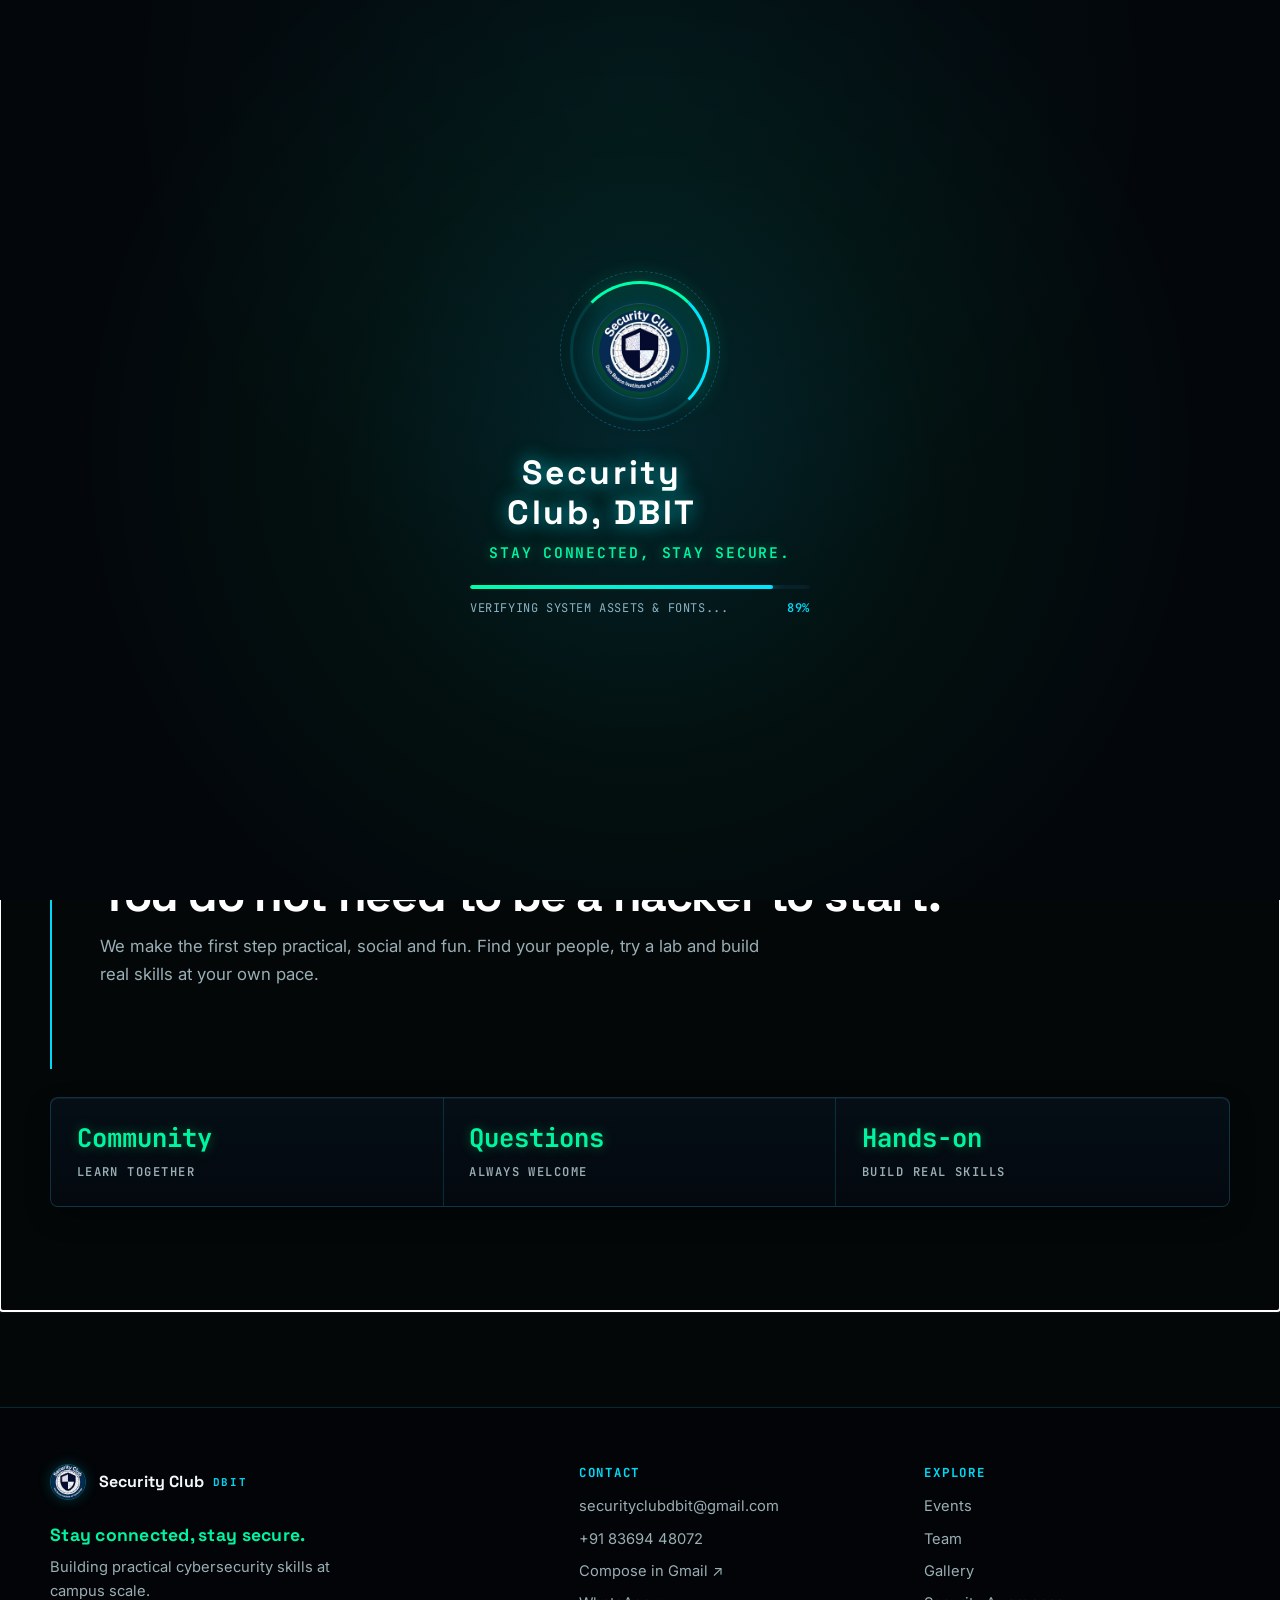
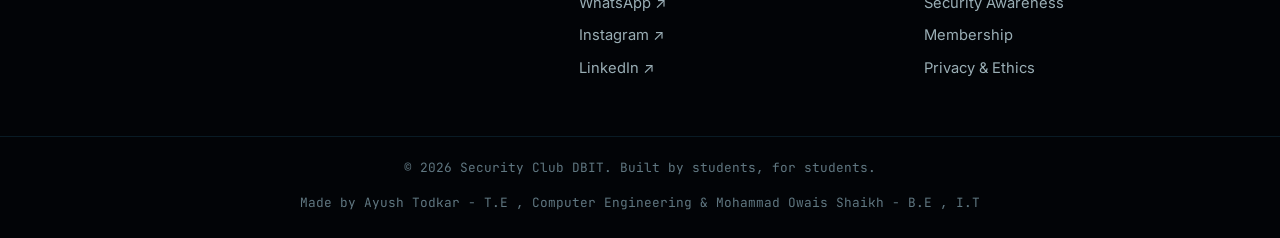
==== index.html @ 70646422 "refactor: humanize form placeholders with Indian names, remove redundant direct mailto, strip double" ====
<!doctype html>
<html lang="en">

<head>
  <meta charset="UTF-8">
  <meta name="viewport" content="width=device-width, initial-scale=1">
  <meta name="theme-color" content="#05080c">
  <meta http-equiv="X-Content-Type-Options" content="nosniff">
  <meta name="description"
    content="Security Club DBIT - explore, learn and build practical cybersecurity skills at Don Bosco Institute of Technology.">
  <meta property="og:title" content="Security Club | DBIT">
  <meta property="og:description"
    content="Explore, learn and build practical cybersecurity skills. Workshops, CTFs, and hands-on defence labs.">
  <meta property="og:type" content="website">
  <meta property="og:image" content="assets/security-club-logo.png">
  <meta property="og:site_name" content="Security Club DBIT">
  <meta name="twitter:card" content="summary">
  <meta name="twitter:title" content="Security Club | DBIT">
  <meta name="twitter:description"
    content="Explore, learn and build practical cybersecurity skills. Workshops, CTFs, and hands-on defence labs.">
  <meta name="twitter:image" content="assets/security-club-logo.png">
  <title>Security Club | DBIT</title>
  <link rel="icon" href="assets/security-club-logo-small.png" type="image/png">
  <link rel="preload" as="image" href="assets/security-club-logo-small.png" type="image/png" fetchpriority="high">
  <link rel="preconnect" href="https://fonts.googleapis.com">
  <link rel="preconnect" href="https://fonts.gstatic.com" crossorigin>
  <link
    href="https://fonts.googleapis.com/css2?family=Inter:wght@400;500;600;700;800&family=JetBrains+Mono:wght@400;500;600;700&family=Space+Grotesk:wght@600;700;800&display=swap"
    rel="stylesheet">
  <link rel="stylesheet" href="styles.css?v=9">
  <link rel="stylesheet" href="SecurityLogoTrace.css">
</head>

<body class="splash-active">
  <div id="splash-loader" class="splash-loader" role="progressbar" aria-label="Loading Security Club DBIT" aria-valuemin="0" aria-valuemax="100" aria-valuenow="0">
    <div class="splash-backdrop" aria-hidden="true"></div>
    <div class="splash-content">
      <div class="splash-logo-container">
        <div class="splash-orbit-ring" aria-hidden="true"></div>
        <div class="splash-orbit-ring-outer" aria-hidden="true"></div>
        <div class="splash-logo-wrap">
          <img class="splash-logo-img" src="assets/security-club-logo-small.png" alt="Security Club DBIT Logo" width="82" height="82" fetchpriority="high">
        </div>
      </div>
      <div class="splash-text-container">
        <h1 class="splash-title">Security Club, DBIT</h1>
        <p class="splash-tagline">Stay connected, stay secure.</p>
        <div class="splash-progress-track" aria-hidden="true">
          <div class="splash-progress-bar"></div>
        </div>
        <div class="splash-status-meta">
          <span class="splash-status">INITIALIZING SYSTEM...</span>
          <span class="splash-percent">0%</span>
        </div>
      </div>
    </div>
  </div>
  <canvas id="matrix-background" aria-hidden="true"></canvas>
  <div class="ambient-grid" aria-hidden="true"></div>
  <!-- [SECURITY CLUB CTF CHALLENGE #1] Flag captured by source reconnaissance: SC{welcome_to_security_club} -->
  <header class="site-header">
    <a class="brand" href="#/" aria-label="Security Club home"><img src="assets/security-club-logo-small.png"
        alt="Security Club DBIT logo" width="42" height="42" fetchpriority="high" decoding="async"><span>Security Club <small>DBIT</small><span
          class="brand-tagline"><span class="status-beacon" aria-hidden="true"></span>Stay connected, stay
          secure.</span></span></a>
    <button class="menu-toggle" type="button" aria-expanded="false"
      aria-controls="site-navigation"><span></span><span></span><span></span><span class="sr-only">Toggle
        navigation</span></button>
    <nav id="site-navigation" class="site-nav" aria-label="Main navigation"></nav>
    <div class="header-actions">
      <button id="matrix-toggle" class="hud-toggle-btn" type="button" aria-pressed="true"
        title="Toggle flowing matrix background">
        <span class="hud-toggle-led" aria-hidden="true"></span>
        <span class="hud-toggle-text">STREAM: ON</span>
      </button>
      <div class="social-links" aria-label="Social media links">
        <a href="https://www.linkedin.com/in/security-club-dbit-801708404/" target="_blank" rel="noopener noreferrer"
          aria-label="LinkedIn" title="LinkedIn"><svg viewBox="0 0 24 24" aria-hidden="true">
            <path
              d="M5.2 3.5a2.2 2.2 0 1 1-.1 4.4 2.2 2.2 0 0 1 .1-4.4ZM3.3 9.5h3.8v11.2H3.3zM9.2 9.5h3.6V11h.1a4 4 0 0 1 3.6-2c3.9 0 4.6 2.5 4.6 5.7v6h-3.8v-5.3c0-1.3 0-3-1.9-3s-2.2 1.4-2.2 2.9v5.4H9.2z" />
          </svg></a>
        <a href="https://wa.me/918369448072" target="_blank" rel="noopener noreferrer" aria-label="WhatsApp"
          title="WhatsApp"><svg viewBox="0 0 24 24" aria-hidden="true">
            <path
              d="M20.5 3.5A11.8 11.8 0 0 0 2 17.7L.5 23.2l5.7-1.5a11.8 11.8 0 0 0 14.3-18.2ZM12 21a9.7 9.7 0 0 1-5-1.4l-.4-.2-3.4.9.9-3.3-.2-.4A9.8 9.8 0 1 1 12 21Zm5.4-7.3c-.3-.2-1.8-.9-2.1-1s-.5-.2-.7.2-.8 1-1 1.2-.4.2-.7.1a8 8 0 0 1-2.4-1.5 9 9 0 0 1-1.7-2.1c-.2-.3 0-.5.1-.7l.5-.6c.2-.2.2-.4.3-.6s0-.4 0-.5c-.1-.2-.7-1.7-1-2.3-.2-.6-.5-.5-.7-.5h-.6c-.2 0-.5.1-.8.4s-1.1 1.1-1.1 2.6 1.2 3 1.3 3.2c.2.2 2.3 3.5 5.6 4.9.8.3 1.4.5 1.8.6.8.3 1.5.2 2 .1.6-.1 1.8-.7 2.1-1.4.2-.7.2-1.3.2-1.4s-.2-.2-.5-.4Z" />
          </svg></a>
        <a href="https://www.instagram.com/securityclubdbit" target="_blank" rel="noopener noreferrer"
          aria-label="Instagram" title="Instagram"><svg viewBox="0 0 24 24" aria-hidden="true">
            <path
              d="M7 2h10a5 5 0 0 1 5 5v10a5 5 0 0 1-5 5H7a5 5 0 0 1-5-5V7a5 5 0 0 1 5-5Zm0 2a3 3 0 0 0-3 3v10a3 3 0 0 0 3 3h10a3 3 0 0 0 3-3V7a3 3 0 0 0-3-3Zm5 3a5 5 0 1 1 0 10 5 5 0 0 1 0-10Zm0 2a3 3 0 1 0 0 6 3 3 0 0 0 0-6Zm5.3-3.2a1.2 1.2 0 1 1 0 2.4 1.2 1.2 0 0 1 0-2.4Z" />
          </svg></a>
        <a href="https://github.com/AyushTodkar404/STATIC-VERSION-SECURITY-CLUB-WEBSITE" target="_blank"
          rel="noopener noreferrer" aria-label="GitHub" title="GitHub"><svg viewBox="0 0 24 24" aria-hidden="true">
            <path
              d="M12 .8a11.2 11.2 0 0 0-3.5 21.8c.6.1.8-.3.8-.6v-2.1c-3.2.7-3.9-1.4-3.9-1.4-.5-1.3-1.3-1.7-1.3-1.7-1-.7.1-.7.1-.7 1.1.1 1.7 1.2 1.7 1.2 1 1.7 2.6 1.2 3.3.9.1-.7.4-1.2.7-1.5-2.5-.3-5.2-1.3-5.2-5.6 0-1.2.4-2.2 1.2-3-.1-.3-.5-1.5.1-3 0 0 1-.3 3.1 1.2a10.8 10.8 0 0 1 5.6 0c2.1-1.5 3.1-1.2 3.1-1.2.6 1.5.2 2.7.1 3 .8.8 1.2 1.8 1.2 3 0 4.3-2.6 5.3-5.2 5.6.4.3.8 1 .8 2v3c0 .3.2.7.8.6A11.2 11.2 0 0 0 12 .8Z" />
          </svg></a>
      </div>
    </div>
  </header>
  <main id="app" tabindex="-1"></main>
  <footer class="site-footer">
    <div class="footer-inner section-shell">
      <div><a class="brand" href="#/"><img src="assets/security-club-logo-small.png" alt="Security Club DBIT logo"
            width="36" height="36" loading="lazy" decoding="async"><span>Security Club <small>DBIT</small></span></a>
        <p><strong class="footer-tagline">Stay connected, stay secure.</strong> Building practical cybersecurity skills
          at campus scale.</p>
      </div>
      <div>
        <h3>Contact</h3>
        <a href="mailto:securityclubdbit@gmail.com" title="Direct mailto link">securityclubdbit@gmail.com</a>
        <a href="tel:+918369448072" title="Direct phone link">+91 83694 48072</a>
        <a href="https://mail.google.com/mail/?view=cm&amp;fs=1&amp;to=securityclubdbit%40gmail.com" target="_blank"
          rel="noopener noreferrer">Compose in Gmail ↗</a>
        <a href="https://wa.me/918369448072" target="_blank" rel="noopener noreferrer">WhatsApp ↗</a>
        <a href="https://www.instagram.com/securityclubdbit" target="_blank" rel="noopener noreferrer">Instagram ↗</a>
        <a href="https://www.linkedin.com/in/security-club-dbit-801708404/" target="_blank"
          rel="noopener noreferrer">LinkedIn ↗</a>
      </div>
      <div>
        <h3>Explore</h3>
        <a href="#/events">Events</a>
        <a href="#/team">Team</a>
        <a href="#/gallery">Gallery</a>
        <a href="#/awareness">Security Awareness</a>
        <a href="#/membership">Membership</a>
        <a href="#/privacy">Privacy &amp; Ethics</a>
      </div>
    </div>
    <p class="copyright">© <span id="current-year"></span> Security Club DBIT. Built by students, for students.</p>
    <p class="credits">Made by Ayush Todkar - T.E , Computer Engineering &amp; Mohammad Owais Shaikh - B.E , I.T</p>
  </footer>
  <script defer src="events/events.js"></script>
  <script defer src="flagships/flagships.js"></script>
  <script defer src="ctf/challenges.js"></script>
  <script defer src="team/team.js"></script>
  <script defer src="awareness/awareness.js"></script>
  <script defer src="gallery/gallery.js?v=3"></script>
  <script type="module" src="script.js?v=5"></script>
  <script defer src="cursor.js"></script>
</body>

</html>
---- styles.css ----
:root {
  color-scheme: dark;
  --font-sans: 'Inter', ui-sans-serif, system-ui, -apple-system, BlinkMacSystemFont, "Segoe UI", Roboto, sans-serif;
  --font-heading: 'Space Grotesk', 'Inter', sans-serif;
  --font-mono: 'JetBrains Mono', ui-monospace, SFMono-Regular, Menlo, Monaco, Consolas, monospace;

  /* Watermelon UI Human-Crafted Cyber Palette */
  --bg: #030708;
  --bg-secondary: #071013;
  --surface: #091417;
  --surface-card: rgba(9, 20, 23, 0.85);
  --surface-elevated: rgba(14, 28, 33, 0.94);
  --surface-bright: #0d2229;

  --line: rgba(0, 217, 245, 0.18);
  --line-strong: rgba(0, 217, 245, 0.38);

  --text: #F2F7F8;
  --muted: #9AAEB5;
  --muted-dark: #627A84;

  --cyan: #00D9F5;
  --accent: var(--cyan);
  --green: #00F5A0;
  --green-secondary: #00C982;
  --green-glow: rgba(0, 245, 160, 0.28);
  --cyan-glow: rgba(0, 217, 245, 0.22);

  --border-subtle: rgba(0, 217, 245, 0.18);
  --border-highlight: rgba(0, 245, 160, 0.35);

  --radius-sm: 4px;
  --radius-md: 8px;
  --radius-lg: 12px;

  --max-width: 1180px;
}

* {
  box-sizing: border-box;
}

html {
  scroll-behavior: smooth;
  overflow-x: hidden;
  scrollbar-width: none;
  -ms-overflow-style: none;
}

body {
  margin: 0;
  min-width: 320px;
  background-color: var(--bg);
  background-image:
    radial-gradient(ellipse 80% 50% at 50% -10%, rgba(0, 229, 255, 0.08), transparent 70%),
    radial-gradient(ellipse 60% 30% at 50% 100%, rgba(0, 255, 136, 0.04), transparent 70%);
  color: var(--text);
  font: 400 16px/1.65 var(--font-sans);
  width: 100%;
  overflow-x: hidden;
  scrollbar-width: none;
  -ms-overflow-style: none;
  text-rendering: optimizeLegibility;
  -webkit-font-smoothing: antialiased;
}

/* Remove chunky default browser scrollbar across all engines */
html,
body,
* {
  scrollbar-width: none !important;
  -ms-overflow-style: none !important;
}

html::-webkit-scrollbar,
body::-webkit-scrollbar,
*::-webkit-scrollbar {
  display: none !important;
  width: 0 !important;
  height: 0 !important;
  background: transparent !important;
}

#matrix-background {
  position: fixed;
  inset: 0;
  z-index: -3;
  display: block;
  width: 100%;
  height: 100%;
  opacity: 0.18;
  pointer-events: none;
  contain: strict;
  transform: translateZ(0);
}

.ambient-grid {
  position: fixed;
  inset: 0;
  z-index: -2;
  opacity: 0.22;
  pointer-events: none;
  background-image:
    linear-gradient(rgba(0, 229, 255, 0.045) 1px, transparent 1px),
    linear-gradient(90deg, rgba(0, 229, 255, 0.045) 1px, transparent 1px);
  background-size: 38px 38px;
  mask-image: radial-gradient(ellipse 95% 85% at 50% 40%, black 30%, transparent 95%);
  contain: strict;
  transform: translateZ(0);
}

a {
  color: inherit;
  text-decoration: none;
  transition: color 0.2s ease;
}

button {
  font: inherit;
}

code {
  color: var(--green);
  font: 0.86em var(--font-mono);
}

.sr-only {
  position: absolute;
  width: 1px;
  height: 1px;
  padding: 0;
  margin: -1px;
  overflow: hidden;
  clip: rect(0, 0, 0, 0);
  white-space: nowrap;
  border: 0;
}

.section-shell {
  width: min(var(--max-width), calc(100% - 2.5rem));
  margin-inline: auto;
}

/* Sticky Header with Frosted Glass */
.site-header {
  position: sticky;
  top: 0;
  z-index: 50;
  display: flex;
  align-items: center;
  justify-content: space-between;
  gap: 1.25rem;
  width: 100%;
  padding: 0.85rem max(1rem, calc((100vw - 1280px) / 2 + 1rem));
  border-bottom: 1px solid var(--line);
  background: rgba(3, 7, 11, 0.85);
  backdrop-filter: blur(20px);
  -webkit-backdrop-filter: blur(20px);
  box-shadow: 0 4px 30px rgba(0, 0, 0, 0.6);
}

.brand {
  display: inline-flex;
  align-items: center;
  gap: 0.8rem;
  font-family: var(--font-heading);
  font-weight: 700;
  letter-spacing: 0.01em;
}

.brand img {
  flex: none;
  object-fit: contain;
  border-radius: 50%;
  border: 1px solid rgba(0, 229, 255, 0.35);
  box-shadow: 0 0 14px rgba(0, 229, 255, 0.2);
  transition: transform 0.25s ease, border-color 0.25s ease;
}

.brand:hover img {
  transform: rotate(5deg) scale(1.05);
  border-color: var(--green);
}

.brand small {
  display: inline-block;
  margin-left: 0.3rem;
  color: var(--cyan);
  font-family: var(--font-mono);
  font-size: 0.68em;
  letter-spacing: 0.15em;
  vertical-align: middle;
}

.brand-tagline {
  display: flex;
  align-items: center;
  gap: 0.4rem;
  margin-top: 0.1rem;
  color: var(--green);
  font-family: var(--font-mono);
  font-size: 0.68rem;
  font-weight: 500;
  letter-spacing: 0.04em;
  line-height: 1.35;
}

.status-beacon {
  display: inline-block;
  width: 6px;
  height: 6px;
  border-radius: 50%;
  background: var(--green);
  box-shadow: 0 0 8px var(--green);
  animation: beacon-blink 2.2s infinite ease-in-out;
}

@keyframes beacon-blink {

  0%,
  100% {
    opacity: 1;
    transform: scale(1);
  }

  50% {
    opacity: 0.4;
    transform: scale(0.8);
  }
}

.footer-tagline {
  display: block;
  margin-bottom: 0.4rem;
  color: var(--green);
  font-family: var(--font-heading);
  font-size: 1.1rem;
  font-weight: 700;
  letter-spacing: 0.015em;
  line-height: 1.45;
}

/* Primary Navigation */
.site-nav {
  display: flex;
  flex: 1 1 auto;
  align-items: center;
  justify-content: flex-end;
  flex-wrap: wrap;
  gap: 0.25rem;
  min-width: 0;
}

.site-nav a {
  padding: 0.45rem clamp(0.4rem, 0.7vw, 0.75rem);
  color: #ffffff;
  font-family: var(--font-mono);
  font-size: clamp(0.78rem, 0.88vw, 0.88rem);
  font-weight: 600;
  letter-spacing: 0.02em;
  border-radius: 6px;
  border: 1px solid transparent;
  transition: all 0.2s cubic-bezier(0.16, 1, 0.3, 1);
  text-shadow: 0 0 10px rgba(255, 255, 255, 0.2);
}

.site-nav a:hover,
.site-nav a:focus-visible {
  color: var(--cyan);
  border-color: rgba(0, 229, 255, 0.4);
  background: rgba(0, 229, 255, 0.12);
  box-shadow: 0 0 14px rgba(0, 229, 255, 0.25);
  text-shadow: 0 0 8px rgba(0, 229, 255, 0.6);
}

.site-nav a.active {
  color: var(--green);
  border-color: rgba(0, 255, 136, 0.4);
  background: rgba(0, 255, 136, 0.1);
  box-shadow: 0 0 14px rgba(0, 255, 136, 0.18), inset 0 0 8px rgba(0, 255, 136, 0.05);
}

/* Header Action Tools & Hardware Toggles */
.header-actions {
  display: flex;
  align-items: center;
  gap: 0.75rem;
  flex: none;
}

.hud-toggle-btn {
  position: relative;
  display: inline-flex;
  align-items: center;
  gap: 0.55rem;
  padding: 0.42rem 0.85rem;
  background: linear-gradient(180deg, rgba(8, 22, 33, 0.95) 0%, rgba(3, 10, 16, 0.98) 100%);
  border: 1px solid rgba(0, 255, 136, 0.42);
  border-radius: 6px;
  color: var(--text);
  font-family: var(--font-mono);
  font-size: 0.72rem;
  font-weight: 700;
  letter-spacing: 0.08em;
  cursor: pointer;
  user-select: none;
  transition: all 0.2s cubic-bezier(0.16, 1, 0.3, 1);
  box-shadow: 0 0 12px rgba(0, 255, 136, 0.15), inset 0 1px 0 rgba(255, 255, 255, 0.12), inset 0 -1px 0 rgba(0, 0, 0, 0.6);
}

.hud-toggle-btn:hover {
  border-color: var(--green);
  color: #ffffff;
  background: linear-gradient(180deg, rgba(10, 28, 42, 0.98) 0%, rgba(4, 14, 22, 1) 100%);
  box-shadow: 0 0 18px rgba(0, 255, 136, 0.35), inset 0 1px 0 rgba(255, 255, 255, 0.2);
  transform: translateY(-1px);
}

.hud-toggle-btn:active {
  transform: translateY(1px);
  box-shadow: inset 0 2px 4px rgba(0, 0, 0, 0.8);
}

.hud-toggle-btn:focus-visible {
  outline: 2px solid var(--cyan);
  outline-offset: 2px;
}

.hud-toggle-btn .hud-toggle-led {
  position: relative;
  display: inline-block;
  width: 8px;
  height: 8px;
  border-radius: 50%;
  background: var(--green);
  box-shadow: 0 0 8px var(--green), 0 0 14px rgba(0, 255, 136, 0.6);
  animation: pulse-led 2s infinite ease-in-out;
  outline: 1.5px solid rgba(0, 255, 136, 0.3);
  outline-offset: 2px;
}

.hud-toggle-btn.is-paused {
  border-color: rgba(154, 178, 189, 0.28);
  background: linear-gradient(180deg, rgba(6, 14, 20, 0.95) 0%, rgba(3, 7, 11, 0.98) 100%);
  color: var(--muted);
  box-shadow: inset 0 1px 2px rgba(0, 0, 0, 0.6);
}

.hud-toggle-btn.is-paused:hover {
  border-color: rgba(245, 158, 11, 0.5);
  color: var(--text);
  box-shadow: 0 0 14px rgba(245, 158, 11, 0.2);
}

.hud-toggle-btn.is-paused .hud-toggle-led {
  background: #f59e0b;
  box-shadow: 0 0 6px rgba(245, 158, 11, 0.7);
  outline-color: rgba(245, 158, 11, 0.25);
  animation: none;
}

@keyframes pulse-led {

  0%,
  100% {
    opacity: 1;
    transform: scale(1);
  }

  50% {
    opacity: 0.45;
    transform: scale(0.85);
  }
}

.social-links {
  display: flex;
  align-items: center;
  gap: 0.35rem;
}

.social-links a {
  display: grid;
  place-items: center;
  width: 36px;
  height: 36px;
  color: var(--muted);
  border: 1px solid rgba(56, 189, 248, 0.2);
  background: rgba(6, 16, 24, 0.7);
  border-radius: 6px;
  transition: all 0.2s cubic-bezier(0.16, 1, 0.3, 1);
}

.social-links a:hover,
.social-links a:focus-visible {
  color: var(--cyan);
  border-color: var(--cyan);
  background: rgba(0, 229, 255, 0.12);
  box-shadow: 0 0 14px rgba(0, 229, 255, 0.25);
  transform: translateY(-2px);
  outline: none;
}

.social-links svg {
  width: 17px;
  height: 17px;
  fill: currentColor;
}

/* Mobile Menu Toggle with Animated Cross */
.menu-toggle {
  display: none;
  position: relative;
  width: 42px;
  height: 42px;
  border: 1px solid rgba(0, 217, 245, 0.35);
  background: rgba(8, 20, 31, 0.95);
  border-radius: 6px;
  color: var(--cyan);
  cursor: pointer;
  transition: all 0.25s ease;
  box-shadow: 0 0 12px rgba(0, 217, 245, 0.15);
  flex-shrink: 0;
}

.menu-toggle:hover {
  border-color: var(--cyan);
  box-shadow: 0 0 14px rgba(0, 217, 245, 0.35);
}

.menu-toggle span:not(.sr-only) {
  display: block;
  position: absolute;
  left: 11px;
  width: 20px;
  height: 2px;
  background: var(--cyan);
  border-radius: 1px;
  box-shadow: 0 0 4px var(--cyan);
  transition: transform 0.28s cubic-bezier(0.16, 1, 0.3, 1), opacity 0.2s ease, background-color 0.25s ease;
}

.menu-toggle span:not(.sr-only):nth-child(1) {
  top: 14px;
}

.menu-toggle span:not(.sr-only):nth-child(2) {
  top: 21px;
}

.menu-toggle span:not(.sr-only):nth-child(3) {
  top: 28px;
}

.menu-toggle[aria-expanded="true"] {
  border-color: var(--green);
  box-shadow: 0 0 16px rgba(0, 255, 136, 0.3);
}

.menu-toggle[aria-expanded="true"] span:not(.sr-only):nth-child(1) {
  transform: translateY(7px) rotate(45deg);
  background-color: var(--green);
}

.menu-toggle[aria-expanded="true"] span:not(.sr-only):nth-child(2) {
  opacity: 0;
  transform: scaleX(0);
}

.menu-toggle[aria-expanded="true"] span:not(.sr-only):nth-child(3) {
  transform: translateY(-7px) rotate(-45deg);
  background-color: var(--green);
}

/* Hero & Section Layout */
.hero {
  display: grid;
  grid-template-columns: minmax(0, 1.1fr) minmax(280px, 0.9fr);
  align-items: center;
  gap: 2.5rem;
  min-height: 620px;
  padding-block: 5rem;
}

.hero-eyebrow-badge {
  display: inline-flex;
  align-items: center;
  gap: 0.55rem;
  padding: 0.35rem 0.85rem;
  background: rgba(9, 20, 23, 0.75);
  border: 1px solid var(--border-subtle);
  border-radius: 9999px;
  backdrop-filter: blur(12px);
  -webkit-backdrop-filter: blur(12px);
  margin-bottom: 1.1rem;
}

.eyebrow-indicator {
  display: inline-block;
  width: 6px;
  height: 6px;
  border-radius: 50%;
  background: var(--green);
  box-shadow: 0 0 8px var(--green);
  animation: beacon-blink 2.4s infinite ease-in-out;
}

.hero-eyebrow-badge .eyebrow {
  margin: 0;
}

.section-heading-meta {
  display: inline-flex;
  align-items: center;
  gap: 0.5rem;
  margin-bottom: 0.4rem;
}

.section-tag-dot {
  display: inline-block;
  width: 6px;
  height: 6px;
  border-radius: 50%;
  background: var(--cyan);
  box-shadow: 0 0 6px var(--cyan);
}

.section-heading-meta .eyebrow {
  margin: 0;
}

.eyebrow {
  margin: 0 0 0.75rem;
  color: var(--cyan);
  font: 700 0.75rem/1.4 var(--font-mono);
  letter-spacing: 0.16em;
  text-transform: uppercase;
}

h1,
h2,
h3,
p {
  margin-top: 0;
  overflow-wrap: break-word;
}

h1 {
  font-family: var(--font-heading);
  max-width: 12ch;
  margin-bottom: 1.3rem;
  font-size: clamp(3rem, 6.8vw, 6.2rem);
  font-weight: 800;
  line-height: 0.98;
  letter-spacing: -0.04em;
  color: #fff;
}

h2 {
  font-family: var(--font-heading);
  margin-bottom: 0.8rem;
  font-size: clamp(1.8rem, 3.8vw, 2.9rem);
  font-weight: 700;
  line-height: 1.08;
  letter-spacing: -0.03em;
  color: #fff;
}

h3 {
  font-family: var(--font-heading);
  font-size: 1.15rem;
  font-weight: 700;
  color: #fff;
}

.hero-lede {
  max-width: 58ch;
  color: var(--muted);
  font-size: 1.12rem;
  line-height: 1.7;
}

/* Buttons */
.button {
  display: inline-flex;
  align-items: center;
  justify-content: center;
  gap: 0.65rem;
  min-height: 46px;
  padding: 0.7rem 1.35rem;
  border-radius: 6px;
  font-family: var(--font-mono);
  font-weight: 700;
  font-size: 0.88rem;
  letter-spacing: 0.04em;
  transition: all 0.22s cubic-bezier(0.16, 1, 0.3, 1);
  cursor: pointer;
  border: 1px solid transparent;
  user-select: none;
}

.button:hover,
.button:focus-visible {
  transform: translateY(-2px);
}

.button:active {
  transform: translateY(1px);
}

.button-primary {
  color: #030708;
  background: linear-gradient(135deg, var(--green) 0%, var(--green-secondary) 100%);
  border: 1px solid var(--green);
  box-shadow: 0 0 18px var(--green-glow), inset 0 1px 0 rgba(255, 255, 255, 0.4);
  font-weight: 700;
}

.button-primary:hover,
.button-primary:focus-visible {
  box-shadow: 0 0 28px rgba(0, 245, 160, 0.5), inset 0 1px 0 rgba(255, 255, 255, 0.6);
  border-color: #ffffff;
  color: #030708;
}

.button-ghost {
  color: var(--cyan);
  background: rgba(9, 20, 23, 0.8);
  border: 1px solid var(--border-subtle);
  backdrop-filter: blur(8px);
  -webkit-backdrop-filter: blur(8px);
}

.button-ghost:hover,
.button-ghost:focus-visible {
  color: #ffffff;
  border-color: var(--cyan);
  background: rgba(0, 217, 245, 0.12);
  box-shadow: 0 0 18px var(--cyan-glow);
}

.hero-note {
  margin-top: 1.1rem;
  color: #6f8b96;
  font: 0.8rem var(--font-mono);
}

.home-hero-visual {
  display: grid;
  place-items: center;
  margin: 1rem 0 1.5rem;
}

/* Intro */
.intro {
  padding: clamp(2.5rem, 6vw, 5rem) 0;
  border-left: 2px solid var(--cyan);
  padding-left: clamp(1.2rem, 4vw, 3rem);
  max-width: var(--max-width);
}
}

.intro h2 {
  max-width: 22ch;
}

.intro>p:last-child {
  max-width: 62ch;
  color: var(--muted);
  font-size: 1.05rem;
}

/* Telemetry Stats Dock */
.opportunities {
  display: grid;
  grid-template-columns: repeat(3, 1fr);
  margin-top: 1.75rem;
  border: 1px solid rgba(56, 189, 248, 0.22);
  border-radius: 8px;
  background: linear-gradient(180deg, rgba(6, 16, 25, 0.88) 0%, rgba(3, 9, 15, 0.96) 100%);
  backdrop-filter: blur(14px);
  -webkit-backdrop-filter: blur(14px);
  overflow: hidden;
  box-shadow: 0 10px 30px -10px rgba(0, 0, 0, 0.7), inset 0 1px 0 rgba(255, 255, 255, 0.05);
}

.stat {
  padding: 1.4rem 1.6rem;
  border-right: 1px solid var(--line);
  transition: background 0.2s ease;
}

.stat:hover {
  background: rgba(0, 229, 255, 0.04);
}

.stat:last-child {
  border-right: 0;
}

.stat strong {
  display: block;
  color: var(--green);
  font: 700 1.6rem var(--font-mono);
  text-shadow: 0 0 12px rgba(0, 255, 136, 0.35);
  margin-bottom: 0.15rem;
}

.stat span {
  color: var(--muted);
  font: 600 0.76rem var(--font-mono);
  letter-spacing: 0.12em;
  text-transform: uppercase;
}

.card-placeholder {
  background: radial-gradient(circle at center, rgba(0, 229, 255, 0.2), transparent 62%), #061118;
}

.section-heading {
  display: flex;
  justify-content: space-between;
  align-items: flex-end;
  gap: 2rem;
  margin-bottom: 1.75rem;
}

.section-heading>p {
  max-width: 35ch;
  margin-bottom: 0.5rem;
  color: var(--muted);
  font-size: 0.95rem;
}

/* Dossier Cards System */
.card-grid {
  display: grid;
  grid-template-columns: repeat(3, minmax(0, 1fr));
  gap: 1.25rem;
}

.card {
  position: relative;
  border: 1px solid rgba(56, 189, 248, 0.18);
  border-radius: 8px;
  background: linear-gradient(180deg, rgba(8, 20, 31, 0.85) 0%, rgba(3, 10, 16, 0.95) 100%);
  backdrop-filter: blur(14px);
  -webkit-backdrop-filter: blur(14px);
  overflow: hidden;
  transition: all 0.28s cubic-bezier(0.16, 1, 0.3, 1);
  box-shadow: 0 6px 20px -6px rgba(0, 0, 0, 0.7);
}

.card::before {
  content: '';
  position: absolute;
  top: 0;
  left: 0;
  right: 0;
  height: 2px;
  background: linear-gradient(90deg, transparent, var(--cyan), var(--green), transparent);
  opacity: 0;
  transition: opacity 0.28s ease;
  z-index: 2;
}

.card:hover {
  border-color: rgba(0, 229, 255, 0.45);
  box-shadow: 0 14px 35px -8px rgba(0, 0, 0, 0.85), 0 0 25px rgba(0, 229, 255, 0.15);
  transform: translateY(-3px);
}

.card:hover::before {
  opacity: 1;
}

@keyframes cyber-shimmer {
  0% {
    background-position: -200% 0;
  }

  100% {
    background-position: 200% 0;
  }
}

.card-image {
  display: grid;
  place-items: center;
  width: 100%;
  height: 200px;
  aspect-ratio: 16 / 9;
  object-fit: cover;
  background: linear-gradient(90deg, rgba(6, 17, 26, 0.95) 0%, rgba(14, 38, 54, 0.95) 50%, rgba(6, 17, 26, 0.95) 100%);
  background-size: 200% 100%;
  animation: cyber-shimmer 2.2s ease-in-out infinite;
  color: var(--cyan);
  font: 3rem var(--font-mono);
  transition: transform 0.35s ease, opacity 0.3s ease;
}

.card:hover .card-image {
  transform: scale(1.03);
}

.image-fallback-box {
  display: flex;
  align-items: center;
  justify-content: center;
  background: radial-gradient(circle at center, rgba(0, 217, 245, 0.12), transparent 70%), #061115;
  border-bottom: 1px solid var(--border-subtle);
}

.image-fallback-symbol {
  font-family: var(--font-mono);
  font-size: 1.4rem;
  color: var(--cyan);
  opacity: 0.6;
}

img.card-image:not(.is-loaded),
.gallery-item img:not(.is-loaded) {
  opacity: 0;
}

img.card-image.is-loaded,
.gallery-item img.is-loaded {
  opacity: 1;
}

.card-body {
  padding: 1.25rem;
}

.card-body p {
  color: var(--muted);
  font-size: 0.92rem;
  line-height: 1.6;
}

.card-meta {
  display: inline-block;
  padding: 0.2rem 0.55rem;
  border-radius: 4px;
  background: rgba(0, 255, 136, 0.08);
  border: 1px solid rgba(0, 255, 136, 0.25);
  color: var(--green);
  font: 600 0.72rem var(--font-mono);
  letter-spacing: 0.08em;
  text-transform: uppercase;
  margin-bottom: 0.6rem;
}

.event-card {
  cursor: pointer;
}

.event-card:focus-visible {
  outline: 2px solid var(--cyan);
  outline-offset: 4px;
}

.card-action-hint {
  margin-top: 1rem;
  color: var(--cyan) !important;
  font: 600 0.74rem var(--font-mono);
  text-transform: uppercase;
  letter-spacing: 0.08em;
  transition: transform 0.2s ease;
}

.event-card:hover .card-action-hint {
  transform: translateX(3px);
}

/* Event Details Modal */
.event-detail-overlay {
  position: fixed;
  z-index: 100;
  inset: 0;
  display: grid;
  place-items: center;
  padding: 1rem;
  background: rgba(2, 6, 10, 0.85);
  backdrop-filter: blur(14px);
  -webkit-backdrop-filter: blur(14px);
  animation: modal-fade-in 0.2s ease;
}

@keyframes modal-fade-in {
  from {
    opacity: 0;
  }

  to {
    opacity: 1;
  }
}

.event-detail {
  position: relative;
  width: min(700px, 100%);
  max-height: min(90vh, 900px);
  overflow: auto;
  padding: clamp(1.5rem, 5vw, 2.5rem);
  border: 1px solid rgba(0, 229, 255, 0.45);
  border-radius: 8px;
  background: linear-gradient(180deg, rgba(8, 22, 33, 0.96) 0%, rgba(4, 11, 18, 0.98) 100%);
  box-shadow: 0 0 50px rgba(0, 229, 255, 0.22), 0 20px 40px rgba(0, 0, 0, 0.8);
}

.event-detail h2 {
  max-width: 20ch;
  margin-bottom: 0.75rem;
  padding-right: 2.5rem;
}

.event-detail-meta {
  color: var(--green) !important;
  font: 600 0.82rem var(--font-mono) !important;
  margin-bottom: 1.25rem;
}

.event-detail h3 {
  margin-top: 1.75rem;
  color: var(--cyan);
  font-size: 1.1rem;
}

.event-detail-close {
  position: absolute;
  top: 1rem;
  right: 1rem;
  width: 2.5rem;
  height: 2.5rem;
  border: 1px solid rgba(56, 189, 248, 0.25);
  background: rgba(6, 16, 24, 0.85);
  border-radius: 6px;
  color: var(--text);
  cursor: pointer;
  font-size: 1.6rem;
  display: grid;
  place-items: center;
  line-height: 1;
  transition: all 0.2s ease;
}

.event-detail-close:hover {
  border-color: var(--green);
  color: var(--green);
  box-shadow: 0 0 14px rgba(0, 255, 136, 0.35);
  transform: translateY(-1px);
}

.event-objectives {
  display: grid;
  gap: 0.65rem;
  margin: 0.85rem 0 1.25rem;
  padding-left: 1.35rem;
  color: var(--text);
  font-size: 0.92rem;
  line-height: 1.6;
}

.event-objectives li::marker {
  color: var(--green);
  font-weight: 700;
  font-family: var(--font-mono);
}

.event-outcomes {
  display: grid;
  gap: 0.65rem;
  margin: 0.85rem 0 1.25rem;
}

.event-outcome-item {
  display: flex;
  align-items: baseline;
  gap: 0.85rem;
  padding: 0.65rem 0.85rem;
  border: 1px solid rgba(56, 189, 248, 0.18);
  border-radius: 6px;
  background: rgba(4, 12, 18, 0.7);
}

.event-outcome-code {
  flex: none;
  display: inline-block;
  padding: 0.2rem 0.5rem;
  border-radius: 4px;
  background: rgba(0, 255, 136, 0.1);
  border: 1px solid rgba(0, 255, 136, 0.3);
  color: var(--green);
  font: 700 0.75rem var(--font-mono);
  letter-spacing: 0.05em;
}

.event-outcome-item p {
  margin: 0;
  color: var(--text);
  font-size: 0.9rem;
  line-height: 1.55;
}

.attachment-list {
  display: grid;
  gap: 0.75rem;
  padding: 0;
  list-style: none;
  margin-top: 0.75rem;
}

.attachment-list li {
  display: flex;
  align-items: center;
  justify-content: space-between;
  gap: 1rem;
  padding: 0.6rem 0.85rem;
  border: 1px solid var(--line);
  border-radius: 6px;
  background: rgba(5, 12, 18, 0.5);
}

.attachment-list li>span {
  color: var(--muted);
  font: 0.78rem var(--font-mono);
}

.attachment-link {
  width: fit-content;
  max-width: 100%;
  overflow-wrap: anywhere;
}

.muted {
  color: var(--muted);
}

.event-is-open {
  overflow: hidden;
}

/* ==============================================================
   TOGGLE BUTTONS - Segmented Hardware Cyber Controls
   ============================================================== */
.event-years,
.gallery-years,
.gallery-level,
.team-years {
  display: inline-flex;
  flex-wrap: wrap;
  align-items: center;
  gap: 0.35rem;
  padding: 0.35rem 0.45rem;
  border: 1px solid rgba(56, 189, 248, 0.24);
  border-radius: 8px;
  background: linear-gradient(180deg, rgba(5, 14, 22, 0.95) 0%, rgba(2, 7, 12, 0.98) 100%);
  backdrop-filter: blur(14px);
  -webkit-backdrop-filter: blur(14px);
  box-shadow: inset 0 2px 8px rgba(0, 0, 0, 0.8), 0 0 16px rgba(0, 229, 255, 0.06);
  margin-bottom: 1.5rem;
}

.event-year-group[hidden] {
  display: none;
}

.event-year-button,
.gallery-year-button,
.gallery-all-button,
.gallery-folder-button,
.team-year-button {
  display: inline-flex;
  align-items: center;
  gap: 0.55rem;
  padding: 0.45rem 0.95rem;
  border: 1px solid transparent;
  border-radius: 6px;
  background: rgba(8, 20, 31, 0.5);
  color: var(--muted);
  cursor: pointer;
  font-family: var(--font-mono);
  font-size: 0.78rem;
  font-weight: 600;
  letter-spacing: 0.06em;
  transition: all 0.2s cubic-bezier(0.16, 1, 0.3, 1);
  position: relative;
  user-select: none;
}

/* Tactile LED status indicator dot */
.event-year-button::before,
.gallery-year-button::before,
.gallery-all-button::before,
.gallery-folder-button::before,
.team-year-button::before {
  content: '';
  display: inline-block;
  width: 6px;
  height: 6px;
  border-radius: 50%;
  background: rgba(154, 178, 189, 0.35);
  outline: 1.5px solid rgba(154, 178, 189, 0.15);
  outline-offset: 1px;
  transition: all 0.2s ease;
}

.event-year-button:hover,
.gallery-year-button:hover,
.gallery-all-button:hover,
.gallery-folder-button:hover,
.team-year-button:hover {
  border-color: rgba(0, 229, 255, 0.4);
  color: #ffffff;
  background: rgba(0, 229, 255, 0.08);
  box-shadow: 0 0 14px rgba(0, 229, 255, 0.18);
  transform: translateY(-1px);
}

.event-year-button:hover::before,
.gallery-year-button:hover::before,
.gallery-all-button:hover::before,
.gallery-folder-button:hover::before,
.team-year-button:hover::before {
  background: var(--cyan);
  box-shadow: 0 0 6px var(--cyan);
  outline-color: rgba(0, 229, 255, 0.4);
}

/* Active State - Glowing LED & Phosphor Neon Accent */
.event-year-button.is-active,
.event-year-button[aria-pressed="true"],
.gallery-year-button.is-active,
.gallery-year-button[aria-pressed="true"],
.gallery-all-button.is-active,
.gallery-folder-button.is-active,
.team-year-button.is-active,
.team-year-button[aria-pressed="true"] {
  background: linear-gradient(180deg, rgba(0, 255, 136, 0.18) 0%, rgba(0, 229, 255, 0.08) 100%), #061622;
  border-color: var(--green);
  color: #ffffff;
  box-shadow: 0 0 18px rgba(0, 255, 136, 0.3), inset 0 1px 0 rgba(255, 255, 255, 0.15), inset 0 0 12px rgba(0, 255, 136, 0.12);
  text-shadow: 0 0 8px rgba(0, 255, 136, 0.5);
}

.event-year-button.is-active::before,
.event-year-button[aria-pressed="true"]::before,
.gallery-year-button.is-active::before,
.gallery-year-button[aria-pressed="true"]::before,
.gallery-all-button.is-active::before,
.gallery-folder-button.is-active::before,
.team-year-button.is-active::before,
.team-year-button[aria-pressed="true"]::before {
  background: var(--green);
  box-shadow: 0 0 8px var(--green), 0 0 14px rgba(0, 255, 136, 0.8);
  outline-color: rgba(0, 255, 136, 0.5);
  transform: scale(1.2);
}

.event-year-button:active,
.gallery-year-button:active,
.gallery-all-button:active,
.gallery-folder-button:active,
.team-year-button:active {
  transform: translateY(1px);
  box-shadow: inset 0 2px 4px rgba(0, 0, 0, 0.8);
}

/* Gallery folder groups */
.gallery-folders {
  min-height: 3rem;
  margin-bottom: 1.5rem;
}

.gallery-folder-group {
  display: flex;
  flex-wrap: wrap;
  gap: 0.6rem;
  padding: 0.85rem 1rem;
  border: 1px solid rgba(56, 189, 248, 0.18);
  border-radius: 8px;
  background: rgba(4, 11, 18, 0.75);
  box-shadow: inset 0 1px 4px rgba(0, 0, 0, 0.6);
}

.gallery-folder-group[hidden] {
  display: none;
}

/* ==============================================================
   WATERMELON UI TEAM DIRECTORY & ART-DIRECTED CARDS
   ============================================================== */
.team-grid {
  display: grid;
  grid-template-columns: repeat(auto-fill, minmax(280px, 1fr));
  gap: 1.5rem;
}

.team-card {
  position: relative;
  display: flex;
  flex-direction: column;
  background: var(--surface-card);
  border: 1px solid var(--border-subtle);
  border-radius: var(--radius-md);
  overflow: hidden;
  transition: border-color 0.25s ease, transform 0.25s cubic-bezier(0.16, 1, 0.3, 1), box-shadow 0.25s ease;
}

.team-card:hover {
  border-color: rgba(0, 217, 245, 0.45);
  transform: translateY(-4px);
  box-shadow: 0 16px 36px -12px rgba(0, 0, 0, 0.85), 0 0 20px rgba(0, 217, 245, 0.12);
}

.team-card.is-leadership {
  border-color: var(--border-highlight);
  background: linear-gradient(180deg, rgba(14, 28, 33, 0.94) 0%, rgba(9, 20, 23, 0.98) 100%);
  box-shadow: 0 8px 24px -8px rgba(0, 245, 160, 0.12);
}

.team-card.is-leadership:hover {
  border-color: var(--green);
  box-shadow: 0 18px 40px -10px rgba(0, 0, 0, 0.85), 0 0 24px rgba(0, 245, 160, 0.2);
}

.team-card-header {
  display: flex;
  align-items: center;
  justify-content: space-between;
  padding: 0.75rem 1rem;
  background: rgba(3, 7, 8, 0.6);
  border-bottom: 1px solid rgba(0, 217, 245, 0.1);
}

.team-dept-pill {
  font-family: var(--font-mono);
  font-size: 0.68rem;
  font-weight: 700;
  letter-spacing: 0.08em;
  color: var(--green);
  text-transform: uppercase;
}

.team-index-pill {
  font-family: var(--font-mono);
  font-size: 0.68rem;
  font-weight: 600;
  letter-spacing: 0.05em;
  color: var(--muted-dark);
}

.team-image-link {
  display: block;
  cursor: zoom-in;
}

.team-image-link:focus-visible {
  outline: 2px solid var(--cyan);
  outline-offset: -2px;
}

.team-photo-wrapper {
  position: relative;
  width: 100%;
  aspect-ratio: 4 / 4.2;
  overflow: hidden;
  background: #050d10;
}

.team-photo-wrapper .team-photo {
  width: 100%;
  height: 100%;
  object-fit: cover;
  object-position: center 18%;
  display: block;
  transition: transform 0.4s cubic-bezier(0.16, 1, 0.3, 1), filter 0.3s ease;
}

.team-card:hover .team-photo {
  transform: scale(1.04);
}

.team-photo-scrim {
  position: absolute;
  inset: 0;
  pointer-events: none;
  background: linear-gradient(180deg, transparent 55%, rgba(9, 20, 23, 0.85) 90%, var(--surface-card) 100%);
}

.team-tenure-badge {
  position: absolute;
  bottom: 0.75rem;
  right: 0.75rem;
  z-index: 2;
  padding: 0.2rem 0.55rem;
  background: rgba(3, 7, 8, 0.8);
  border: 1px solid rgba(0, 217, 245, 0.25);
  border-radius: var(--radius-sm);
  color: var(--cyan);
  font-family: var(--font-mono);
  font-size: 0.68rem;
  font-weight: 700;
  letter-spacing: 0.06em;
  backdrop-filter: blur(6px);
  -webkit-backdrop-filter: blur(6px);
}

.team-photo-placeholder {
  display: flex;
  align-items: center;
  justify-content: center;
  background: radial-gradient(circle at center, rgba(0, 217, 245, 0.12), transparent 70%), #061115;
}

.team-avatar-fallback {
  font-family: var(--font-heading);
  font-size: 2.5rem;
  font-weight: 700;
  color: var(--cyan);
  letter-spacing: -0.02em;
  opacity: 0.85;
}

.team-card-body {
  display: flex;
  flex-direction: column;
  flex: 1 1 auto;
  padding: 1.15rem 1.25rem 1.25rem;
}

.team-role-tag {
  margin: 0 0 0.3rem;
  color: var(--cyan);
  font-family: var(--font-mono);
  font-size: 0.74rem;
  font-weight: 600;
  letter-spacing: 0.06em;
  text-transform: uppercase;
}

.team-member-name {
  margin: 0 0 0.5rem;
  font-family: var(--font-heading);
  font-size: 1.22rem;
  font-weight: 700;
  color: var(--text);
  line-height: 1.25;
  letter-spacing: -0.015em;
}

.team-card-divider {
  width: 100%;
  height: 1px;
  background: rgba(0, 217, 245, 0.14);
  margin: 0.5rem 0 0.75rem;
}

.team-member-bio {
  margin: 0 0 1rem;
  color: var(--muted);
  font-size: 0.88rem;
  line-height: 1.55;
  flex: 1 1 auto;
}

.team-linkedin-link {
  display: inline-flex;
  align-items: center;
  gap: 0.5rem;
  padding: 0.4rem 0.85rem;
  background: rgba(0, 217, 245, 0.06);
  border: 1px solid rgba(0, 217, 245, 0.25);
  border-radius: var(--radius-sm);
  color: var(--cyan);
  font-family: var(--font-mono);
  font-size: 0.74rem;
  font-weight: 600;
  letter-spacing: 0.04em;
  text-decoration: none;
  transition: all 0.2s ease;
  width: fit-content;
  margin-top: auto;
}

.team-linkedin-link svg {
  flex-shrink: 0;
  color: currentColor;
}

.team-link-arrow {
  display: inline-block;
  transition: transform 0.2s ease;
  font-size: 0.85em;
}

.team-linkedin-link:hover,
.team-linkedin-link:focus-visible {
  background: rgba(0, 217, 245, 0.18);
  border-color: var(--cyan);
  color: #ffffff;
  box-shadow: 0 0 14px rgba(0, 217, 245, 0.3);
  outline: none;
}

.team-linkedin-link:hover .team-link-arrow {
  transform: translate(2px, -2px);
}

.team-section {
  margin-top: clamp(3.5rem, 7vw, 5.5rem);
}

.team-section:first-child {
  margin-top: 0;
}

.team-section-heading {
  margin-bottom: 1.75rem;
  padding-bottom: 1rem;
  border-bottom: 1px solid var(--line);
}

.team-section-heading h2 {
  margin-bottom: 0.4rem;
}

.team-section-heading>p:last-child,
.team-empty {
  color: var(--muted);
}

.team-controls-bar {
  display: flex;
  flex-wrap: wrap;
  align-items: center;
  justify-content: space-between;
  gap: 0.85rem;
  margin-bottom: 2rem;
}

.team-controls-bar .team-years {
  margin-bottom: 0;
}

.team-filters {
  display: flex;
  flex-wrap: wrap;
  align-items: center;
  gap: 0.45rem;
  margin-bottom: 0;
  padding: 0.35rem 0.45rem;
  border: 1px solid rgba(56, 189, 248, 0.22);
  border-radius: 8px;
  background: linear-gradient(180deg, rgba(5, 14, 22, 0.95) 0%, rgba(2, 7, 12, 0.98) 100%);
  width: fit-content;
  max-width: 100%;
}

.team-filter-button {
  padding: 0.45rem 0.9rem;
  border: 1px solid transparent;
  border-radius: 6px;
  background: transparent;
  color: var(--muted);
  cursor: pointer;
  font-family: var(--font-mono);
  font-size: 0.78rem;
  font-weight: 600;
  letter-spacing: 0.04em;
  transition: all 0.2s cubic-bezier(0.16, 1, 0.3, 1);
  user-select: none;
}

.team-filter-button:hover {
  color: #fff;
  background: rgba(0, 229, 255, 0.1);
  border-color: rgba(0, 229, 255, 0.3);
}

.team-filter-button.is-active {
  color: #02070c;
  background: var(--cyan);
  border-color: var(--cyan);
  box-shadow: 0 0 16px rgba(0, 229, 255, 0.45);
  font-weight: 700;
}

.card.card-highlight {
  border-color: rgba(0, 229, 255, 0.45);
  background: linear-gradient(180deg, rgba(10, 28, 44, 0.9) 0%, rgba(3, 11, 18, 0.98) 100%);
  box-shadow: 0 0 30px rgba(0, 229, 255, 0.18), 0 10px 30px rgba(0, 0, 0, 0.7);
}

.card.card-highlight .role {
  color: var(--green);
  font-weight: 700;
  text-shadow: 0 0 8px rgba(0, 255, 136, 0.4);
}

/* About Page Courses & Mission */
.about-vision-mission {
  display: grid;
  grid-template-columns: repeat(2, minmax(0, 1fr));
  gap: 1.25rem;
  margin-top: clamp(2rem, 5vw, 3.5rem);
}

.mission-list {
  display: grid;
  gap: 0.85rem;
  margin: 1rem 0 0;
  padding-left: 1.4rem;
  color: var(--muted);
}

.mission-list li {
  padding-left: 0.3rem;
}

.mission-list li::marker {
  color: var(--green);
  font-weight: 700;
}

.about-coursework {
  display: grid;
  grid-template-columns: repeat(2, minmax(0, 1fr));
  gap: 1.25rem;
  margin-top: clamp(2.5rem, 6vw, 4rem);
}

.course-panel {
  padding: clamp(1.25rem, 3vw, 2.2rem);
  border-radius: 8px;
}

.course-objectives {
  display: grid;
  gap: 0.85rem;
  margin: 1rem 0 0;
  padding-left: 1.4rem;
  color: var(--muted);
}

.course-objectives li {
  padding-left: 0.3rem;
}

.course-objectives li::marker {
  color: var(--green);
  font-weight: 700;
}

.course-outcomes {
  display: grid;
  gap: 0.85rem;
}

.course-outcome {
  padding: 1rem 1.15rem;
  border: 1px solid var(--line);
  border-radius: 8px;
  background: rgba(4, 10, 16, 0.6);
  transition: border-color 0.2s ease;
}

.course-outcome:hover {
  border-color: rgba(0, 229, 255, 0.4);
}

.course-outcome h3 {
  margin-bottom: 0.35rem;
  color: var(--green);
  font: 700 0.82rem var(--font-mono);
  letter-spacing: 0.08em;
}

.course-outcome p {
  margin: 0;
  color: var(--muted);
  font-size: 0.9rem;
  line-height: 1.6;
}

/* Gallery Grid */
.gallery-grid {
  display: grid;
  grid-template-columns: repeat(4, minmax(0, 1fr));
  gap: 0.85rem;
}

.gallery-item {
  position: relative;
  min-height: 180px;
  aspect-ratio: 4 / 3;
  overflow: hidden;
  border: 1px solid var(--line);
  border-radius: 8px;
  background: linear-gradient(90deg, rgba(6, 17, 26, 0.95) 0%, rgba(14, 38, 54, 0.95) 50%, rgba(6, 17, 26, 0.95) 100%);
  background-size: 200% 100%;
  animation: cyber-shimmer 2.2s ease-in-out infinite;
  transition: all 0.25s ease;
}

.gallery-item:hover {
  border-color: var(--cyan);
  box-shadow: 0 0 20px rgba(0, 229, 255, 0.2);
  transform: translateY(-2px);
}

.gallery-item img {
  display: block;
  width: 100%;
  height: 100%;
  aspect-ratio: 4 / 3;
  min-height: 180px;
  object-fit: cover;
  transition: transform 0.35s ease, opacity 0.3s ease;
}

.gallery-item:hover img {
  transform: scale(1.05);
}

.gallery-item figcaption {
  position: absolute;
  right: 0;
  bottom: 0;
  left: 0;
  padding: 0.85rem;
  background: linear-gradient(transparent, rgba(3, 7, 11, 0.92) 80%);
  font-size: 0.82rem;
  font-family: var(--font-mono);
  color: var(--text);
}

.gallery-image-button {
  display: block;
  width: 100%;
  aspect-ratio: 4 / 3;
  padding: 0;
  border: 0;
  background: #07141b;
  cursor: zoom-in;
}

.gallery-image-button:focus-visible,
.gallery-folder-button:focus-visible,
.gallery-lightbox-close:focus-visible {
  outline: 2px solid var(--accent);
  outline-offset: 3px;
}

.gallery-item[hidden] {
  display: none;
}

.gallery-lightbox[hidden] {
  display: none;
}

.gallery-lightbox {
  position: fixed;
  z-index: 100;
  inset: 0;
  display: grid;
  place-items: center;
  padding: 3rem 1rem 1rem;
  background: rgba(2, 6, 10, 0.92);
  backdrop-filter: blur(16px);
  -webkit-backdrop-filter: blur(16px);
}

.gallery-lightbox img {
  max-width: min(1100px, 94vw);
  max-height: 82vh;
  object-fit: contain;
  border-radius: 8px;
}

.gallery-lightbox p {
  position: absolute;
  right: 1rem;
  bottom: 0.85rem;
  left: 1rem;
  margin: 0;
  color: #fff;
  text-align: center;
  font-family: var(--font-mono);
  font-size: 0.9rem;
}

.gallery-lightbox-close {
  position: absolute;
  top: 1rem;
  right: 1.25rem;
  width: 2.75rem;
  height: 2.75rem;
  border: 1px solid rgba(255, 255, 255, 0.4);
  border-radius: 8px;
  background: rgba(0, 0, 0, 0.5);
  color: #fff;
  cursor: pointer;
  font-size: 1.8rem;
  display: grid;
  place-items: center;
  line-height: 1;
}

.gallery-is-open {
  overflow: hidden;
}

/* ==========================================================================
   Security Awareness Section & Campaign Posters
   ========================================================================== */
.awareness-browser {
  display: flex;
  flex-direction: column;
  gap: 1.5rem;
}

.awareness-grid {
  display: grid;
  grid-template-columns: repeat(auto-fill, minmax(340px, 1fr));
  gap: 1.75rem;
}

.awareness-card {
  position: relative;
  display: flex;
  flex-direction: column;
  background: var(--surface-card);
  border: 1px solid var(--border-subtle);
  border-radius: var(--radius-md);
  overflow: hidden;
  transition: border-color 0.25s ease, transform 0.25s cubic-bezier(0.16, 1, 0.3, 1), box-shadow 0.25s ease;
}

.awareness-card:hover {
  border-color: rgba(0, 217, 245, 0.45);
  transform: translateY(-4px);
  box-shadow: 0 16px 36px -12px rgba(0, 0, 0, 0.85), 0 0 20px rgba(0, 217, 245, 0.12);
}

.awareness-card-header {
  display: flex;
  align-items: center;
  justify-content: space-between;
  padding: 0.75rem 1rem;
  background: rgba(3, 7, 8, 0.6);
  border-bottom: 1px solid rgba(0, 217, 245, 0.1);
}

.awareness-cat-pill {
  font-family: var(--font-mono);
  font-size: 0.7rem;
  font-weight: 700;
  letter-spacing: 0.08em;
  color: var(--green);
  text-transform: uppercase;
}

.awareness-year-pill {
  font-family: var(--font-mono);
  font-size: 0.7rem;
  font-weight: 600;
  color: var(--cyan);
  padding: 0.15rem 0.45rem;
  border-radius: var(--radius-sm);
  background: rgba(0, 217, 245, 0.08);
  border: 1px solid rgba(0, 217, 245, 0.2);
}

.awareness-image-wrapper {
  position: relative;
  width: 100%;
  aspect-ratio: 16 / 10;
  background: #030708;
  overflow: hidden;
  border-bottom: 1px solid rgba(0, 217, 245, 0.1);
}

.awareness-image-btn {
  display: block;
  width: 100%;
  height: 100%;
  padding: 0;
  border: none;
  background: none;
  cursor: pointer;
  position: relative;
}

.awareness-poster-img {
  width: 100%;
  height: 100%;
  object-fit: cover;
  transition: transform 0.3s cubic-bezier(0.16, 1, 0.3, 1);
}

.awareness-card:hover .awareness-poster-img {
  transform: scale(1.03);
}

.awareness-image-overlay {
  position: absolute;
  inset: 0;
  background: rgba(3, 7, 8, 0.65);
  backdrop-filter: blur(2px);
  -webkit-backdrop-filter: blur(2px);
  display: flex;
  align-items: center;
  justify-content: center;
  opacity: 0;
  transition: opacity 0.2s ease;
}

.awareness-image-btn:hover .awareness-image-overlay,
.awareness-image-btn:focus-visible .awareness-image-overlay {
  opacity: 1;
}

.awareness-overlay-text {
  display: inline-flex;
  align-items: center;
  gap: 0.45rem;
  padding: 0.4rem 0.85rem;
  background: rgba(0, 217, 245, 0.15);
  border: 1px solid var(--cyan);
  border-radius: 6px;
  color: #ffffff;
  font-family: var(--font-mono);
  font-size: 0.82rem;
  font-weight: 600;
  box-shadow: 0 0 15px rgba(0, 217, 245, 0.3);
}

.awareness-card-body {
  display: flex;
  flex-direction: column;
  flex: 1 1 auto;
  padding: 1.25rem;
}

.awareness-date {
  margin: 0 0 0.35rem;
  font-family: var(--font-mono);
  font-size: 0.72rem;
  color: var(--cyan);
}

.awareness-card-title {
  margin: 0 0 0.5rem;
  font-family: var(--font-heading);
  font-size: 1.18rem;
  color: #ffffff;
  line-height: 1.35;
}

.awareness-card-divider {
  width: 100%;
  height: 1px;
  background: rgba(0, 217, 245, 0.14);
  margin: 0.5rem 0 0.75rem;
}

.awareness-card-desc {
  margin: 0 0 1rem;
  color: var(--muted);
  font-size: 0.88rem;
  line-height: 1.55;
}

.awareness-tips {
  margin-top: auto;
  padding: 0.75rem;
  background: rgba(0, 217, 245, 0.04);
  border-left: 2px solid var(--green);
  border-radius: 4px;
  margin-bottom: 1rem;
}

.awareness-tips-title {
  margin: 0 0 0.4rem;
  font-family: var(--font-mono);
  font-size: 0.72rem;
  font-weight: 700;
  color: var(--green);
  text-transform: uppercase;
  letter-spacing: 0.05em;
}

.awareness-tips-list {
  list-style: none;
  margin: 0;
  padding: 0;
  display: flex;
  flex-direction: column;
  gap: 0.35rem;
}

.awareness-tips-list li {
  display: flex;
  align-items: flex-start;
  gap: 0.45rem;
  font-size: 0.8rem;
  color: #d1dde2;
  line-height: 1.45;
}

.awareness-tip-icon {
  color: var(--green);
  font-size: 0.75rem;
  flex: none;
  margin-top: 0.15rem;
}

.awareness-card-actions {
  display: flex;
  align-items: center;
  gap: 0.65rem;
  margin-top: 0.5rem;
}

/* Awareness Lightbox Modal */
.awareness-lightbox {
  position: fixed;
  inset: 0;
  z-index: 1000;
  background: rgba(2, 6, 8, 0.88);
  backdrop-filter: blur(12px);
  -webkit-backdrop-filter: blur(12px);
  display: flex;
  align-items: center;
  justify-content: center;
  padding: 1.5rem;
}

.awareness-lightbox[hidden] {
  display: none !important;
}

.awareness-lightbox-dialog {
  position: relative;
  max-width: 900px;
  max-height: 90vh;
  max-height: 90dvh;
  width: 100%;
  background: var(--surface-card);
  border: 1px solid var(--border-subtle);
  border-radius: var(--radius-lg);
  overflow: hidden;
  box-shadow: 0 24px 60px rgba(0, 0, 0, 0.9), 0 0 30px rgba(0, 217, 245, 0.15);
  display: flex;
  flex-direction: column;
}

.awareness-lightbox-img {
  width: 100%;
  max-height: 65vh;
  max-height: 65dvh;
  object-fit: contain;
  background: #000000;
}

.awareness-lightbox-info {
  padding: 1.25rem 1.5rem;
  display: flex;
  flex-direction: column;
  gap: 0.5rem;
  background: var(--surface);
  border-top: 1px solid rgba(0, 217, 245, 0.12);
}

.awareness-lightbox-title {
  margin: 0;
  font-family: var(--font-heading);
  font-size: 1.25rem;
  color: #ffffff;
}

.awareness-lightbox-caption {
  margin: 0;
  font-size: 0.88rem;
  color: var(--muted);
  line-height: 1.5;
}

.awareness-lightbox-close {
  position: absolute;
  top: 1rem;
  right: 1.25rem;
  z-index: 1010;
  width: 44px;
  height: 44px;
  background: rgba(3, 7, 8, 0.85);
  border: 1px solid rgba(0, 217, 245, 0.35);
  border-radius: 50%;
  color: #ffffff;
  font-size: 1.5rem;
  line-height: 1;
  display: flex;
  align-items: center;
  justify-content: center;
  cursor: pointer;
  transition: all 0.2s ease;
}

.awareness-lightbox-close:hover {
  color: var(--cyan);
  border-color: var(--cyan);
  box-shadow: 0 0 14px rgba(0, 217, 245, 0.4);
}

/* Page Shells & Hero */
.page {
  padding-block: 3.5rem 6.5rem;
}

.page-hero {
  display: grid;
  grid-template-columns: minmax(0, 1fr);
  align-items: end;
  gap: 2rem;
  min-height: 280px;
  padding-block: 2.5rem 4.5rem;
  border-bottom: 1px solid var(--line);
}

.page-hero h1 {
  max-width: 18ch;
  margin-bottom: 1rem;
  font-size: clamp(2.4rem, 4.8vw, 4.4rem);
  line-height: 1.04;
  letter-spacing: -0.04em;
}

.page>.intro {
  width: 100%;
  padding-block: 4rem;
}

.home-actions {
  display: flex;
  flex-wrap: wrap;
  gap: 0.85rem;
  margin-top: 1.6rem;
}

.split-content {
  display: grid;
  grid-template-columns: repeat(2, minmax(0, 1fr));
  gap: 1.25rem;
  padding-top: 3rem;
}

.info-panel,
.contact-panel {
  padding: clamp(1.5rem, 4vw, 2.6rem);
  border: 1px solid rgba(56, 189, 248, 0.2);
  border-radius: 8px;
  background: linear-gradient(180deg, rgba(8, 20, 31, 0.85) 0%, rgba(4, 11, 18, 0.95) 100%);
  backdrop-filter: blur(14px);
  -webkit-backdrop-filter: blur(14px);
  box-shadow: 0 8px 30px -8px rgba(0, 0, 0, 0.7);
}

.info-panel h2 {
  max-width: 16ch;
}

.info-panel p:last-child,
.contact-panel p {
  max-width: 60ch;
  color: var(--muted);
  font-size: 0.95rem;
}

.clean-list {
  display: grid;
  gap: 0.75rem;
  margin: 0;
  padding: 0;
  list-style: none;
  color: var(--muted);
}

.clean-list li {
  padding: 0.8rem 1rem;
  border-left: 2px solid var(--green);
  border-radius: 0 6px 6px 0;
  background: rgba(0, 255, 136, 0.05);
  font-family: var(--font-mono);
  font-size: 0.9rem;
}

.contact-layout {
  display: grid;
  grid-template-columns: repeat(2, minmax(0, 1fr));
  gap: 1.25rem;
  margin-top: 3rem;
}

.contact-panel {
  margin-top: 0;
}

.contact-email {
  display: inline-block;
  margin-bottom: 1rem;
  color: var(--cyan);
  font-family: var(--font-heading);
  font-size: clamp(1.4rem, 4vw, 2.4rem);
  font-weight: 700;
  word-break: break-all;
}

.contact-email:hover {
  color: #fff;
  text-shadow: 0 0 14px var(--cyan);
}

/* Forms — Watermelon UI Architecture */
.contact-form {
  display: grid;
  gap: 1rem;
  margin-top: 0;
}

.form-section-header {
  display: flex;
  align-items: flex-start;
  gap: 0.85rem;
  margin: 1.25rem 0 0.5rem;
  padding-bottom: 0.65rem;
  border-bottom: 1px solid var(--line);
}

.submission-form-panel .form-section-header:first-of-type,
.contact-form .form-section-header:first-of-type {
  margin-top: 0;
}

.form-step-num {
  display: inline-flex;
  align-items: center;
  justify-content: center;
  font: 700 0.72rem var(--font-mono);
  color: var(--green);
  letter-spacing: 0.14em;
  background: rgba(0, 255, 136, 0.08);
  border: 1px solid rgba(0, 255, 136, 0.22);
  padding: 0.25rem 0.55rem;
  border-radius: 4px;
}

.form-step-meta h3 {
  font: 700 1rem var(--font-heading);
  color: var(--text);
  margin: 0;
  letter-spacing: 0.02em;
}

.form-step-meta p {
  font-size: 0.82rem;
  color: var(--muted);
  margin: 0.2rem 0 0;
  line-height: 1.4;
}

.form-row-2 {
  display: grid;
  grid-template-columns: repeat(2, minmax(0, 1fr));
  gap: 1rem;
}

.form-field {
  display: grid;
  gap: 0.45rem;
}

.form-field label {
  font: 600 0.84rem var(--font-mono);
  color: var(--text);
  letter-spacing: 0.04em;
}

.req {
  color: var(--cyan);
  font-weight: 700;
}

.contact-form input,
.contact-form textarea,
.contact-form select {
  width: 100%;
  min-width: 0;
  padding: 0.85rem 1rem;
  border: 1px solid var(--line);
  border-radius: 6px;
  color: var(--text);
  background: rgba(3, 8, 13, 0.7);
  font-family: var(--font-sans);
  font-size: 0.95rem;
  transition: border-color 0.2s ease, box-shadow 0.2s ease, background 0.2s ease;
}

.contact-form input::placeholder,
.contact-form textarea::placeholder {
  color: rgba(154, 174, 181, 0.45);
}

.contact-form input:focus,
.contact-form textarea:focus,
.contact-form select:focus {
  outline: none;
  border-color: var(--cyan);
  box-shadow: 0 0 0 3px rgba(0, 229, 255, 0.15), 0 0 14px rgba(0, 229, 255, 0.18);
  background: rgba(5, 14, 22, 0.92);
}

.select-wrapper {
  position: relative;
  width: 100%;
}

.select-wrapper select {
  appearance: none;
  -webkit-appearance: none;
  padding-right: 2.5rem;
  cursor: pointer;
}

.select-wrapper::after {
  content: "";
  position: absolute;
  right: 1.1rem;
  top: 50%;
  width: 8px;
  height: 8px;
  border-right: 2px solid var(--cyan);
  border-bottom: 2px solid var(--cyan);
  transform: translateY(-65%) rotate(45deg);
  pointer-events: none;
  transition: transform 0.2s ease;
}

.form-dispatch-notice {
  display: flex;
  align-items: flex-start;
  gap: 0.75rem;
  padding: 0.9rem 1.15rem;
  background: rgba(0, 229, 255, 0.04);
  border: 1px solid rgba(0, 229, 255, 0.18);
  border-radius: 6px;
  margin: 0.5rem 0;
}

.form-dispatch-notice .status-beacon {
  margin-top: 0.25rem;
  flex-shrink: 0;
}

.form-help {
  color: var(--muted);
  font-size: 0.8rem;
  line-height: 1.5;
  margin: 0;
}

.form-feedback {
  margin-top: 0.95rem;
  padding: 0.95rem 1.15rem;
  border: 1px solid var(--green);
  background: rgba(0, 255, 136, 0.09);
  color: var(--text);
  font-size: 0.9rem;
  border-radius: 8px;
  box-shadow: 0 0 20px rgba(0, 255, 136, 0.15);
}

.form-feedback a {
  color: var(--cyan);
  text-decoration: underline;
  font-weight: 600;
}

.submission-form-panel {
  max-width: 820px;
  margin: 2rem auto 0;
}

.form-optional {
  color: var(--muted);
  font-size: 0.8em;
  font-weight: 400;
}

.submission-details {
  display: grid;
  grid-template-columns: repeat(2, minmax(0, 1fr));
  gap: 1rem;
}

.submission-actions {
  display: flex;
  flex-wrap: wrap;
  gap: 0.85rem;
  margin-top: 0.4rem;
}

/* Flagship Section — Watermelon UI Editorial Architecture */
.flagship-browser {
  display: grid;
  gap: 2rem;
  margin-top: 2rem;
}

.flagship-overview-banner {
  padding: 1.4rem 1.8rem;
  border: 1px solid var(--line);
  border-radius: 10px;
  background: linear-gradient(135deg, rgba(0, 229, 255, 0.05), rgba(0, 255, 136, 0.03) 60%, rgba(3, 8, 13, 0.8));
  box-shadow: inset 0 1px 0 rgba(0, 229, 255, 0.2);
}

.flagship-banner-meta {
  display: flex;
  align-items: center;
  gap: 0.65rem;
  margin-bottom: 0.4rem;
}

.flagship-badge-lead {
  font: 700 0.72rem var(--font-mono);
  color: var(--green);
  letter-spacing: 0.16em;
  text-transform: uppercase;
}

.flagship-banner-text {
  color: var(--text);
  font-size: 0.96rem;
  line-height: 1.6;
  margin: 0;
  max-width: 72ch;
}

.flagship-grid {
  display: grid;
  grid-template-columns: repeat(2, minmax(0, 1fr));
  gap: 1.8rem;
}

.flagship-card {
  display: flex;
  flex-direction: column;
  padding: 0;
  overflow: hidden;
  border: 1px solid var(--line);
  border-radius: 10px;
  background: rgba(6, 17, 24, 0.72);
  transition: transform 0.25s ease, border-color 0.25s ease, box-shadow 0.25s ease;
}

.flagship-card:hover {
  transform: translateY(-4px);
  border-color: rgba(0, 229, 255, 0.45);
  box-shadow: 0 16px 36px rgba(0, 0, 0, 0.55), 0 0 24px rgba(0, 229, 255, 0.12);
}

.flagship-card-header {
  display: flex;
  align-items: center;
  justify-content: space-between;
  padding: 1.25rem 1.5rem;
  background: rgba(3, 8, 13, 0.6);
  border-bottom: 1px solid rgba(0, 229, 255, 0.14);
}

.flagship-meta-left {
  display: flex;
  flex-wrap: wrap;
  align-items: center;
  gap: 0.55rem;
}

.flagship-num-pill {
  font: 700 0.72rem var(--font-mono);
  color: var(--green);
  letter-spacing: 0.14em;
  background: rgba(0, 255, 136, 0.08);
  border: 1px solid rgba(0, 255, 136, 0.22);
  padding: 0.25rem 0.55rem;
  border-radius: 4px;
}

.flagship-status-pill {
  font: 600 0.7rem var(--font-mono);
  color: var(--cyan);
  background: rgba(0, 229, 255, 0.08);
  border: 1px solid rgba(0, 229, 255, 0.2);
  padding: 0.22rem 0.55rem;
  border-radius: 4px;
}

.flagship-emblem {
  display: grid;
  place-items: center;
  width: 48px;
  height: 48px;
  border-radius: 8px;
  background: rgba(0, 229, 255, 0.06);
  border: 1px solid rgba(0, 229, 255, 0.18);
  color: var(--cyan);
  flex-shrink: 0;
}

.flagship-card-body {
  display: flex;
  flex-direction: column;
  flex: 1;
  padding: 1.5rem;
}

.flagship-format-tag {
  font: 700 0.72rem var(--font-mono);
  color: var(--cyan);
  letter-spacing: 0.12em;
  text-transform: uppercase;
  margin: 0 0 0.4rem;
}

.flagship-title {
  font: 700 1.5rem var(--font-heading);
  color: var(--text);
  margin: 0 0 0.8rem;
  letter-spacing: -0.01em;
}

.flagship-divider {
  height: 1px;
  background: linear-gradient(90deg, var(--cyan), transparent 85%);
  margin-bottom: 1rem;
  opacity: 0.35;
}

.flagship-desc {
  font-size: 0.94rem;
  line-height: 1.65;
  color: var(--muted);
  margin: 0 0 1.25rem;
  flex: 1;
}

.flagship-pillars {
  display: flex;
  flex-wrap: wrap;
  gap: 0.45rem;
  margin-bottom: 1.5rem;
}

.flagship-pillar-tag {
  display: inline-flex;
  align-items: center;
  gap: 0.35rem;
  font: 0.74rem var(--font-mono);
  color: var(--text);
  background: rgba(255, 255, 255, 0.04);
  border: 1px solid rgba(255, 255, 255, 0.08);
  padding: 0.28rem 0.6rem;
  border-radius: 4px;
}

.pillar-bullet {
  color: var(--green);
  font-size: 0.6rem;
}

.flagship-card-actions {
  display: flex;
  flex-wrap: wrap;
  gap: 0.75rem;
  margin-top: auto;
  padding-top: 1rem;
  border-top: 1px solid rgba(255, 255, 255, 0.06);
}

/* CTF Challenge Sandbox — Watermelon UI Architecture */
.ctf-browser {
  display: grid;
  gap: 1.75rem;
  margin-top: 2rem;
}

.ctf-terminal-hud {
  display: grid;
  grid-template-columns: repeat(4, minmax(0, 1fr));
  gap: 1rem;
  padding: 1.15rem 1.6rem;
  border: 1px solid var(--line);
  background: rgba(4, 11, 16, 0.82);
  border-radius: 8px;
  box-shadow: inset 0 1px 0 rgba(0, 229, 255, 0.15);
}

.ctf-hud-stat {
  display: flex;
  flex-direction: column;
  gap: 0.3rem;
}

.ctf-hud-stat .hud-label {
  font: 700 0.66rem var(--font-mono);
  color: var(--muted);
  letter-spacing: 0.14em;
  text-transform: uppercase;
}

.ctf-hud-stat .hud-val {
  display: inline-flex;
  align-items: center;
  gap: 0.45rem;
  font: 700 1.05rem var(--font-mono);
  color: var(--text);
}

.ctf-hud-stat .hud-online {
  color: var(--green);
}

.ctf-hud-stat .hud-score {
  color: var(--green) !important;
  text-shadow: 0 0 12px rgba(0, 255, 136, 0.3);
}

.ctf-controls-bar {
  margin: 0;
}

.ctf-grid {
  display: grid;
  grid-template-columns: repeat(auto-fit, minmax(320px, 1fr));
  gap: 1.5rem;
}

.ctf-card {
  display: flex;
  flex-direction: column;
  padding: 0;
  overflow: hidden;
  border: 1px solid var(--line);
  border-radius: 8px;
  background: rgba(6, 17, 24, 0.75);
  transition: transform 0.25s ease, border-color 0.25s ease, box-shadow 0.25s ease;
}

.ctf-card:hover {
  transform: translateY(-3px);
  border-color: rgba(0, 229, 255, 0.4);
  box-shadow: 0 12px 28px rgba(0, 0, 0, 0.5), 0 0 20px rgba(0, 229, 255, 0.09);
}

.ctf-card.is-solved {
  border-color: rgba(0, 255, 136, 0.45);
  background: linear-gradient(180deg, rgba(0, 255, 136, 0.06), rgba(4, 11, 16, 0.85));
  box-shadow: 0 0 24px rgba(0, 255, 136, 0.12);
}

.ctf-card-header {
  display: flex;
  align-items: center;
  justify-content: space-between;
  padding: 1rem 1.35rem;
  background: rgba(3, 8, 13, 0.5);
  border-bottom: 1px solid rgba(0, 229, 255, 0.12);
}

.ctf-category-group {
  display: flex;
  align-items: center;
  gap: 0.5rem;
}

.ctf-cat-pill {
  font: 700 0.68rem var(--font-mono);
  padding: 0.2rem 0.55rem;
  border-radius: 4px;
  letter-spacing: 0.08em;
}

.ctf-cat-web {
  color: var(--cyan);
  background: rgba(0, 229, 255, 0.08);
  border: 1px solid rgba(0, 229, 255, 0.22);
}

.ctf-cat-crypto {
  color: #ffd166;
  background: rgba(255, 209, 102, 0.08);
  border: 1px solid rgba(255, 209, 102, 0.22);
}

.ctf-cat-network {
  color: #b388ff;
  background: rgba(179, 136, 255, 0.08);
  border: 1px solid rgba(179, 136, 255, 0.22);
}

.ctf-diff-pill {
  font: 600 0.66rem var(--font-mono);
  color: var(--muted);
  background: rgba(255, 255, 255, 0.04);
  border: 1px solid rgba(255, 255, 255, 0.08);
  padding: 0.2rem 0.45rem;
  border-radius: 4px;
  letter-spacing: 0.06em;
}

.ctf-diff-beginner {
  color: #00f5a0;
  border-color: rgba(0, 245, 160, 0.25);
}

.ctf-diff-intermediate {
  color: #ffd166;
  border-color: rgba(255, 209, 102, 0.25);
}

.ctf-pts-badge {
  font: 700 0.78rem var(--font-mono);
  color: var(--green);
  background: rgba(0, 255, 136, 0.08);
  border: 1px solid rgba(0, 255, 136, 0.22);
  padding: 0.2rem 0.55rem;
  border-radius: 4px;
}

.ctf-card-body {
  display: flex;
  flex-direction: column;
  flex: 1;
  padding: 1.35rem;
}

.ctf-card-title {
  font: 700 1.18rem var(--font-heading);
  color: var(--text);
  margin: 0 0 0.5rem;
}

.ctf-card-divider {
  height: 1px;
  background: linear-gradient(90deg, var(--cyan), transparent 85%);
  margin-bottom: 0.85rem;
  opacity: 0.3;
}

.ctf-card-desc {
  font-size: 0.9rem;
  line-height: 1.6;
  color: var(--muted);
  margin: 0 0 1rem;
  flex: 1;
}

.ctf-hint-toggle {
  align-self: flex-start;
  background: none;
  border: none;
  color: var(--cyan);
  font: 600 0.78rem var(--font-mono);
  cursor: pointer;
  padding: 0.25rem 0;
  margin-bottom: 0.75rem;
  display: inline-flex;
  align-items: center;
  gap: 0.4rem;
  transition: color 0.2s ease;
}

.ctf-hint-toggle:hover {
  color: #fff;
  text-shadow: 0 0 10px var(--cyan);
}

.ctf-hint-box {
  padding: 0.75rem 1rem;
  background: rgba(0, 229, 255, 0.05);
  border-left: 2px solid var(--cyan);
  border-radius: 0 6px 6px 0;
  margin-bottom: 1rem;
}

.ctf-hint-body {
  font: 0.82rem var(--font-mono);
  color: var(--text);
  margin: 0;
  line-height: 1.5;
}

.ctf-flag-form {
  margin-top: auto;
}

.ctf-input-group {
  display: flex;
  gap: 0.5rem;
}

.ctf-flag-input {
  flex: 1;
  min-width: 0;
  padding: 0.6rem 0.85rem;
  font: 0.85rem var(--font-mono);
  border: 1px solid var(--line);
  border-radius: 5px;
  background: rgba(3, 8, 13, 0.85);
  color: var(--text);
  transition: border-color 0.2s ease, box-shadow 0.2s ease;
}

.ctf-flag-input:focus {
  outline: none;
  border-color: var(--cyan);
  box-shadow: 0 0 0 2px rgba(0, 229, 255, 0.18);
}

.ctf-submit-btn {
  white-space: nowrap;
}

.ctf-feedback {
  margin-top: 0.5rem;
  font: 0.8rem var(--font-mono);
  min-height: 1.2rem;
}

.ctf-feedback.is-success {
  color: var(--green);
}

.ctf-feedback.is-error {
  color: #ff6b6b;
}

/* Footer */
.site-footer {
  margin-top: 6rem;
  border-top: 1px solid var(--line);
  background: #020407;
}

.footer-inner {
  display: grid;
  grid-template-columns: 1.6fr 1fr 1fr;
  gap: 2.5rem;
  padding-block: 3.5rem;
}

.footer-inner>div>p {
  max-width: 32ch;
  margin-top: 1rem;
  color: var(--muted);
  font-size: 0.92rem;
}

.footer-inner h3 {
  color: var(--cyan);
  font: 700 0.78rem var(--font-mono);
  letter-spacing: 0.14em;
  text-transform: uppercase;
  margin-bottom: 0.85rem;
}

.footer-inner>div>a:not(.brand) {
  display: block;
  width: fit-content;
  margin-top: 0.5rem;
  color: var(--muted);
  font-size: 0.92rem;
  transition: color 0.2s ease, transform 0.2s ease;
}

.footer-inner>div>a:hover {
  color: var(--cyan);
  transform: translateX(3px);
}

.copyright {
  margin: 0;
  padding: 1.25rem 1rem 0.5rem;
  border-top: 1px solid rgba(56, 189, 248, 0.12);
  color: #607781;
  text-align: center;
  font-size: 0.8rem;
  font-family: var(--font-mono);
}

.credits {
  margin: 0;
  padding: 0.4rem 1rem 1.5rem;
  color: #607781;
  text-align: center;
  font-size: 0.8rem;
  font-family: var(--font-mono);
}

/* Media Queries */
@media (max-width: 1180px) {
  .site-header .menu-toggle {
    display: block;
    order: 10;
    flex: none;
    margin-left: 0.5rem;
  }

  .site-header .header-actions {
    order: 5;
    margin-left: auto;
  }

  .site-nav {
    display: none;
    position: absolute;
    top: 100%;
    right: 0;
    left: 0;
    flex-direction: column;
    align-items: stretch;
    padding: 0.85rem 1rem 1.25rem;
    border-bottom: 1px solid var(--line-strong);
    background: rgba(3, 7, 11, 0.98);
    backdrop-filter: blur(20px);
    -webkit-backdrop-filter: blur(20px);
    box-shadow: 0 16px 36px rgba(0, 0, 0, 0.85);
    max-height: calc(100vh - 65px);
    max-height: calc(100dvh - 65px);
    overflow-y: auto;
    -webkit-overflow-scrolling: touch;
    z-index: 100;
  }

  .site-nav.open {
    display: flex;
  }

  .site-nav a {
    min-height: 44px;
    display: flex;
    align-items: center;
    padding: 0.65rem 0.85rem;
    font-size: 0.95rem;
  }
}

@media (max-width: 900px) {
  .about-vision-mission,
  .about-coursework {
    grid-template-columns: 1fr;
  }

  .hero {
    grid-template-columns: minmax(0, 1fr);
    min-height: auto;
    padding-block: 3.5rem;
  }

  .opportunities {
    grid-template-columns: repeat(3, minmax(0, 1fr));
  }

  .card-grid {
    grid-template-columns: repeat(2, minmax(0, 1fr));
  }

  .gallery-grid {
    grid-template-columns: repeat(3, minmax(0, 1fr));
  }

  .footer-inner {
    grid-template-columns: 1.4fr 1fr;
  }

  .footer-inner>div:first-child {
    grid-column: 1 / -1;
  }

  .split-content,
  .contact-layout {
    grid-template-columns: 1fr;
  }

  .page-hero {
    grid-template-columns: minmax(0, 1fr);
    min-height: 0;
    padding-block: 2rem 3rem;
  }
}

@media (max-width: 768px) {
  /* Mobile phones: remove Stream On/Off toggle completely */
  .site-header #matrix-toggle,
  .site-header .hud-toggle-btn {
    display: none !important;
  }

  /* Keep all social media links for the club */
  .site-header .social-links {
    display: flex !important;
    align-items: center;
    gap: 0.35rem;
  }

  .site-header .social-links a {
    width: 32px;
    height: 32px;
  }

  /* Ensure the three-line mobile menu toggle is always visible and prominent */
  .site-header .menu-toggle {
    display: flex !important;
    align-items: center;
    justify-content: center;
    order: 10;
    flex-shrink: 0;
    width: 42px;
    height: 42px;
    margin-left: 0.4rem;
  }
}

@media (max-width: 680px) {
  .site-header {
    gap: 0.45rem;
    padding: 0.65rem 0.75rem;
    flex-wrap: nowrap;
  }

  .brand {
    gap: 0.45rem;
    font-size: 0.92rem;
    flex: 1 1 auto;
    min-width: 0;
  }

  .brand img {
    width: 34px;
    height: 34px;
    flex-shrink: 0;
  }

  .brand-tagline {
    display: flex;
    font-size: 0.6rem;
    white-space: nowrap;
    overflow: hidden;
    text-overflow: ellipsis;
    max-width: clamp(110px, 32vw, 175px);
  }

  .header-actions {
    display: flex;
    align-items: center;
    gap: 0.25rem;
    flex-shrink: 0;
    margin-left: auto;
  }

  .hud-toggle-btn {
    display: none !important;
  }

  .site-header .social-links {
    display: flex !important;
    align-items: center;
    gap: 0.25rem;
  }

  .site-header .social-links a {
    width: 30px;
    height: 30px;
  }

  .site-header .menu-toggle {
    display: flex !important;
    align-items: center;
    justify-content: center;
    order: 10;
    flex-shrink: 0;
    width: 40px;
    height: 40px;
    margin-left: 0.35rem;
  }

  .section-shell {
    width: min(var(--max-width), calc(100% - 1.5rem));
  }

  h1 {
    font-size: clamp(2rem, 8.5vw, 3.4rem);
    line-height: 1.05;
  }

  .hero-lede {
    font-size: 0.98rem;
    line-height: 1.6;
  }

  .home-actions {
    flex-direction: column;
  }

  .home-actions .button {
    width: 100%;
  }

  .opportunities,
  .card-grid,
  .footer-inner,
  .split-content,
  .contact-layout {
    grid-template-columns: 1fr;
  }

  .gallery-grid {
    grid-template-columns: repeat(2, minmax(0, 1fr));
    gap: 0.65rem;
  }

  .gallery-item,
  .gallery-item img {
    min-height: auto;
    aspect-ratio: 4 / 3;
  }

  .gallery-item figcaption {
    padding: 0.35rem 0.5rem;
    font-size: 0.72rem;
    white-space: nowrap;
    overflow: hidden;
    text-overflow: ellipsis;
  }

  .stat {
    border-right: 0;
    border-bottom: 1px solid var(--line);
  }

  .stat:last-child {
    border-bottom: 0;
  }

  .section-heading {
    display: block;
  }

  .section-heading>p {
    margin-top: -0.3rem;
  }

  .event-detail-overlay {
    padding: 0.5rem;
  }

  .event-detail {
    max-height: 92dvh;
    padding: 1.35rem 1rem;
    overscroll-behavior: contain;
    -webkit-overflow-scrolling: touch;
  }

  .gallery-lightbox {
    padding: 3.5rem 0.65rem 2.5rem;
  }

  .gallery-lightbox img {
    max-width: 96vw;
    max-height: 72dvh;
  }

  .page {
    padding-block: 1.5rem 3.5rem;
  }

  .page-hero h1 {
    font-size: clamp(1.8rem, 7.5vw, 2.6rem);
  }

  .contact-email {
    overflow-wrap: anywhere;
  }

  .event-years,
  .gallery-years,
  .gallery-level,
  .team-years {
    border-radius: 8px;
    width: 100%;
    justify-content: flex-start;
  }

  .team-controls-bar {
    flex-direction: column;
    align-items: stretch;
  }

  .form-row-2,
  .flagship-grid,
  .submission-details {
    grid-template-columns: 1fr;
  }

  .ctf-terminal-hud {
    grid-template-columns: repeat(2, minmax(0, 1fr));
  }
}

@media (max-width: 480px) {
  .team-grid,
  .awareness-grid,
  .ctf-terminal-hud {
    grid-template-columns: 1fr;
  }

  .site-header .social-links {
    display: flex !important;
    align-items: center;
    gap: 0.2rem;
  }

  .site-header .social-links a {
    width: 29px;
    height: 29px;
  }

  .site-header .social-links svg {
    width: 14px;
    height: 14px;
  }

  .site-header .menu-toggle {
    display: flex !important;
    width: 38px;
    height: 38px;
    margin-left: 0.25rem;
  }

  .section-shell {
    width: calc(100% - 1.25rem);
  }

  .card-body {
    padding: 1rem;
  }

  .gallery-all-button,
  .gallery-year-button,
  .event-year-button,
  .gallery-folder-button,
  .team-year-button,
  .team-filter-button {
    padding: 0.4rem 0.65rem;
    font-size: 0.74rem;
    min-height: 38px;
  }

  .event-detail h2 {
    font-size: 1.35rem;
    padding-right: 2.25rem;
  }
}

@media (max-width: 360px) {
  .site-header {
    padding-inline: 0.4rem;
  }

  .hud-toggle-btn {
    display: none !important;
  }

  .site-header .social-links {
    display: flex !important;
    gap: 0.15rem;
  }

  .site-header .social-links a {
    width: 27px;
    height: 27px;
  }

  .site-header .social-links svg {
    width: 13px;
    height: 13px;
  }

  .site-header .menu-toggle {
    display: flex !important;
    width: 36px;
    height: 36px;
    margin-left: 0.2rem;
  }

  .site-header .menu-toggle span:not(.sr-only) {
    left: 8px;
    width: 18px;
  }

  .brand small {
    display: none;
  }

  .gallery-grid {
    gap: 0.45rem;
  }

  .brand-tagline {
    max-width: 105px;
    font-size: 0.55rem;
  }
}

/* Tablet & Intermediate Viewports */
@media (min-width: 681px) and (max-width: 1024px) {
  .hero {
    gap: 2rem;
    padding-block: 4rem;
  }

  .team-grid {
    grid-template-columns: repeat(2, minmax(0, 1fr));
  }
}

/* Large Displays & 4K Workstations */
@media (min-width: 1920px) {
  :root {
    --max-width: 1320px;
  }

  .hero {
    min-height: 680px;
    gap: 4.5rem;
  }

  .card-grid {
    gap: 1.5rem;
  }
}

/* Touchscreens: Enhanced Tap Targets */
@media (pointer: coarse) {
  .button,
  .site-nav a,
  .team-filter-button,
  .team-year-button,
  .event-year-button,
  .gallery-year-button,
  .gallery-folder-button,
  .gallery-all-button,
  .awareness-year-button {
    min-height: 44px;
  }
}

@media (prefers-reduced-motion: reduce) {

  *,
  *::before,
  *::after {
    scroll-behavior: auto !important;
  }

  .status-beacon,
  .hud-toggle-btn .hud-toggle-led {
    animation: none !important;
  }

  .splash-orbit-ring,
  .splash-orbit-ring-outer {
    animation-duration: 8s;
  }
}

/* Desktop Pointer Reticle */
@media (hover: hover) and (pointer: fine) and (prefers-reduced-motion: no-preference) {

  body.has-target-cursor,
  body.has-target-cursor * {
    cursor: none !important;
  }

  .target-cursor-root {
    position: fixed;
    z-index: 9999;
    top: 0;
    left: 0;
    width: 0;
    height: 0;
    pointer-events: none;
    will-change: transform;
  }

  .target-cursor-frame {
    position: absolute;
    inset: 0;
    width: 0;
    height: 0;
    transform-origin: 0 0;
  }

  .target-cursor-dot {
    position: absolute;
    top: 0;
    left: 0;
    width: 6px;
    height: 6px;
    border-radius: 50%;
    background: var(--text);
    box-shadow: 0 0 10px var(--cyan);
    transform: translate(-50%, -50%);
    transition: transform 0.2s ease;
  }

  .target-cursor-corner {
    position: absolute;
    top: 0;
    left: 0;
    width: 12px;
    height: 12px;
    border: 3px solid var(--cyan);
    box-shadow: 0 0 10px rgba(0, 229, 255, 0.6);
    transition: transform 0.16s cubic-bezier(0.2, 0.8, 0.2, 1);
    will-change: transform;
  }

  .corner-tl {
    transform: translate3d(-18px, -18px, 0);
    border-right: 0;
    border-bottom: 0;
  }

  .corner-tr {
    transform: translate3d(6px, -18px, 0);
    border-left: 0;
    border-bottom: 0;
  }

  .corner-br {
    transform: translate3d(6px, 6px, 0);
    border-left: 0;
    border-top: 0;
  }

  .corner-bl {
    transform: translate3d(-18px, 6px, 0);
    border-right: 0;
    border-top: 0;
  }

  .target-cursor-root:not(.is-targeting) .target-cursor-frame {
    animation: target-cursor-spin 1.0s linear infinite;
  }

  .target-cursor-root.is-targeting .target-cursor-frame {
    animation: none;
    transform: rotate(0deg);
  }

  .target-cursor-root.is-clicking .target-cursor-dot {
    transform: translate(-50%, -50%) scale(0.7);
  }

  .target-cursor-root.is-clicking .target-cursor-corner {
    opacity: 0.85;
  }
}

@keyframes target-cursor-spin {
  to {
    transform: rotate(360deg);
  }
}

/* ==========================================================================
   Splash Screen Loader (5-6s Initial Load Animation)
   ========================================================================== */

body.splash-active {
  overflow: hidden !important;
}

.splash-loader {
  position: fixed;
  inset: 0;
  z-index: 999999;
  display: flex;
  align-items: center;
  justify-content: center;
  flex-direction: column;
  background-color: #03070b;
  opacity: 1;
  visibility: visible;
  transition: opacity 0.45s cubic-bezier(0.16, 1, 0.3, 1),
              visibility 0.45s cubic-bezier(0.16, 1, 0.3, 1),
              transform 0.45s ease;
  pointer-events: auto;
  user-select: none;
}

.splash-loader.is-finished {
  opacity: 0;
  visibility: hidden;
  pointer-events: none;
  transform: scale(1.02);
}

.splash-backdrop {
  position: absolute;
  inset: 0;
  background:
    radial-gradient(circle at 50% 50%, rgba(0, 229, 255, 0.12) 0%, rgba(0, 255, 136, 0.04) 38%, transparent 72%),
    radial-gradient(circle at 50% 10%, rgba(0, 229, 255, 0.05), transparent 50%),
    #03070b;
  pointer-events: none;
}

.splash-content {
  position: relative;
  z-index: 2;
  display: flex;
  flex-direction: column;
  align-items: center;
  justify-content: center;
  text-align: center;
  padding: 1.5rem;
  max-width: 90vw;
}

.splash-logo-container {
  position: relative;
  width: 140px;
  height: 140px;
  display: grid;
  place-items: center;
  margin-bottom: 2rem;
}

.splash-orbit-ring {
  position: absolute;
  inset: 0;
  border-radius: 50%;
  border: 3px solid rgba(0, 229, 255, 0.12);
  border-top-color: #00ffaa;
  border-right-color: #00e5ff;
  filter: drop-shadow(0 0 10px rgba(0, 255, 170, 0.75));
  animation: splash-spin 0.85s linear infinite;
}

.splash-orbit-ring-outer {
  position: absolute;
  inset: -10px;
  border-radius: 50%;
  border: 1px dashed rgba(56, 189, 248, 0.28);
  animation: splash-spin-reverse 3.5s linear infinite;
}

.splash-logo-wrap {
  width: 96px;
  height: 96px;
  border-radius: 50%;
  display: grid;
  place-items: center;
  background: rgba(8, 20, 31, 0.88);
  box-shadow: 0 0 30px rgba(0, 229, 255, 0.28), inset 0 0 16px rgba(0, 255, 136, 0.15);
  border: 1px solid rgba(56, 189, 248, 0.35);
  z-index: 2;
  overflow: hidden;
}

.splash-logo-img {
  width: 82px;
  height: 82px;
  object-fit: contain;
  border-radius: 50%;
  filter: drop-shadow(0 0 12px rgba(0, 255, 136, 0.45));
}

.splash-title {
  font-family: var(--font-heading);
  font-size: clamp(1.4rem, 4.5vw, 2.1rem);
  font-weight: 700;
  letter-spacing: 0.08em;
  color: #ffffff;
  text-shadow: 0 0 18px rgba(0, 229, 255, 0.65), 0 0 35px rgba(0, 255, 136, 0.2);
  margin: 0 0 0.45rem;
  line-height: 1.2;
}

.splash-tagline {
  color: var(--green);
  font-family: var(--font-mono);
  font-size: clamp(0.75rem, 2.2vw, 0.92rem);
  font-weight: 600;
  letter-spacing: 0.12em;
  text-transform: uppercase;
  text-shadow: 0 0 12px rgba(0, 245, 160, 0.45);
  margin: 0 0 1.25rem;
}

.splash-progress-track {
  width: min(340px, 84vw);
  height: 4px;
  background: rgba(56, 189, 248, 0.16);
  border-radius: 999px;
  overflow: hidden;
  position: relative;
  box-shadow: inset 0 0 6px rgba(0, 0, 0, 0.6);
}

.splash-progress-bar {
  height: 100%;
  width: 0%;
  background: linear-gradient(90deg, #00ffaa, #00e5ff);
  border-radius: 999px;
  box-shadow: 0 0 14px rgba(0, 229, 255, 0.9);
  transition: width 0.04s linear;
}

.splash-status-meta {
  display: flex;
  justify-content: space-between;
  align-items: center;
  width: min(340px, 84vw);
  font-family: var(--font-mono);
  font-size: 0.75rem;
  color: var(--muted);
  margin-top: 0.65rem;
  letter-spacing: 0.05em;
}

.splash-status {
  overflow: hidden;
  text-overflow: ellipsis;
  white-space: nowrap;
  max-width: 78%;
  color: #8bb2c2;
}

.splash-percent {
  font-weight: 600;
  color: var(--cyan);
}

@keyframes splash-spin {
  to {
    transform: rotate(360deg);
  }
}

@keyframes splash-spin-reverse {
  to {
    transform: rotate(-360deg);
  }
}

@media (scripting: none) {
  .splash-loader {
    display: none !important;
  }
}
---- SecurityLogoTrace.css ----
.security-logo {
  position: relative;
  display: block;
  width: min(100%, var(--logo-size, 420px));
  aspect-ratio: 1;
  margin-inline: auto;
  pointer-events: none;
}

.security-logo svg {
  display: block;
  width: 100%;
  height: 100%;
  overflow: visible;
}

.security-logo .trace-path {
  fill: none;
  stroke: #00eaff;
  stroke-width: 2;
  stroke-linecap: round;
  stroke-linejoin: round;
  filter: drop-shadow(0 0 3px rgba(0, 234, 255, .8)) drop-shadow(0 0 8px rgba(0, 234, 255, .35));
}

.security-logo .logo-web {
  filter: drop-shadow(0 0 2px rgba(0, 234, 255, .45));
}

.security-logo .web .trace-path {
  stroke-width: 1.5;
  filter: none;
}

.security-logo .trace-path.shield {
  stroke-width: 10;
  filter: drop-shadow(0 0 5px #00eaff) drop-shadow(0 0 14px rgba(0, 234, 255, .45));
}

.security-logo .trace-path.node-dot {
  fill: #00eaff;
  stroke: none;
  filter: drop-shadow(0 0 4px rgba(0, 234, 255, .9));
}

.security-logo .logo-mesh .trace-path {
  filter: none;
}

.security-logo .logo-orbit {
  fill: none;
  stroke: #00eaff;
}

.security-logo .logo-orbit-outer {
  stroke-width: 2;
  stroke-opacity: .2;
}

.security-logo .logo-orbit-inner {
  stroke-width: 2;
  stroke-opacity: .35;
  stroke-dasharray: 5 14;
}

.security-logo .green-orbit-spinner {
  transform-box: view-box;
  transform-origin: 537px 537px;
  animation: security-logo-orbit 3.6s linear infinite;
  will-change: transform;
}

.security-logo .green-orbit-spinner.reverse {
  animation-direction: reverse;
}

.security-logo.is-animating .green-orbit-spinner {
  opacity: 1;
  transform-box: view-box;
  transform-origin: 537px 537px;
  animation: security-logo-orbit 3.6s linear infinite,
    security-green-orbit-reveal .4s ease-out forwards;
}

.security-logo.is-animating .green-orbit-spinner.reverse {
  animation-direction: reverse, normal;
}

.security-logo .logo-orbit-green-track {
  stroke: #00ff78;
  stroke-width: 5;
  stroke-opacity: .18;
}

.security-logo .logo-orbit-green {
  stroke: #00ff78;
  stroke-width: 5;
  stroke-opacity: 1;
  stroke-dasharray: 76 24;
  stroke-linecap: round;
  filter: drop-shadow(0 0 4px rgba(0, 255, 120, .9)) drop-shadow(0 0 10px rgba(0, 255, 120, .45));
}

.security-logo .logo-outline {
  stroke-opacity: .72;
  animation: security-shield-pulse 2.8s ease-in-out infinite;
  will-change: stroke-opacity;
}

.security-logo.is-animating .logo-outline {
  stroke-dasharray: 1;
  stroke-dashoffset: 1;
  opacity: 0;
  animation: security-logo-draw 0.8s cubic-bezier(.45, 0, .2, 1) 0.1s forwards,
    security-shield-pulse 2.8s ease-in-out 0.9s infinite;
}

.security-logo.is-animating .logo-divider-vertical {
  stroke-dasharray: 1;
  stroke-dashoffset: 1;
  opacity: 0;
  animation: security-logo-draw 0.6s ease-out 0.2s forwards;
}

.security-logo.is-animating .logo-divider-horizontal {
  stroke-dasharray: 1;
  stroke-dashoffset: 1;
  opacity: 0;
  animation: security-logo-draw 0.6s ease-out 0.25s forwards;
}

.security-logo.is-animating .logo-orbit-outer {
  stroke-dasharray: 1;
  stroke-dashoffset: 1;
  opacity: 0;
  animation: security-logo-draw 0.75s ease-out 0.05s forwards;
}

.security-logo.is-animating .logo-orbit-inner {
  stroke-dasharray: 1;
  stroke-dashoffset: 1;
  opacity: 0;
  animation: security-logo-draw 0.7s ease-out 0.1s forwards;
}

.security-logo.is-animating .logo-web .web-line {
  stroke-dasharray: 1;
  stroke-dashoffset: 1;
  opacity: 0;
  animation: security-logo-draw 0.35s ease-out calc(0.15s + var(--trace-delay, 0s)) forwards;
}

.security-logo.is-animating .logo-mesh .mesh-edge {
  stroke-dasharray: 1;
  stroke-dashoffset: 1;
  opacity: 0;
  animation: security-logo-draw 0.3s ease-out calc(0.25s + var(--trace-delay, 0s)) forwards;
}

.security-logo.is-animating .node-dot {
  opacity: 0;
  animation: security-logo-fade 0.25s ease-out calc(0.35s + var(--trace-delay, 0s)) forwards;
}

@keyframes security-logo-draw {
  0% { stroke-dashoffset: 1; opacity: 0; }
  8% { opacity: 1; }
  100% { stroke-dashoffset: 0; opacity: 1; }
}

@keyframes security-logo-fade {
  to { opacity: 1; }
}

@keyframes security-green-orbit-reveal {
  to { opacity: 1; }
}

@keyframes security-shield-pulse {
  0%, 100% { stroke-opacity: .72; }
  50% { stroke-opacity: 1; }
}

@keyframes security-logo-orbit {
  from { transform: rotate(var(--orbit-start, 0deg)); }
  to { transform: rotate(calc(var(--orbit-start, 0deg) + 360deg)); }
}

@media (prefers-reduced-motion: reduce) {
  .security-logo.is-animating .trace-path,
  .security-logo.is-animating .logo-orbit,
  .security-logo.is-animating .green-orbit-spinner,
  .security-logo.is-animating .node-dot {
    animation: none !important;
    opacity: 1 !important;
    stroke-dashoffset: 0 !important;
  }
}
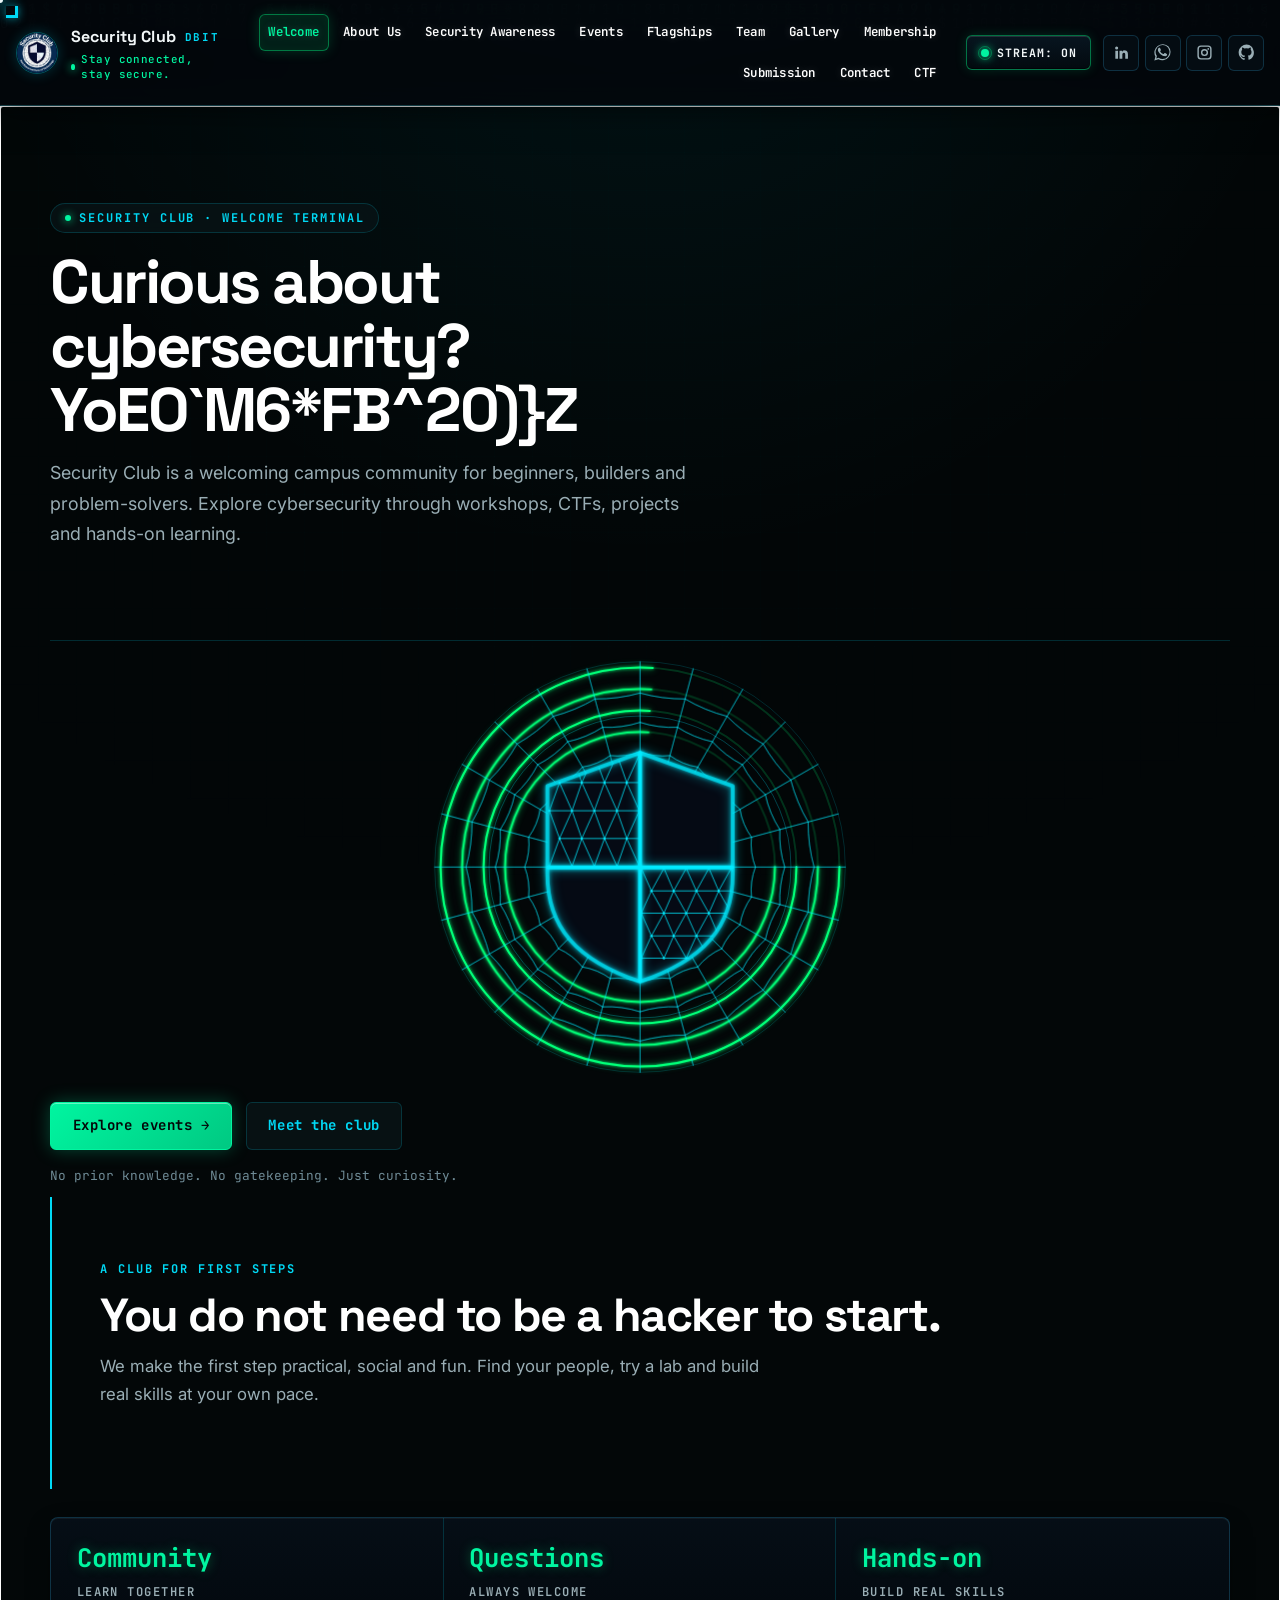
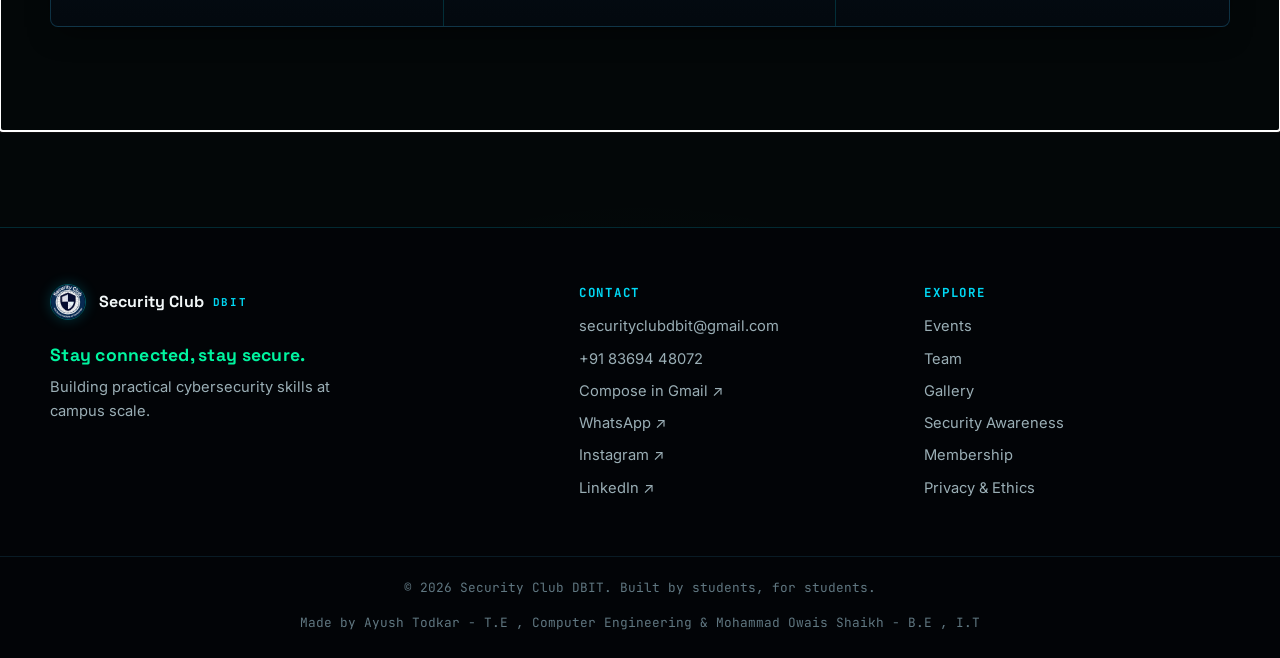
==== commit 24a7fca3: "perf: optimize for weak connections, pause canvas on scroll, add system font primitives and cross-br" ====
--- a/index.html
+++ b/index.html
@@ -27,7 +27,7 @@
   <link
     href="https://fonts.googleapis.com/css2?family=Inter:wght@400;500;600;700;800&family=JetBrains+Mono:wght@400;500;600;700&family=Space+Grotesk:wght@600;700;800&display=swap"
     rel="stylesheet">
-  <link rel="stylesheet" href="styles.css?v=9">
+  <link rel="stylesheet" href="styles.css?v=10">
   <link rel="stylesheet" href="SecurityLogoTrace.css">
 </head>
 
@@ -135,7 +135,7 @@
   <script defer src="team/team.js"></script>
   <script defer src="awareness/awareness.js"></script>
   <script defer src="gallery/gallery.js?v=3"></script>
-  <script type="module" src="script.js?v=5"></script>
+  <script type="module" src="script.js?v=6"></script>
   <script defer src="cursor.js"></script>
 </body>
 
--- a/styles.css
+++ b/styles.css
@@ -1,8 +1,8 @@
 :root {
   color-scheme: dark;
-  --font-sans: 'Inter', ui-sans-serif, system-ui, -apple-system, BlinkMacSystemFont, "Segoe UI", Roboto, sans-serif;
-  --font-heading: 'Space Grotesk', 'Inter', sans-serif;
-  --font-mono: 'JetBrains Mono', ui-monospace, SFMono-Regular, Menlo, Monaco, Consolas, monospace;
+  --font-sans: 'Inter', system-ui, -apple-system, BlinkMacSystemFont, "Segoe UI", Roboto, "Helvetica Neue", Arial, sans-serif;
+  --font-heading: 'Space Grotesk', 'Inter', system-ui, -apple-system, BlinkMacSystemFont, "Segoe UI", Roboto, sans-serif;
+  --font-mono: 'JetBrains Mono', ui-monospace, SFMono-Regular, Menlo, Monaco, Consolas, "Liberation Mono", "Courier New", monospace;
 
   /* Watermelon UI Human-Crafted Cyber Palette */
   --bg: #030708;
@@ -45,6 +45,17 @@
   overflow-x: hidden;
   scrollbar-width: none;
   -ms-overflow-style: none;
+  -webkit-text-size-adjust: 100%;
+  text-size-adjust: 100%;
+}
+
+button,
+a,
+input,
+select,
+textarea {
+  -webkit-tap-highlight-color: transparent;
+  touch-action: manipulation;
 }
 
 body {
--- a/SecurityLogoTrace.css
+++ b/SecurityLogoTrace.css
@@ -64,7 +64,9 @@
 }
 
 .security-logo .green-orbit-spinner {
+  transform-box: fill-box;
   transform-box: view-box;
+  transform-origin: 50% 50%;
   transform-origin: 537px 537px;
   animation: security-logo-orbit 3.6s linear infinite;
   will-change: transform;
@@ -76,7 +78,9 @@
 
 .security-logo.is-animating .green-orbit-spinner {
   opacity: 1;
+  transform-box: fill-box;
   transform-box: view-box;
+  transform-origin: 50% 50%;
   transform-origin: 537px 537px;
   animation: security-logo-orbit 3.6s linear infinite,
     security-green-orbit-reveal .4s ease-out forwards;
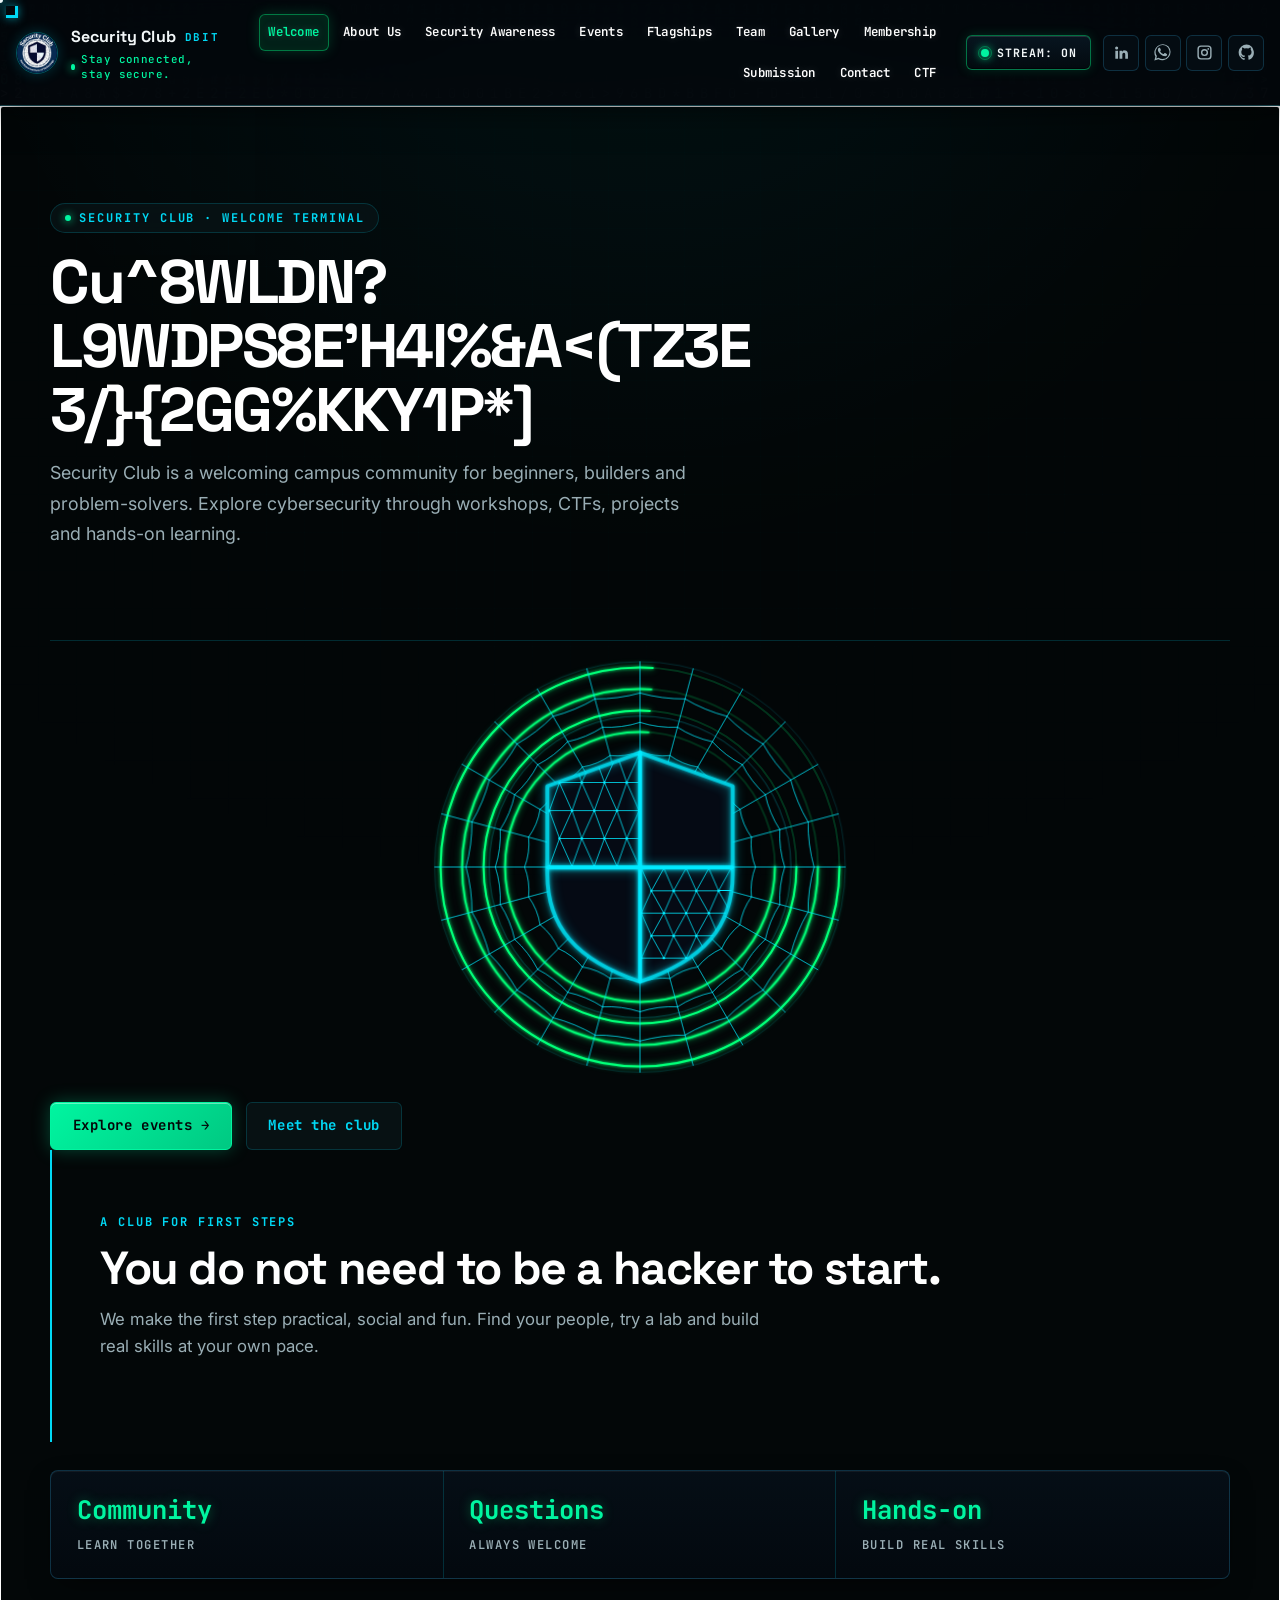
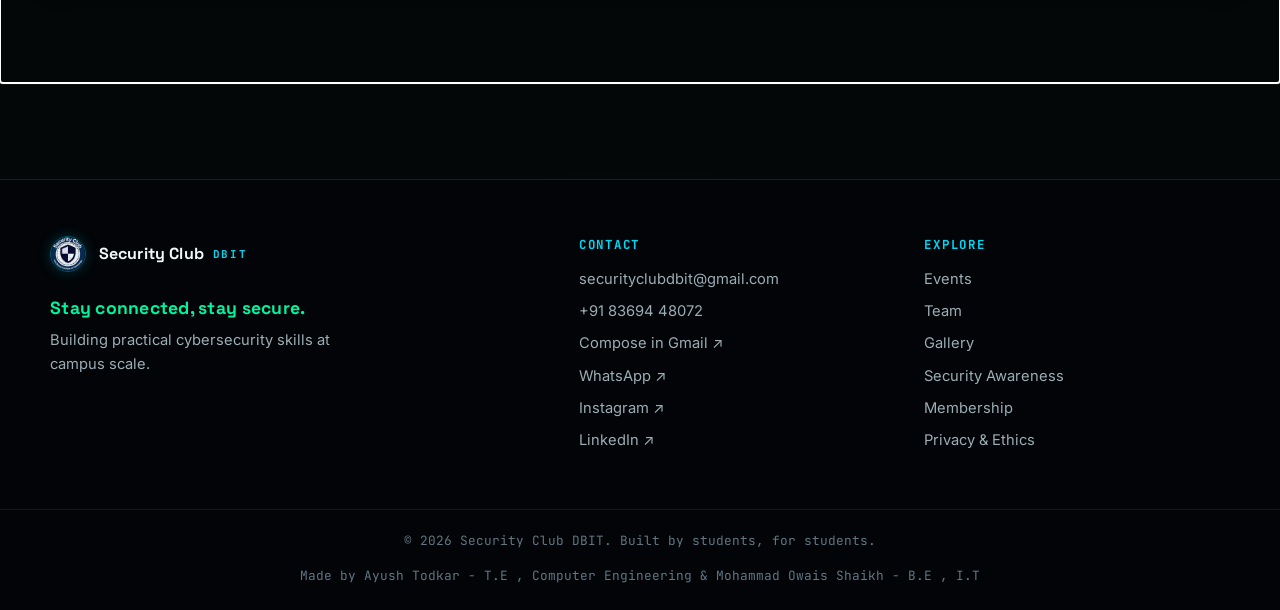
==== commit 82827108: "refactor: humanize UI copy, strip AI traces, and declutter page sections for panel presentation" ====
--- a/index.html
+++ b/index.html
@@ -27,7 +27,7 @@
   <link
     href="https://fonts.googleapis.com/css2?family=Inter:wght@400;500;600;700;800&family=JetBrains+Mono:wght@400;500;600;700&family=Space+Grotesk:wght@600;700;800&display=swap"
     rel="stylesheet">
-  <link rel="stylesheet" href="styles.css?v=10">
+  <link rel="stylesheet" href="styles.css?v=11">
   <link rel="stylesheet" href="SecurityLogoTrace.css">
 </head>
 
@@ -49,7 +49,7 @@
           <div class="splash-progress-bar"></div>
         </div>
         <div class="splash-status-meta">
-          <span class="splash-status">INITIALIZING SYSTEM...</span>
+          <span class="splash-status">Loading club assets...</span>
           <span class="splash-percent">0%</span>
         </div>
       </div>
@@ -135,7 +135,7 @@
   <script defer src="team/team.js"></script>
   <script defer src="awareness/awareness.js"></script>
   <script defer src="gallery/gallery.js?v=3"></script>
-  <script type="module" src="script.js?v=6"></script>
+  <script type="module" src="script.js?v=7"></script>
   <script defer src="cursor.js"></script>
 </body>
 
--- a/styles.css
+++ b/styles.css
@@ -4,7 +4,7 @@
   --font-heading: 'Space Grotesk', 'Inter', system-ui, -apple-system, BlinkMacSystemFont, "Segoe UI", Roboto, sans-serif;
   --font-mono: 'JetBrains Mono', ui-monospace, SFMono-Regular, Menlo, Monaco, Consolas, "Liberation Mono", "Courier New", monospace;
 
-  /* Watermelon UI Human-Crafted Cyber Palette */
+  /* Color System */
   --bg: #030708;
   --bg-secondary: #071013;
   --surface: #091417;
@@ -743,7 +743,7 @@
   font-size: 0.95rem;
 }
 
-/* Dossier Cards System */
+/* Card Grid System */
 .card-grid {
   display: grid;
   grid-template-columns: repeat(3, minmax(0, 1fr));
@@ -1052,9 +1052,7 @@
   overflow: hidden;
 }
 
-/* ==============================================================
-   TOGGLE BUTTONS - Segmented Hardware Cyber Controls
-   ============================================================== */
+/* Filter Controls & Toggle Groups */
 .event-years,
 .gallery-years,
 .gallery-level,
@@ -1199,9 +1197,7 @@
   display: none;
 }
 
-/* ==============================================================
-   WATERMELON UI TEAM DIRECTORY & ART-DIRECTED CARDS
-   ============================================================== */
+/* Team Directory */
 .team-grid {
   display: grid;
   grid-template-columns: repeat(auto-fill, minmax(280px, 1fr));
@@ -1724,9 +1720,7 @@
   overflow: hidden;
 }
 
-/* ==========================================================================
-   Security Awareness Section & Campaign Posters
-   ========================================================================== */
+/* Security Awareness */
 .awareness-browser {
   display: flex;
   flex-direction: column;
@@ -2134,7 +2128,7 @@
   text-shadow: 0 0 14px var(--cyan);
 }
 
-/* Forms — Watermelon UI Architecture */
+/* Forms */
 .contact-form {
   display: grid;
   gap: 1rem;
@@ -2323,7 +2317,7 @@
   margin-top: 0.4rem;
 }
 
-/* Flagship Section — Watermelon UI Editorial Architecture */
+/* Flagships */
 .flagship-browser {
   display: grid;
   gap: 2rem;
@@ -2500,7 +2494,7 @@
   border-top: 1px solid rgba(255, 255, 255, 0.06);
 }
 
-/* CTF Challenge Sandbox — Watermelon UI Architecture */
+/* CTF Challenge Sandbox */
 .ctf-browser {
   display: grid;
   gap: 1.75rem;
@@ -3397,9 +3391,7 @@
   }
 }
 
-/* ==========================================================================
-   Splash Screen Loader (5-6s Initial Load Animation)
-   ========================================================================== */
+/* Splash Screen Loader */
 
 body.splash-active {
   overflow: hidden !important;
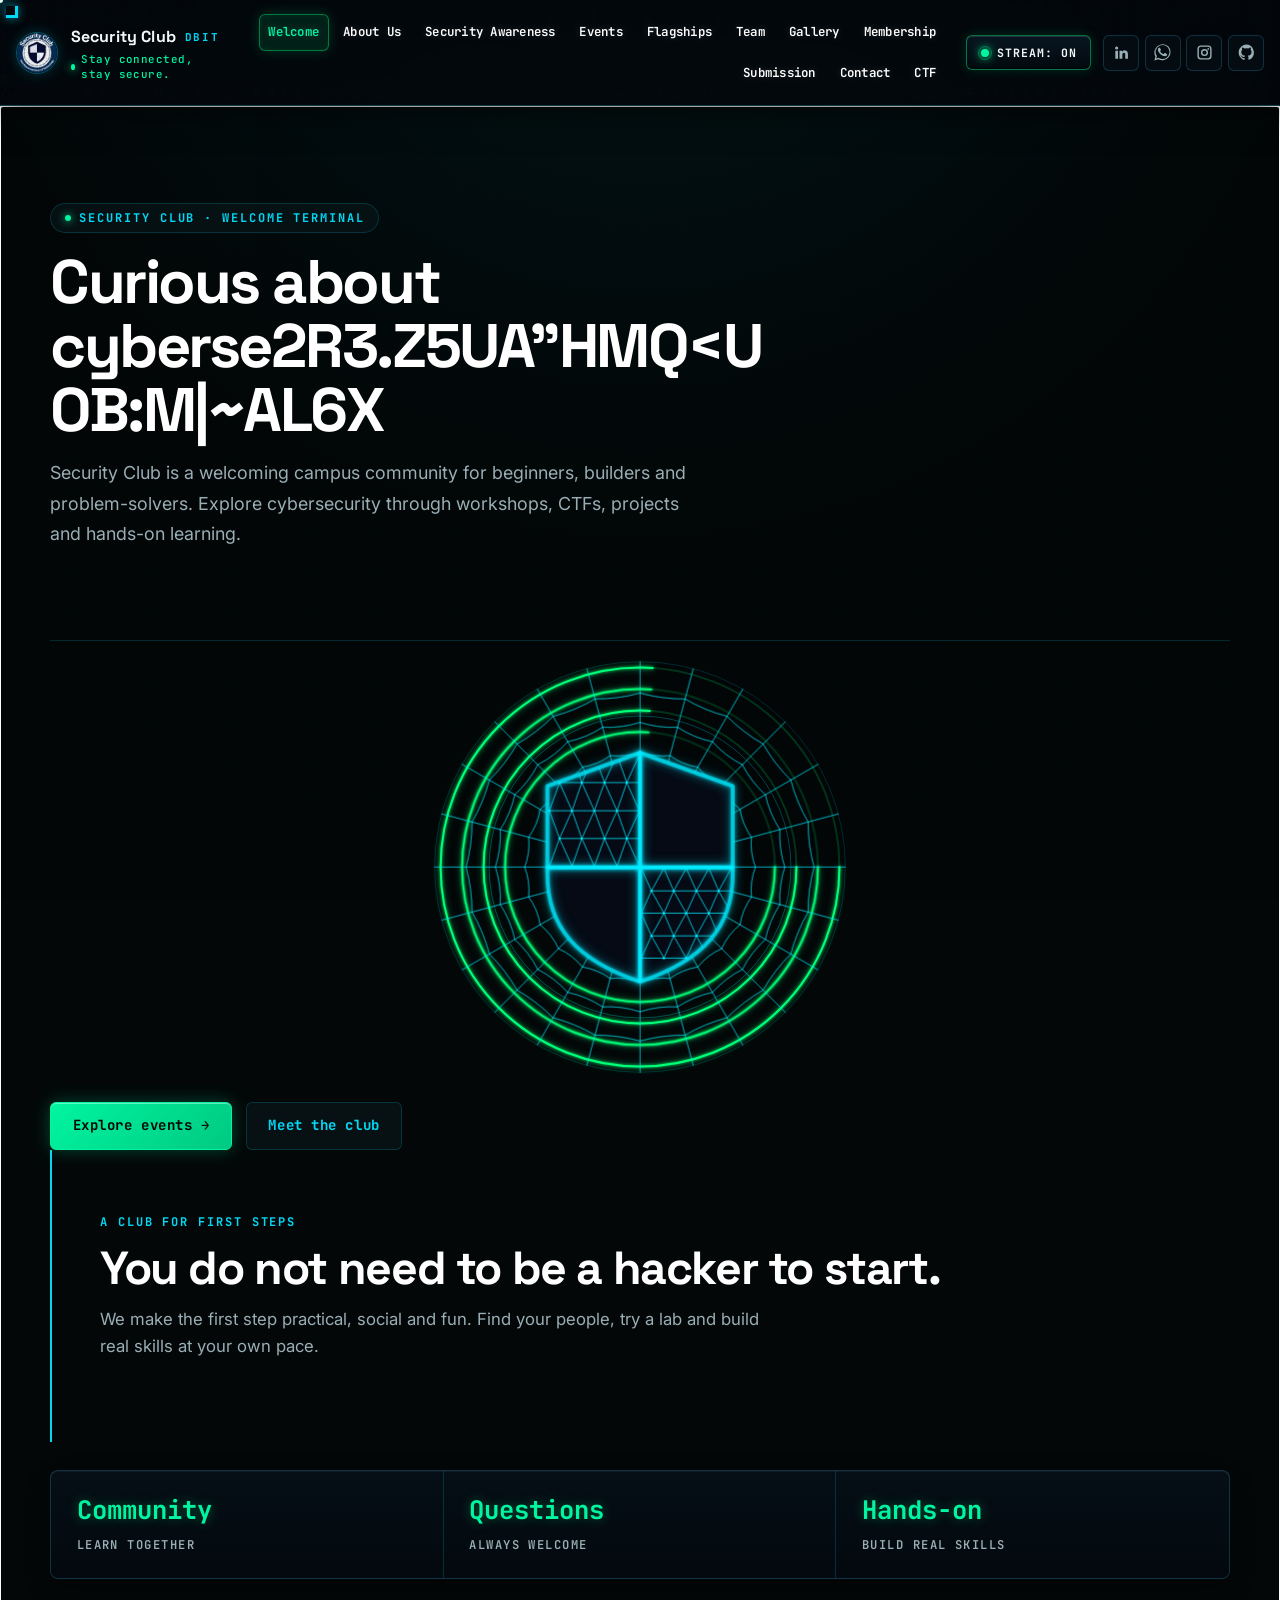
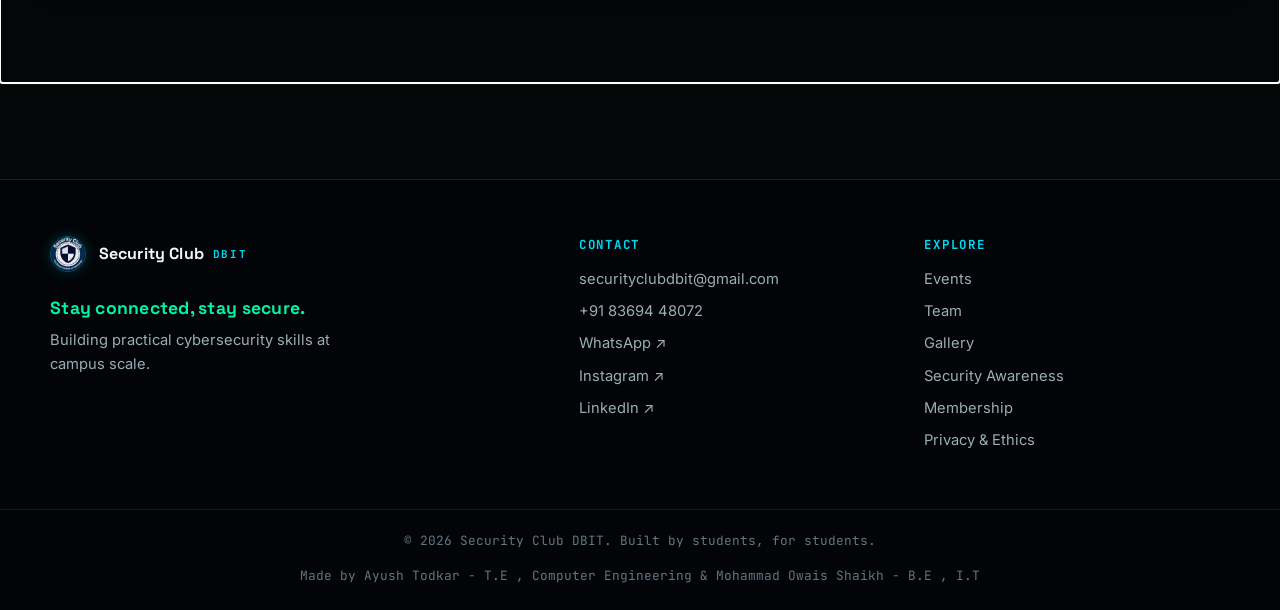
==== commit cf3ae5fa: "fix(footer): replace mailto link with direct Gmail compose in footer" ====
--- a/index.html
+++ b/index.html
@@ -107,10 +107,10 @@
       </div>
       <div>
         <h3>Contact</h3>
-        <a href="mailto:securityclubdbit@gmail.com" title="Direct mailto link">securityclubdbit@gmail.com</a>
-        <a href="tel:+918369448072" title="Direct phone link">+91 83694 48072</a>
-        <a href="https://mail.google.com/mail/?view=cm&amp;fs=1&amp;to=securityclubdbit%40gmail.com" target="_blank"
-          rel="noopener noreferrer">Compose in Gmail ↗</a>
+        <a href="https://mail.google.com/mail/?view=cm&amp;fs=1&amp;to=securityclubdbit%40gmail.com" target="_blank" rel="noopener noreferrer">securityclubdbit@gmail.com</a>
+        <a href="tel:+918369448072">+91 83694 48072</a>
+
+
         <a href="https://wa.me/918369448072" target="_blank" rel="noopener noreferrer">WhatsApp ↗</a>
         <a href="https://www.instagram.com/securityclubdbit" target="_blank" rel="noopener noreferrer">Instagram ↗</a>
         <a href="https://www.linkedin.com/in/security-club-dbit-801708404/" target="_blank"
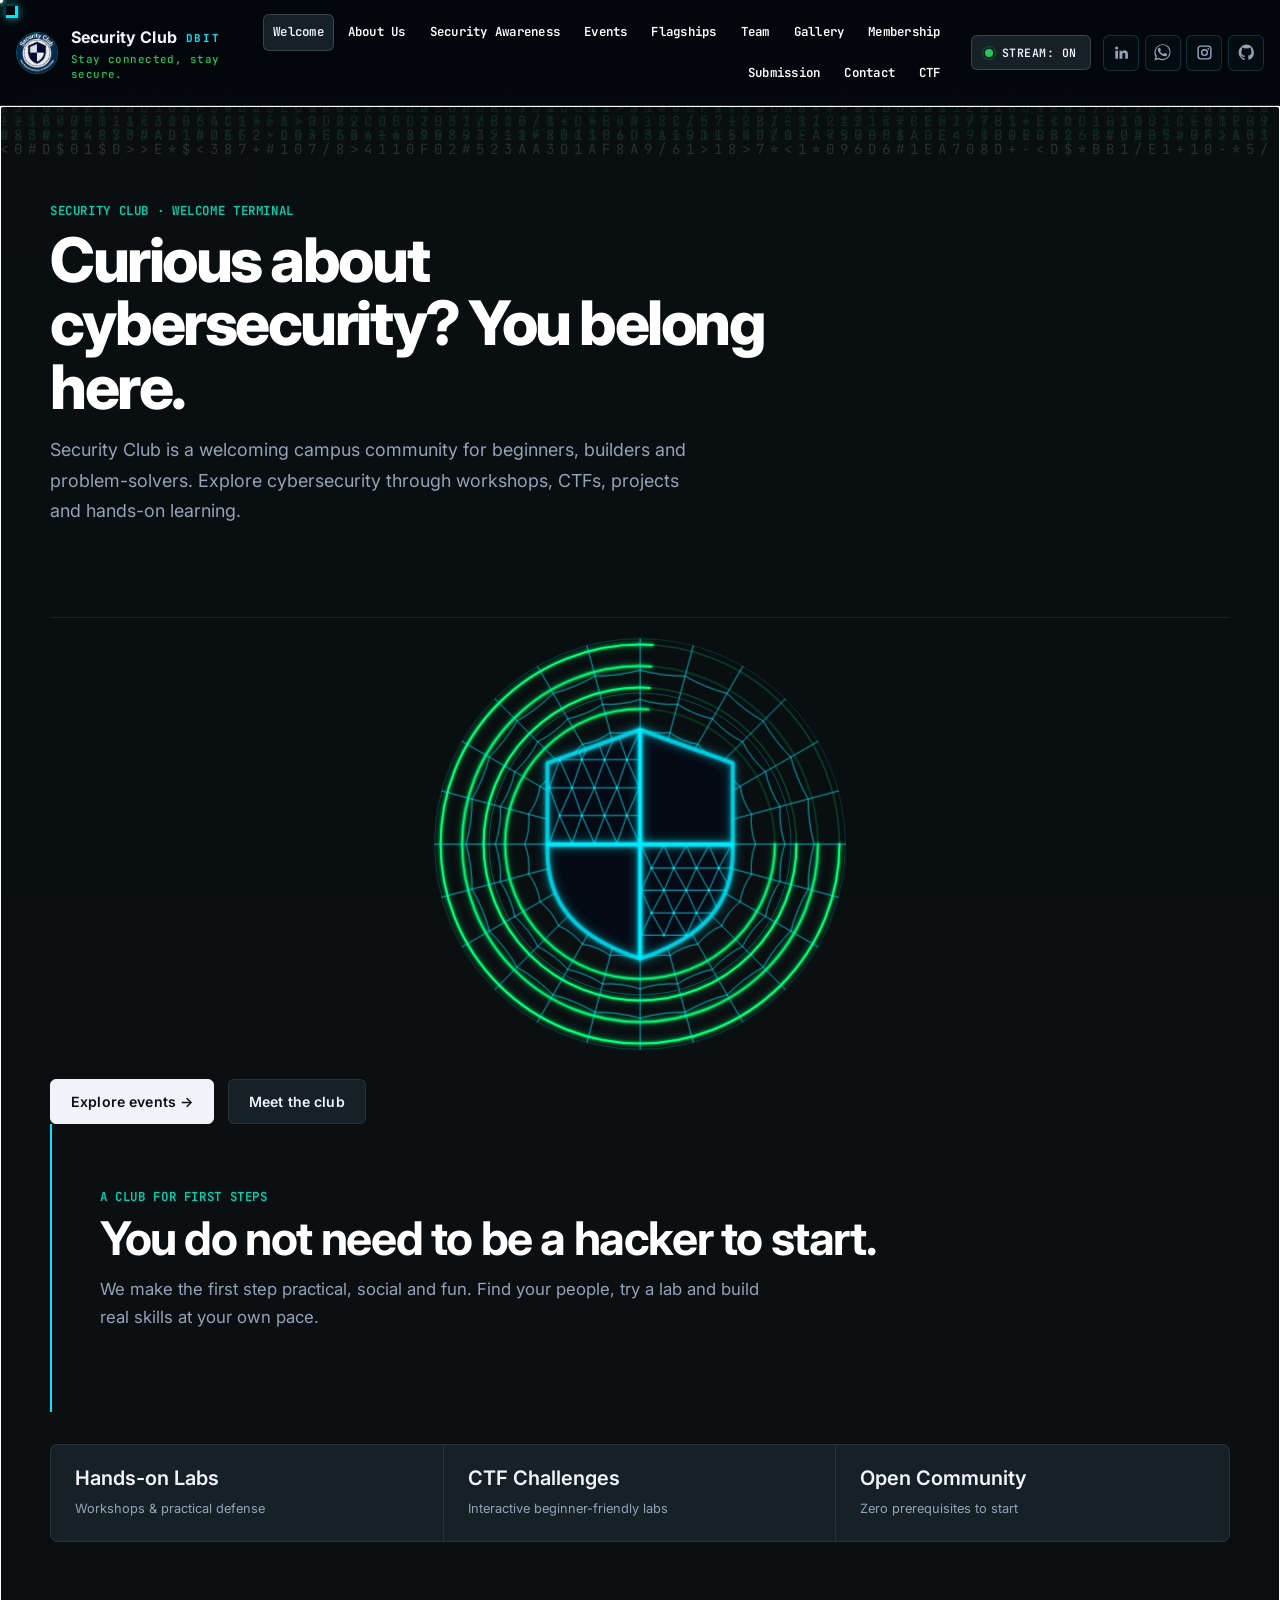
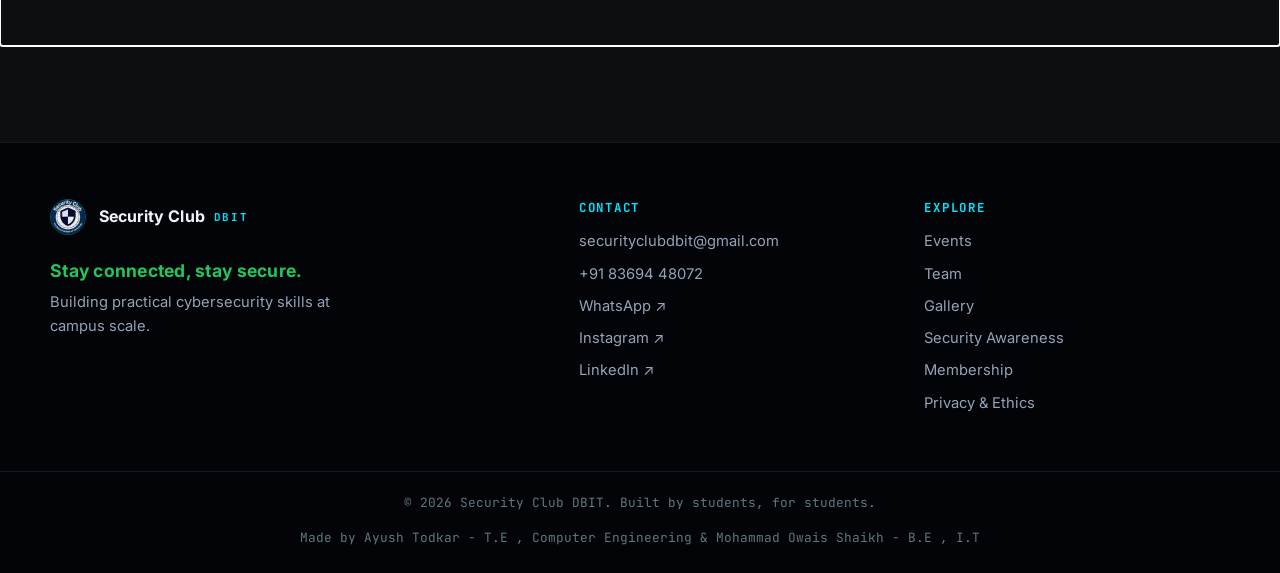
==== commit 71d7da1f: "refactor: unslop UI, separate mentors and alumni, restore HUD cursor, and humanize club data" ====
--- a/index.html
+++ b/index.html
@@ -19,49 +19,37 @@
   <meta name="twitter:description"
     content="Explore, learn and build practical cybersecurity skills. Workshops, CTFs, and hands-on defence labs.">
   <meta name="twitter:image" content="assets/security-club-logo.png">
+  <meta name="ctf-flag" content="SC{welcome_to_security_club}">
   <title>Security Club | DBIT</title>
   <link rel="icon" href="assets/security-club-logo-small.png" type="image/png">
   <link rel="preload" as="image" href="assets/security-club-logo-small.png" type="image/png" fetchpriority="high">
   <link rel="preconnect" href="https://fonts.googleapis.com">
   <link rel="preconnect" href="https://fonts.gstatic.com" crossorigin>
   <link
-    href="https://fonts.googleapis.com/css2?family=Inter:wght@400;500;600;700;800&family=JetBrains+Mono:wght@400;500;600;700&family=Space+Grotesk:wght@600;700;800&display=swap"
+    href="https://fonts.googleapis.com/css2?family=Inter:wght@400;500;600;700&family=JetBrains+Mono:wght@400;500;600&display=swap"
     rel="stylesheet">
-  <link rel="stylesheet" href="styles.css?v=11">
+  <link rel="stylesheet" href="styles.css?v=17">
   <link rel="stylesheet" href="SecurityLogoTrace.css">
 </head>
 
-<body class="splash-active">
-  <div id="splash-loader" class="splash-loader" role="progressbar" aria-label="Loading Security Club DBIT" aria-valuemin="0" aria-valuemax="100" aria-valuenow="0">
-    <div class="splash-backdrop" aria-hidden="true"></div>
-    <div class="splash-content">
-      <div class="splash-logo-container">
-        <div class="splash-orbit-ring" aria-hidden="true"></div>
-        <div class="splash-orbit-ring-outer" aria-hidden="true"></div>
-        <div class="splash-logo-wrap">
-          <img class="splash-logo-img" src="assets/security-club-logo-small.png" alt="Security Club DBIT Logo" width="82" height="82" fetchpriority="high">
-        </div>
+<body>
+  <div id="site-loader" class="site-loader" role="status" aria-label="Loading Security Club DBIT">
+    <div class="loader-content">
+      <div class="loader-mark-wrap">
+        <div class="loader-spin-ring" aria-hidden="true"></div>
+        <img class="loader-logo-img" src="assets/security-club-logo-small.png" alt="Security Club DBIT Logo" width="62" height="62" fetchpriority="high">
       </div>
-      <div class="splash-text-container">
-        <h1 class="splash-title">Security Club, DBIT</h1>
-        <p class="splash-tagline">Stay connected, stay secure.</p>
-        <div class="splash-progress-track" aria-hidden="true">
-          <div class="splash-progress-bar"></div>
-        </div>
-        <div class="splash-status-meta">
-          <span class="splash-status">Loading club assets...</span>
-          <span class="splash-percent">0%</span>
-        </div>
+      <div class="loader-meta">
+        <h1 class="loader-title">Security Club <small>DBIT</small></h1>
+        <p class="loader-tagline">Stay connected, stay secure.</p>
       </div>
     </div>
   </div>
   <canvas id="matrix-background" aria-hidden="true"></canvas>
-  <div class="ambient-grid" aria-hidden="true"></div>
-  <!-- [SECURITY CLUB CTF CHALLENGE #1] Flag captured by source reconnaissance: SC{welcome_to_security_club} -->
   <header class="site-header">
     <a class="brand" href="#/" aria-label="Security Club home"><img src="assets/security-club-logo-small.png"
         alt="Security Club DBIT logo" width="42" height="42" fetchpriority="high" decoding="async"><span>Security Club <small>DBIT</small><span
-          class="brand-tagline"><span class="status-beacon" aria-hidden="true"></span>Stay connected, stay
+          class="brand-tagline">Stay connected, stay
           secure.</span></span></a>
     <button class="menu-toggle" type="button" aria-expanded="false"
       aria-controls="site-navigation"><span></span><span></span><span></span><span class="sr-only">Toggle
@@ -134,9 +122,9 @@
   <script defer src="ctf/challenges.js"></script>
   <script defer src="team/team.js"></script>
   <script defer src="awareness/awareness.js"></script>
-  <script defer src="gallery/gallery.js?v=3"></script>
-  <script type="module" src="script.js?v=7"></script>
-  <script defer src="cursor.js"></script>
+  <script defer src="gallery/gallery.js?v=4"></script>
+  <script defer src="cursor.js?v=2"></script>
+  <script type="module" src="script.js?v=11"></script>
 </body>
 
 </html>
--- a/styles.css
+++ b/styles.css
@@ -1,35 +1,37 @@
 :root {
   color-scheme: dark;
   --font-sans: 'Inter', system-ui, -apple-system, BlinkMacSystemFont, "Segoe UI", Roboto, "Helvetica Neue", Arial, sans-serif;
-  --font-heading: 'Space Grotesk', 'Inter', system-ui, -apple-system, BlinkMacSystemFont, "Segoe UI", Roboto, sans-serif;
-  --font-mono: 'JetBrains Mono', ui-monospace, SFMono-Regular, Menlo, Monaco, Consolas, "Liberation Mono", "Courier New", monospace;
-
-  /* Color System */
-  --bg: #030708;
-  --bg-secondary: #071013;
-  --surface: #091417;
-  --surface-card: rgba(9, 20, 23, 0.85);
-  --surface-elevated: rgba(14, 28, 33, 0.94);
-  --surface-bright: #0d2229;
-
-  --line: rgba(0, 217, 245, 0.18);
-  --line-strong: rgba(0, 217, 245, 0.38);
-
-  --text: #F2F7F8;
-  --muted: #9AAEB5;
-  --muted-dark: #627A84;
-
-  --cyan: #00D9F5;
-  --accent: var(--cyan);
-  --green: #00F5A0;
-  --green-secondary: #00C982;
-  --green-glow: rgba(0, 245, 160, 0.28);
-  --cyan-glow: rgba(0, 217, 245, 0.22);
-
-  --border-subtle: rgba(0, 217, 245, 0.18);
-  --border-highlight: rgba(0, 245, 160, 0.35);
-
-  --radius-sm: 4px;
+  --font-heading: 'Inter', system-ui, -apple-system, BlinkMacSystemFont, "Segoe UI", Roboto, sans-serif;
+  --font-mono: 'JetBrains Mono', ui-monospace, SFMono-Regular, Menlo, Monaco, Consolas, monospace;
+
+  /* Unslopped Neutral & Accent System */
+  --bg: #0b0f12;
+  --bg-secondary: #0f1418;
+  --surface: #131a20;
+  --surface-card: #162027;
+  --surface-elevated: #1b262f;
+  --surface-bright: #23313d;
+
+  --line: rgba(255, 255, 255, 0.08);
+  --line-strong: rgba(255, 255, 255, 0.16);
+
+  --text: #f0f4f8;
+  --muted: #94a3b8;
+  --muted-dark: #64748b;
+
+  --accent: #00d2b4;
+  --accent-muted: rgba(0, 210, 180, 0.12);
+  --cyan: #00e5ff;
+  --green: #22c55e;
+  --green-secondary: #16a34a;
+  --green-glow: none;
+  --cyan-glow: none;
+
+  --border-subtle: rgba(255, 255, 255, 0.08);
+  --border-highlight: rgba(255, 255, 255, 0.16);
+
+  --radius-xs: 4px;
+  --radius-sm: 6px;
   --radius-md: 8px;
   --radius-lg: 12px;
 
@@ -43,8 +45,8 @@
 html {
   scroll-behavior: smooth;
   overflow-x: hidden;
-  scrollbar-width: none;
-  -ms-overflow-style: none;
+  scrollbar-width: thin;
+  scrollbar-color: rgba(255, 255, 255, 0.18) var(--bg);
   -webkit-text-size-adjust: 100%;
   text-size-adjust: 100%;
 }
@@ -62,62 +64,54 @@
   margin: 0;
   min-width: 320px;
   background-color: var(--bg);
-  background-image:
-    radial-gradient(ellipse 80% 50% at 50% -10%, rgba(0, 229, 255, 0.08), transparent 70%),
-    radial-gradient(ellipse 60% 30% at 50% 100%, rgba(0, 255, 136, 0.04), transparent 70%);
   color: var(--text);
   font: 400 16px/1.65 var(--font-sans);
   width: 100%;
   overflow-x: hidden;
-  scrollbar-width: none;
-  -ms-overflow-style: none;
   text-rendering: optimizeLegibility;
   -webkit-font-smoothing: antialiased;
 }
 
-/* Remove chunky default browser scrollbar across all engines */
-html,
-body,
-* {
-  scrollbar-width: none !important;
-  -ms-overflow-style: none !important;
-}
-
-html::-webkit-scrollbar,
-body::-webkit-scrollbar,
-*::-webkit-scrollbar {
-  display: none !important;
-  width: 0 !important;
-  height: 0 !important;
-  background: transparent !important;
+/* Clean, accessible native scrollbar styling */
+html {
+  scroll-behavior: smooth;
+  scrollbar-color: rgba(255, 255, 255, 0.2) var(--bg);
+  scrollbar-width: thin;
+}
+
+::-webkit-scrollbar {
+  width: 8px;
+  height: 8px;
+}
+
+::-webkit-scrollbar-track {
+  background: var(--bg);
+}
+
+::-webkit-scrollbar-thumb {
+  background: rgba(255, 255, 255, 0.18);
+  border-radius: 4px;
+}
+
+::-webkit-scrollbar-thumb:hover {
+  background: rgba(255, 255, 255, 0.28);
 }
 
 #matrix-background {
   position: fixed;
   inset: 0;
-  z-index: -3;
+  z-index: -2;
   display: block;
   width: 100%;
   height: 100%;
-  opacity: 0.18;
+  opacity: 0.14;
   pointer-events: none;
   contain: strict;
   transform: translateZ(0);
 }
 
 .ambient-grid {
-  position: fixed;
-  inset: 0;
-  z-index: -2;
-  opacity: 0.22;
-  pointer-events: none;
-  background-image:
-    linear-gradient(rgba(0, 229, 255, 0.045) 1px, transparent 1px),
-    linear-gradient(90deg, rgba(0, 229, 255, 0.045) 1px, transparent 1px);
-  background-size: 38px 38px;
-  mask-image: radial-gradient(ellipse 95% 85% at 50% 40%, black 30%, transparent 95%);
-  contain: strict;
-  transform: translateZ(0);
+  display: none !important;
 }
 
 a {
@@ -167,7 +161,7 @@
   background: rgba(3, 7, 11, 0.85);
   backdrop-filter: blur(20px);
   -webkit-backdrop-filter: blur(20px);
-  box-shadow: 0 4px 30px rgba(0, 0, 0, 0.6);
+  box-shadow: none;
 }
 
 .brand {
@@ -184,14 +178,11 @@
   object-fit: contain;
   border-radius: 50%;
   border: 1px solid rgba(0, 229, 255, 0.35);
-  box-shadow: 0 0 14px rgba(0, 229, 255, 0.2);
+  box-shadow: none;
   transition: transform 0.25s ease, border-color 0.25s ease;
 }
 
-.brand:hover img {
-  transform: rotate(5deg) scale(1.05);
-  border-color: var(--green);
-}
+.brand:hover img { border-color: var(--accent); }
 
 .brand small {
   display: inline-block;
@@ -222,8 +213,8 @@
   height: 6px;
   border-radius: 50%;
   background: var(--green);
-  box-shadow: 0 0 8px var(--green);
-  animation: beacon-blink 2.2s infinite ease-in-out;
+  box-shadow: none;
+  animation: none;
 }
 
 @keyframes beacon-blink {
@@ -272,23 +263,23 @@
   border-radius: 6px;
   border: 1px solid transparent;
   transition: all 0.2s cubic-bezier(0.16, 1, 0.3, 1);
-  text-shadow: 0 0 10px rgba(255, 255, 255, 0.2);
+  
 }
 
 .site-nav a:hover,
 .site-nav a:focus-visible {
-  color: var(--cyan);
-  border-color: rgba(0, 229, 255, 0.4);
-  background: rgba(0, 229, 255, 0.12);
-  box-shadow: 0 0 14px rgba(0, 229, 255, 0.25);
-  text-shadow: 0 0 8px rgba(0, 229, 255, 0.6);
+  color: var(--text);
+  border-color: var(--line-strong);
+  background: var(--surface-elevated);
+  box-shadow: none;
 }
 
 .site-nav a.active {
-  color: var(--green);
-  border-color: rgba(0, 255, 136, 0.4);
-  background: rgba(0, 255, 136, 0.1);
-  box-shadow: 0 0 14px rgba(0, 255, 136, 0.18), inset 0 0 8px rgba(0, 255, 136, 0.05);
+  color: var(--text);
+  border-color: var(--line-strong);
+  background: var(--surface-card);
+  box-shadow: none;
+  font-weight: 600;
 }
 
 /* Header Action Tools & Hardware Toggles */
@@ -305,35 +296,35 @@
   align-items: center;
   gap: 0.55rem;
   padding: 0.42rem 0.85rem;
-  background: linear-gradient(180deg, rgba(8, 22, 33, 0.95) 0%, rgba(3, 10, 16, 0.98) 100%);
-  border: 1px solid rgba(0, 255, 136, 0.42);
-  border-radius: 6px;
+  background: var(--surface-card);
+  border: 1px solid var(--line-strong);
+  border-radius: var(--radius-sm);
   color: var(--text);
   font-family: var(--font-mono);
   font-size: 0.72rem;
-  font-weight: 700;
-  letter-spacing: 0.08em;
+  font-weight: 600;
+  letter-spacing: 0.04em;
   cursor: pointer;
   user-select: none;
   transition: all 0.2s cubic-bezier(0.16, 1, 0.3, 1);
-  box-shadow: 0 0 12px rgba(0, 255, 136, 0.15), inset 0 1px 0 rgba(255, 255, 255, 0.12), inset 0 -1px 0 rgba(0, 0, 0, 0.6);
+  box-shadow: none;
 }
 
 .hud-toggle-btn:hover {
-  border-color: var(--green);
+  border-color: var(--accent);
   color: #ffffff;
-  background: linear-gradient(180deg, rgba(10, 28, 42, 0.98) 0%, rgba(4, 14, 22, 1) 100%);
-  box-shadow: 0 0 18px rgba(0, 255, 136, 0.35), inset 0 1px 0 rgba(255, 255, 255, 0.2);
+  background: var(--surface-elevated);
+  box-shadow: none;
   transform: translateY(-1px);
 }
 
 .hud-toggle-btn:active {
   transform: translateY(1px);
-  box-shadow: inset 0 2px 4px rgba(0, 0, 0, 0.8);
+  box-shadow: none;
 }
 
 .hud-toggle-btn:focus-visible {
-  outline: 2px solid var(--cyan);
+  outline: 2px solid var(--accent);
   outline-offset: 2px;
 }
 
@@ -344,28 +335,28 @@
   height: 8px;
   border-radius: 50%;
   background: var(--green);
-  box-shadow: 0 0 8px var(--green), 0 0 14px rgba(0, 255, 136, 0.6);
+  box-shadow: none;
   animation: pulse-led 2s infinite ease-in-out;
-  outline: 1.5px solid rgba(0, 255, 136, 0.3);
+  outline: 1.5px solid rgba(34, 197, 94, 0.3);
   outline-offset: 2px;
 }
 
 .hud-toggle-btn.is-paused {
-  border-color: rgba(154, 178, 189, 0.28);
-  background: linear-gradient(180deg, rgba(6, 14, 20, 0.95) 0%, rgba(3, 7, 11, 0.98) 100%);
+  border-color: var(--line);
+  background: var(--surface);
   color: var(--muted);
-  box-shadow: inset 0 1px 2px rgba(0, 0, 0, 0.6);
+  box-shadow: none;
 }
 
 .hud-toggle-btn.is-paused:hover {
-  border-color: rgba(245, 158, 11, 0.5);
+  border-color: var(--line-strong);
   color: var(--text);
-  box-shadow: 0 0 14px rgba(245, 158, 11, 0.2);
+  box-shadow: none;
 }
 
 .hud-toggle-btn.is-paused .hud-toggle-led {
   background: #f59e0b;
-  box-shadow: 0 0 6px rgba(245, 158, 11, 0.7);
+  box-shadow: none;
   outline-color: rgba(245, 158, 11, 0.25);
   animation: none;
 }
@@ -407,7 +398,7 @@
   color: var(--cyan);
   border-color: var(--cyan);
   background: rgba(0, 229, 255, 0.12);
-  box-shadow: 0 0 14px rgba(0, 229, 255, 0.25);
+  box-shadow: none;
   transform: translateY(-2px);
   outline: none;
 }
@@ -430,13 +421,13 @@
   color: var(--cyan);
   cursor: pointer;
   transition: all 0.25s ease;
-  box-shadow: 0 0 12px rgba(0, 217, 245, 0.15);
+  box-shadow: none;
   flex-shrink: 0;
 }
 
 .menu-toggle:hover {
   border-color: var(--cyan);
-  box-shadow: 0 0 14px rgba(0, 217, 245, 0.35);
+  box-shadow: none;
 }
 
 .menu-toggle span:not(.sr-only) {
@@ -447,7 +438,7 @@
   height: 2px;
   background: var(--cyan);
   border-radius: 1px;
-  box-shadow: 0 0 4px var(--cyan);
+  box-shadow: none;
   transition: transform 0.28s cubic-bezier(0.16, 1, 0.3, 1), opacity 0.2s ease, background-color 0.25s ease;
 }
 
@@ -465,7 +456,7 @@
 
 .menu-toggle[aria-expanded="true"] {
   border-color: var(--green);
-  box-shadow: 0 0 16px rgba(0, 255, 136, 0.3);
+  box-shadow: none;
 }
 
 .menu-toggle[aria-expanded="true"] span:not(.sr-only):nth-child(1) {
@@ -496,14 +487,11 @@
 .hero-eyebrow-badge {
   display: inline-flex;
   align-items: center;
-  gap: 0.55rem;
-  padding: 0.35rem 0.85rem;
-  background: rgba(9, 20, 23, 0.75);
-  border: 1px solid var(--border-subtle);
-  border-radius: 9999px;
-  backdrop-filter: blur(12px);
-  -webkit-backdrop-filter: blur(12px);
-  margin-bottom: 1.1rem;
+  gap: 0.5rem;
+  margin-bottom: 0.75rem;
+  background: transparent;
+  border: none;
+  padding: 0;
 }
 
 .eyebrow-indicator {
@@ -512,12 +500,16 @@
   height: 6px;
   border-radius: 50%;
   background: var(--green);
-  box-shadow: 0 0 8px var(--green);
-  animation: beacon-blink 2.4s infinite ease-in-out;
+  box-shadow: none;
+  animation: none;
 }
 
 .hero-eyebrow-badge .eyebrow {
-  margin: 0;
+  margin: 0 0 0.5rem;
+  color: var(--accent);
+  font: 600 0.78rem/1.4 var(--font-mono);
+  letter-spacing: 0.05em;
+  text-transform: uppercase;
 }
 
 .section-heading-meta {
@@ -533,18 +525,22 @@
   height: 6px;
   border-radius: 50%;
   background: var(--cyan);
-  box-shadow: 0 0 6px var(--cyan);
+  box-shadow: none;
 }
 
 .section-heading-meta .eyebrow {
-  margin: 0;
+  margin: 0 0 0.5rem;
+  color: var(--accent);
+  font: 600 0.78rem/1.4 var(--font-mono);
+  letter-spacing: 0.05em;
+  text-transform: uppercase;
 }
 
 .eyebrow {
-  margin: 0 0 0.75rem;
-  color: var(--cyan);
-  font: 700 0.75rem/1.4 var(--font-mono);
-  letter-spacing: 0.16em;
+  margin: 0 0 0.5rem;
+  color: var(--accent);
+  font: 600 0.78rem/1.4 var(--font-mono);
+  letter-spacing: 0.05em;
   text-transform: uppercase;
 }
 
@@ -596,58 +592,58 @@
   display: inline-flex;
   align-items: center;
   justify-content: center;
-  gap: 0.65rem;
-  min-height: 46px;
-  padding: 0.7rem 1.35rem;
-  border-radius: 6px;
-  font-family: var(--font-mono);
-  font-weight: 700;
+  gap: 0.5rem;
+  min-height: 42px;
+  padding: 0.6rem 1.25rem;
+  border-radius: var(--radius-sm);
+  font-family: var(--font-sans);
+  font-weight: 600;
   font-size: 0.88rem;
-  letter-spacing: 0.04em;
-  transition: all 0.22s cubic-bezier(0.16, 1, 0.3, 1);
+  letter-spacing: 0.01em;
   cursor: pointer;
   border: 1px solid transparent;
   user-select: none;
+  transition: background-color 0.15s ease, border-color 0.15s ease, color 0.15s ease, opacity 0.15s ease;
 }
 
 .button:hover,
 .button:focus-visible {
-  transform: translateY(-2px);
+  transform: none;
 }
 
 .button:active {
-  transform: translateY(1px);
+  transform: scale(0.98);
 }
 
 .button-primary {
-  color: #030708;
-  background: linear-gradient(135deg, var(--green) 0%, var(--green-secondary) 100%);
-  border: 1px solid var(--green);
-  box-shadow: 0 0 18px var(--green-glow), inset 0 1px 0 rgba(255, 255, 255, 0.4);
-  font-weight: 700;
+  color: #0b0f12;
+  background: #f0f4f8;
+  border: 1px solid #f0f4f8;
+  box-shadow: none;
+  font-weight: 600;
 }
 
 .button-primary:hover,
 .button-primary:focus-visible {
-  box-shadow: 0 0 28px rgba(0, 245, 160, 0.5), inset 0 1px 0 rgba(255, 255, 255, 0.6);
+  background: #ffffff;
   border-color: #ffffff;
-  color: #030708;
+  color: #0b0f12;
+  box-shadow: none;
 }
 
 .button-ghost {
-  color: var(--cyan);
-  background: rgba(9, 20, 23, 0.8);
-  border: 1px solid var(--border-subtle);
-  backdrop-filter: blur(8px);
-  -webkit-backdrop-filter: blur(8px);
+  color: var(--text);
+  background: var(--surface-card);
+  border: 1px solid var(--line);
+  box-shadow: none;
 }
 
 .button-ghost:hover,
 .button-ghost:focus-visible {
   color: #ffffff;
-  border-color: var(--cyan);
-  background: rgba(0, 217, 245, 0.12);
-  box-shadow: 0 0 18px var(--cyan-glow);
+  border-color: var(--line-strong);
+  background: var(--surface-elevated);
+  box-shadow: none;
 }
 
 .hero-note {
@@ -685,20 +681,18 @@
 .opportunities {
   display: grid;
   grid-template-columns: repeat(3, 1fr);
-  margin-top: 1.75rem;
-  border: 1px solid rgba(56, 189, 248, 0.22);
-  border-radius: 8px;
-  background: linear-gradient(180deg, rgba(6, 16, 25, 0.88) 0%, rgba(3, 9, 15, 0.96) 100%);
-  backdrop-filter: blur(14px);
-  -webkit-backdrop-filter: blur(14px);
+  margin-top: 2rem;
+  border: 1px solid var(--line);
+  border-radius: var(--radius-md);
+  background: var(--surface-card);
   overflow: hidden;
-  box-shadow: 0 10px 30px -10px rgba(0, 0, 0, 0.7), inset 0 1px 0 rgba(255, 255, 255, 0.05);
+  box-shadow: none;
 }
 
 .stat {
-  padding: 1.4rem 1.6rem;
+  padding: 1.25rem 1.5rem;
   border-right: 1px solid var(--line);
-  transition: background 0.2s ease;
+  transition: background 0.15s ease;
 }
 
 .stat:hover {
@@ -711,21 +705,21 @@
 
 .stat strong {
   display: block;
-  color: var(--green);
-  font: 700 1.6rem var(--font-mono);
-  text-shadow: 0 0 12px rgba(0, 255, 136, 0.35);
-  margin-bottom: 0.15rem;
+  color: var(--text);
+  font: 600 1.25rem/1.3 var(--font-sans);
+  text-shadow: none;
+  margin-bottom: 0.2rem;
 }
 
 .stat span {
   color: var(--muted);
-  font: 600 0.76rem var(--font-mono);
-  letter-spacing: 0.12em;
-  text-transform: uppercase;
+  font: 400 0.8rem/1.4 var(--font-sans);
+  letter-spacing: normal;
+  text-transform: none;
 }
 
 .card-placeholder {
-  background: radial-gradient(circle at center, rgba(0, 229, 255, 0.2), transparent 62%), #061118;
+  background: var(--surface-card);
 }
 
 .section-heading {
@@ -752,47 +746,23 @@
 
 .card {
   position: relative;
-  border: 1px solid rgba(56, 189, 248, 0.18);
-  border-radius: 8px;
-  background: linear-gradient(180deg, rgba(8, 20, 31, 0.85) 0%, rgba(3, 10, 16, 0.95) 100%);
+  border: 1px solid var(--line);
+  border-radius: var(--radius-sm);
+  background: var(--surface-card);
   backdrop-filter: blur(14px);
   -webkit-backdrop-filter: blur(14px);
   overflow: hidden;
-  transition: all 0.28s cubic-bezier(0.16, 1, 0.3, 1);
-  box-shadow: 0 6px 20px -6px rgba(0, 0, 0, 0.7);
-}
-
-.card::before {
-  content: '';
-  position: absolute;
-  top: 0;
-  left: 0;
-  right: 0;
-  height: 2px;
-  background: linear-gradient(90deg, transparent, var(--cyan), var(--green), transparent);
-  opacity: 0;
-  transition: opacity 0.28s ease;
-  z-index: 2;
-}
+  transition: border-color 0.2s ease, background-color 0.2s ease;
+  box-shadow: 0 4px 16px -4px rgba(0, 0, 0, 0.5);
+}
+
+.card::before { display: none !important; }
 
 .card:hover {
-  border-color: rgba(0, 229, 255, 0.45);
-  box-shadow: 0 14px 35px -8px rgba(0, 0, 0, 0.85), 0 0 25px rgba(0, 229, 255, 0.15);
-  transform: translateY(-3px);
-}
-
-.card:hover::before {
-  opacity: 1;
-}
-
-@keyframes cyber-shimmer {
-  0% {
-    background-position: -200% 0;
-  }
-
-  100% {
-    background-position: 200% 0;
-  }
+  border-color: var(--line-strong);
+  background-color: var(--surface-elevated);
+  box-shadow: none;
+  transform: none;
 }
 
 .card-image {
@@ -802,23 +772,19 @@
   height: 200px;
   aspect-ratio: 16 / 9;
   object-fit: cover;
-  background: linear-gradient(90deg, rgba(6, 17, 26, 0.95) 0%, rgba(14, 38, 54, 0.95) 50%, rgba(6, 17, 26, 0.95) 100%);
-  background-size: 200% 100%;
-  animation: cyber-shimmer 2.2s ease-in-out infinite;
-  color: var(--cyan);
-  font: 3rem var(--font-mono);
-  transition: transform 0.35s ease, opacity 0.3s ease;
-}
-
-.card:hover .card-image {
-  transform: scale(1.03);
-}
+  background: var(--surface);
+  color: var(--muted);
+  font: 2rem var(--font-mono);
+  transition: opacity 0.2s ease;
+}
+
+.card:hover .card-image { transform: none; }
 
 .image-fallback-box {
   display: flex;
   align-items: center;
   justify-content: center;
-  background: radial-gradient(circle at center, rgba(0, 217, 245, 0.12), transparent 70%), #061115;
+  background: var(--surface);
   border-bottom: 1px solid var(--border-subtle);
 }
 
@@ -917,7 +883,7 @@
   border: 1px solid rgba(0, 229, 255, 0.45);
   border-radius: 8px;
   background: linear-gradient(180deg, rgba(8, 22, 33, 0.96) 0%, rgba(4, 11, 18, 0.98) 100%);
-  box-shadow: 0 0 50px rgba(0, 229, 255, 0.22), 0 20px 40px rgba(0, 0, 0, 0.8);
+  box-shadow: none;
 }
 
 .event-detail h2 {
@@ -959,7 +925,7 @@
 .event-detail-close:hover {
   border-color: var(--green);
   color: var(--green);
-  box-shadow: 0 0 14px rgba(0, 255, 136, 0.35);
+  box-shadow: none;
   transform: translateY(-1px);
 }
 
@@ -1123,7 +1089,7 @@
   border-color: rgba(0, 229, 255, 0.4);
   color: #ffffff;
   background: rgba(0, 229, 255, 0.08);
-  box-shadow: 0 0 14px rgba(0, 229, 255, 0.18);
+  box-shadow: none;
   transform: translateY(-1px);
 }
 
@@ -1133,7 +1099,7 @@
 .gallery-folder-button:hover::before,
 .team-year-button:hover::before {
   background: var(--cyan);
-  box-shadow: 0 0 6px var(--cyan);
+  box-shadow: none;
   outline-color: rgba(0, 229, 255, 0.4);
 }
 
@@ -1149,8 +1115,8 @@
   background: linear-gradient(180deg, rgba(0, 255, 136, 0.18) 0%, rgba(0, 229, 255, 0.08) 100%), #061622;
   border-color: var(--green);
   color: #ffffff;
-  box-shadow: 0 0 18px rgba(0, 255, 136, 0.3), inset 0 1px 0 rgba(255, 255, 255, 0.15), inset 0 0 12px rgba(0, 255, 136, 0.12);
-  text-shadow: 0 0 8px rgba(0, 255, 136, 0.5);
+  box-shadow: none;
+  text-shadow: none;
 }
 
 .event-year-button.is-active::before,
@@ -1162,7 +1128,7 @@
 .team-year-button.is-active::before,
 .team-year-button[aria-pressed="true"]::before {
   background: var(--green);
-  box-shadow: 0 0 8px var(--green), 0 0 14px rgba(0, 255, 136, 0.8);
+  box-shadow: none;
   outline-color: rgba(0, 255, 136, 0.5);
   transform: scale(1.2);
 }
@@ -1222,14 +1188,14 @@
 }
 
 .team-card.is-leadership {
-  border-color: var(--border-highlight);
-  background: linear-gradient(180deg, rgba(14, 28, 33, 0.94) 0%, rgba(9, 20, 23, 0.98) 100%);
-  box-shadow: 0 8px 24px -8px rgba(0, 245, 160, 0.12);
+  border-color: var(--line-strong);
+  background: var(--surface-elevated);
+  box-shadow: none;
 }
 
 .team-card.is-leadership:hover {
-  border-color: var(--green);
-  box-shadow: 0 18px 40px -10px rgba(0, 0, 0, 0.85), 0 0 24px rgba(0, 245, 160, 0.2);
+  border-color: var(--accent);
+  box-shadow: none;
 }
 
 .team-card-header {
@@ -1318,7 +1284,7 @@
   display: flex;
   align-items: center;
   justify-content: center;
-  background: radial-gradient(circle at center, rgba(0, 217, 245, 0.12), transparent 70%), #061115;
+  background: var(--surface);
 }
 
 .team-avatar-fallback {
@@ -1407,7 +1373,7 @@
   background: rgba(0, 217, 245, 0.18);
   border-color: var(--cyan);
   color: #ffffff;
-  box-shadow: 0 0 14px rgba(0, 217, 245, 0.3);
+  box-shadow: none;
   outline: none;
 }
 
@@ -1490,20 +1456,20 @@
   color: #02070c;
   background: var(--cyan);
   border-color: var(--cyan);
-  box-shadow: 0 0 16px rgba(0, 229, 255, 0.45);
+  box-shadow: none;
   font-weight: 700;
 }
 
 .card.card-highlight {
-  border-color: rgba(0, 229, 255, 0.45);
-  background: linear-gradient(180deg, rgba(10, 28, 44, 0.9) 0%, rgba(3, 11, 18, 0.98) 100%);
-  box-shadow: 0 0 30px rgba(0, 229, 255, 0.18), 0 10px 30px rgba(0, 0, 0, 0.7);
+  border-color: var(--line-strong);
+  background: var(--surface-elevated);
+  box-shadow: none;
 }
 
 .card.card-highlight .role {
   color: var(--green);
   font-weight: 700;
-  text-shadow: 0 0 8px rgba(0, 255, 136, 0.4);
+  text-shadow: none;
 }
 
 /* About Page Courses & Mission */
@@ -1604,17 +1570,13 @@
   aspect-ratio: 4 / 3;
   overflow: hidden;
   border: 1px solid var(--line);
-  border-radius: 8px;
-  background: linear-gradient(90deg, rgba(6, 17, 26, 0.95) 0%, rgba(14, 38, 54, 0.95) 50%, rgba(6, 17, 26, 0.95) 100%);
-  background-size: 200% 100%;
-  animation: cyber-shimmer 2.2s ease-in-out infinite;
-  transition: all 0.25s ease;
+  border-radius: var(--radius-sm);
+  background: var(--surface-card);
+  transition: border-color 0.2s ease;
 }
 
 .gallery-item:hover {
-  border-color: var(--cyan);
-  box-shadow: 0 0 20px rgba(0, 229, 255, 0.2);
-  transform: translateY(-2px);
+  border-color: var(--accent);
 }
 
 .gallery-item img {
@@ -1624,11 +1586,7 @@
   aspect-ratio: 4 / 3;
   min-height: 180px;
   object-fit: cover;
-  transition: transform 0.35s ease, opacity 0.3s ease;
-}
-
-.gallery-item:hover img {
-  transform: scale(1.05);
+  transition: opacity 0.25s ease;
 }
 
 .gallery-item figcaption {
@@ -1840,7 +1798,7 @@
   font-family: var(--font-mono);
   font-size: 0.82rem;
   font-weight: 600;
-  box-shadow: 0 0 15px rgba(0, 217, 245, 0.3);
+  box-shadow: none;
 }
 
 .awareness-card-body {
@@ -2017,7 +1975,7 @@
 .awareness-lightbox-close:hover {
   color: var(--cyan);
   border-color: var(--cyan);
-  box-shadow: 0 0 14px rgba(0, 217, 245, 0.4);
+  box-shadow: none;
 }
 
 /* Page Shells & Hero */
@@ -2065,9 +2023,9 @@
 .info-panel,
 .contact-panel {
   padding: clamp(1.5rem, 4vw, 2.6rem);
-  border: 1px solid rgba(56, 189, 248, 0.2);
-  border-radius: 8px;
-  background: linear-gradient(180deg, rgba(8, 20, 31, 0.85) 0%, rgba(4, 11, 18, 0.95) 100%);
+  border: 1px solid var(--line);
+  border-radius: var(--radius-md);
+  background: var(--surface-card);
   backdrop-filter: blur(14px);
   -webkit-backdrop-filter: blur(14px);
   box-shadow: 0 8px 30px -8px rgba(0, 0, 0, 0.7);
@@ -2125,7 +2083,7 @@
 
 .contact-email:hover {
   color: #fff;
-  text-shadow: 0 0 14px var(--cyan);
+  text-shadow: none;
 }
 
 /* Forms */
@@ -2223,7 +2181,7 @@
 .contact-form select:focus {
   outline: none;
   border-color: var(--cyan);
-  box-shadow: 0 0 0 3px rgba(0, 229, 255, 0.15), 0 0 14px rgba(0, 229, 255, 0.18);
+  box-shadow: none;
   background: rgba(5, 14, 22, 0.92);
 }
 
@@ -2284,7 +2242,7 @@
   color: var(--text);
   font-size: 0.9rem;
   border-radius: 8px;
-  box-shadow: 0 0 20px rgba(0, 255, 136, 0.15);
+  box-shadow: none;
 }
 
 .form-feedback a {
@@ -2327,9 +2285,9 @@
 .flagship-overview-banner {
   padding: 1.4rem 1.8rem;
   border: 1px solid var(--line);
-  border-radius: 10px;
-  background: linear-gradient(135deg, rgba(0, 229, 255, 0.05), rgba(0, 255, 136, 0.03) 60%, rgba(3, 8, 13, 0.8));
-  box-shadow: inset 0 1px 0 rgba(0, 229, 255, 0.2);
+  border-radius: var(--radius-md);
+  background: var(--surface-card);
+  box-shadow: none;
 }
 
 .flagship-banner-meta {
@@ -2539,7 +2497,7 @@
 
 .ctf-hud-stat .hud-score {
   color: var(--green) !important;
-  text-shadow: 0 0 12px rgba(0, 255, 136, 0.3);
+  text-shadow: none;
 }
 
 .ctf-controls-bar {
@@ -2572,7 +2530,7 @@
 .ctf-card.is-solved {
   border-color: rgba(0, 255, 136, 0.45);
   background: linear-gradient(180deg, rgba(0, 255, 136, 0.06), rgba(4, 11, 16, 0.85));
-  box-shadow: 0 0 24px rgba(0, 255, 136, 0.12);
+  box-shadow: none;
 }
 
 .ctf-card-header {
@@ -2689,7 +2647,7 @@
 
 .ctf-hint-toggle:hover {
   color: #fff;
-  text-shadow: 0 0 10px var(--cyan);
+  text-shadow: none;
 }
 
 .ctf-hint-box {
@@ -2731,7 +2689,7 @@
 .ctf-flag-input:focus {
   outline: none;
   border-color: var(--cyan);
-  box-shadow: 0 0 0 2px rgba(0, 229, 255, 0.18);
+  box-shadow: none;
 }
 
 .ctf-submit-btn {
@@ -2815,7 +2773,7 @@
 }
 
 /* Media Queries */
-@media (max-width: 1180px) {
+@media (max-width: 1200px) {
   .site-header .menu-toggle {
     display: block;
     order: 10;
@@ -2875,8 +2833,15 @@
   }
 
   .opportunities {
-    grid-template-columns: repeat(3, minmax(0, 1fr));
-  }
+  display: grid;
+  grid-template-columns: repeat(3, 1fr);
+  margin-top: 2rem;
+  border: 1px solid var(--line);
+  border-radius: var(--radius-md);
+  background: var(--surface-card);
+  overflow: hidden;
+  box-shadow: none;
+}
 
   .card-grid {
     grid-template-columns: repeat(2, minmax(0, 1fr));
@@ -3020,8 +2985,22 @@
   }
 
   .home-actions .button {
-    width: 100%;
-  }
+  display: inline-flex;
+  align-items: center;
+  justify-content: center;
+  gap: 0.5rem;
+  min-height: 42px;
+  padding: 0.6rem 1.25rem;
+  border-radius: var(--radius-sm);
+  font-family: var(--font-sans);
+  font-weight: 600;
+  font-size: 0.88rem;
+  letter-spacing: 0.01em;
+  cursor: pointer;
+  border: 1px solid transparent;
+  user-select: none;
+  transition: background-color 0.15s ease, border-color 0.15s ease, color 0.15s ease, opacity 0.15s ease;
+}
 
   .opportunities,
   .card-grid,
@@ -3036,6 +3015,23 @@
     gap: 0.65rem;
   }
 
+  .security-logo {
+    --logo-size: clamp(240px, 72vw, 320px);
+  }
+
+  .submission-actions {
+    flex-direction: column;
+  }
+
+  .submission-actions button {
+    width: 100%;
+    flex: 1 1 100%;
+  }
+
+  .awareness-image-wrapper {
+    aspect-ratio: 16 / 10;
+  }
+
   .gallery-item,
   .gallery-item img {
     min-height: auto;
@@ -3051,8 +3047,10 @@
   }
 
   .stat {
-    border-right: 0;
+    padding: 1.25rem 1.5rem;
+    border-right: none;
     border-bottom: 1px solid var(--line);
+    transition: background 0.15s ease;
   }
 
   .stat:last-child {
@@ -3125,10 +3123,31 @@
 }
 
 @media (max-width: 480px) {
+  .card-grid,
   .team-grid,
   .awareness-grid,
+  .flagship-grid,
+  .ctf-grid,
   .ctf-terminal-hud {
     grid-template-columns: 1fr;
+  }
+
+  .ctf-input-group {
+    flex-direction: column;
+    gap: 0.5rem;
+  }
+
+  .ctf-submit-btn {
+    width: 100%;
+  }
+
+  .submission-actions button {
+    flex: 1 1 100%;
+    width: 100%;
+  }
+
+  .security-logo {
+    --logo-size: clamp(210px, 76vw, 260px);
   }
 
   .site-header .social-links {
@@ -3188,6 +3207,10 @@
     display: none !important;
   }
 
+  .security-logo {
+    --logo-size: 210px;
+  }
+
   .site-header .social-links {
     display: flex !important;
     gap: 0.15rem;
@@ -3233,27 +3256,61 @@
 @media (min-width: 681px) and (max-width: 1024px) {
   .hero {
     gap: 2rem;
-    padding-block: 4rem;
-  }
-
-  .team-grid {
+    padding-block: 3.5rem;
+  }
+
+  .card-grid,
+  .team-grid,
+  .awareness-grid,
+  .ctf-grid,
+  .flagship-grid {
     grid-template-columns: repeat(2, minmax(0, 1fr));
+    gap: 1.15rem;
+  }
+
+  .gallery-grid {
+    grid-template-columns: repeat(3, minmax(0, 1fr));
+    gap: 0.85rem;
+  }
+
+  .security-logo {
+    --logo-size: clamp(300px, 44vw, 380px);
+  }
+
+  .split-content,
+  .contact-layout,
+  .about-vision-mission,
+  .about-coursework {
+    grid-template-columns: 1fr;
+  }
+
+  .footer-inner {
+    grid-template-columns: 1fr 1fr;
+    gap: 2rem;
+  }
+
+  .footer-inner > div:first-child {
+    grid-column: 1 / -1;
   }
 }
 
 /* Large Displays & 4K Workstations */
 @media (min-width: 1920px) {
   :root {
-    --max-width: 1320px;
+    --max-width: 1360px;
   }
 
   .hero {
-    min-height: 680px;
+    min-height: 640px;
     gap: 4.5rem;
   }
 
   .card-grid {
     gap: 1.5rem;
+  }
+
+  .security-logo {
+    --logo-size: 480px;
   }
 }
 
@@ -3291,12 +3348,16 @@
   }
 }
 
-/* Desktop Pointer Reticle */
-@media (hover: hover) and (pointer: fine) and (prefers-reduced-motion: no-preference) {
-
+/* Desktop Target Cursor HUD */
+@media (hover: hover) and (pointer: fine) {
   body.has-target-cursor,
-  body.has-target-cursor * {
-    cursor: none !important;
+  body.has-target-cursor a,
+  body.has-target-cursor button,
+  body.has-target-cursor input,
+  body.has-target-cursor textarea,
+  body.has-target-cursor select,
+  body.has-target-cursor [role="button"] {
+    cursor: none;
   }
 
   .target-cursor-root {
@@ -3312,10 +3373,12 @@
 
   .target-cursor-frame {
     position: absolute;
-    inset: 0;
+    top: 0;
+    left: 0;
     width: 0;
     height: 0;
     transform-origin: 0 0;
+    pointer-events: none;
   }
 
   .target-cursor-dot {
@@ -3325,10 +3388,11 @@
     width: 6px;
     height: 6px;
     border-radius: 50%;
-    background: var(--text);
-    box-shadow: 0 0 10px var(--cyan);
+    background: #ffffff;
+    box-shadow: 0 0 10px var(--cyan, #00e5ff), 0 0 4px #ffffff;
     transform: translate(-50%, -50%);
     transition: transform 0.2s ease;
+    pointer-events: none;
   }
 
   .target-cursor-corner {
@@ -3337,38 +3401,49 @@
     left: 0;
     width: 12px;
     height: 12px;
-    border: 3px solid var(--cyan);
-    box-shadow: 0 0 10px rgba(0, 229, 255, 0.6);
+    box-sizing: border-box;
+    display: block;
+    border: 3px solid var(--cyan, #00e5ff);
+    box-shadow: 0 0 8px rgba(0, 229, 255, 0.75);
     transition: transform 0.16s cubic-bezier(0.2, 0.8, 0.2, 1);
     will-change: transform;
+    pointer-events: none;
   }
 
   .corner-tl {
     transform: translate3d(-18px, -18px, 0);
-    border-right: 0;
-    border-bottom: 0;
+    border-top: 3px solid var(--cyan, #00e5ff) !important;
+    border-left: 3px solid var(--cyan, #00e5ff) !important;
+    border-right: 0 !important;
+    border-bottom: 0 !important;
   }
 
   .corner-tr {
     transform: translate3d(6px, -18px, 0);
-    border-left: 0;
-    border-bottom: 0;
+    border-top: 3px solid var(--cyan, #00e5ff) !important;
+    border-right: 3px solid var(--cyan, #00e5ff) !important;
+    border-left: 0 !important;
+    border-bottom: 0 !important;
   }
 
   .corner-br {
     transform: translate3d(6px, 6px, 0);
-    border-left: 0;
-    border-top: 0;
+    border-bottom: 3px solid var(--cyan, #00e5ff) !important;
+    border-right: 3px solid var(--cyan, #00e5ff) !important;
+    border-left: 0 !important;
+    border-top: 0 !important;
   }
 
   .corner-bl {
     transform: translate3d(-18px, 6px, 0);
-    border-right: 0;
-    border-top: 0;
+    border-bottom: 3px solid var(--cyan, #00e5ff) !important;
+    border-left: 3px solid var(--cyan, #00e5ff) !important;
+    border-right: 0 !important;
+    border-top: 0 !important;
   }
 
   .target-cursor-root:not(.is-targeting) .target-cursor-frame {
-    animation: target-cursor-spin 1.0s linear infinite;
+    animation: target-cursor-spin 0.85s linear infinite;
   }
 
   .target-cursor-root.is-targeting .target-cursor-frame {
@@ -3381,7 +3456,13 @@
   }
 
   .target-cursor-root.is-clicking .target-cursor-corner {
-    opacity: 0.85;
+    opacity: 0.8;
+  }
+}
+
+@media (hover: hover) and (pointer: fine) and (prefers-reduced-motion: reduce) {
+  .target-cursor-root:not(.is-targeting) .target-cursor-frame {
+    animation: none;
   }
 }
 
@@ -3391,189 +3472,101 @@
   }
 }
 
-/* Splash Screen Loader */
-
-body.splash-active {
-  overflow: hidden !important;
-}
-
-.splash-loader {
+/* Genuine Unslopped Site Loader */
+.site-loader {
   position: fixed;
   inset: 0;
-  z-index: 999999;
+  z-index: 10000;
   display: flex;
   align-items: center;
   justify-content: center;
-  flex-direction: column;
-  background-color: #03070b;
+  background-color: var(--bg);
   opacity: 1;
   visibility: visible;
-  transition: opacity 0.45s cubic-bezier(0.16, 1, 0.3, 1),
-              visibility 0.45s cubic-bezier(0.16, 1, 0.3, 1),
-              transform 0.45s ease;
-  pointer-events: auto;
-  user-select: none;
-}
-
-.splash-loader.is-finished {
+  transition: opacity 0.35s ease-out, visibility 0.35s ease-out;
+}
+
+.site-loader.is-loaded {
   opacity: 0;
   visibility: hidden;
   pointer-events: none;
-  transform: scale(1.02);
-}
-
-.splash-backdrop {
-  position: absolute;
-  inset: 0;
-  background:
-    radial-gradient(circle at 50% 50%, rgba(0, 229, 255, 0.12) 0%, rgba(0, 255, 136, 0.04) 38%, transparent 72%),
-    radial-gradient(circle at 50% 10%, rgba(0, 229, 255, 0.05), transparent 50%),
-    #03070b;
-  pointer-events: none;
-}
-
-.splash-content {
+}
+
+.loader-content {
+  display: flex;
+  flex-direction: column;
+  align-items: center;
+  gap: 1.35rem;
+  text-align: center;
+}
+
+.loader-mark-wrap {
   position: relative;
-  z-index: 2;
-  display: flex;
-  flex-direction: column;
+  width: 96px;
+  height: 96px;
+  display: flex;
   align-items: center;
   justify-content: center;
-  text-align: center;
-  padding: 1.5rem;
-  max-width: 90vw;
-}
-
-.splash-logo-container {
-  position: relative;
-  width: 140px;
-  height: 140px;
-  display: grid;
-  place-items: center;
-  margin-bottom: 2rem;
-}
-
-.splash-orbit-ring {
+}
+
+/* Single rotating line ring around Security Club logo */
+.loader-spin-ring {
   position: absolute;
   inset: 0;
   border-radius: 50%;
-  border: 3px solid rgba(0, 229, 255, 0.12);
-  border-top-color: #00ffaa;
-  border-right-color: #00e5ff;
-  filter: drop-shadow(0 0 10px rgba(0, 255, 170, 0.75));
-  animation: splash-spin 0.85s linear infinite;
-}
-
-.splash-orbit-ring-outer {
-  position: absolute;
-  inset: -10px;
-  border-radius: 50%;
-  border: 1px dashed rgba(56, 189, 248, 0.28);
-  animation: splash-spin-reverse 3.5s linear infinite;
-}
-
-.splash-logo-wrap {
-  width: 96px;
-  height: 96px;
-  border-radius: 50%;
-  display: grid;
-  place-items: center;
-  background: rgba(8, 20, 31, 0.88);
-  box-shadow: 0 0 30px rgba(0, 229, 255, 0.28), inset 0 0 16px rgba(0, 255, 136, 0.15);
-  border: 1px solid rgba(56, 189, 248, 0.35);
-  z-index: 2;
-  overflow: hidden;
-}
-
-.splash-logo-img {
-  width: 82px;
-  height: 82px;
-  object-fit: contain;
-  border-radius: 50%;
-  filter: drop-shadow(0 0 12px rgba(0, 255, 136, 0.45));
-}
-
-.splash-title {
-  font-family: var(--font-heading);
-  font-size: clamp(1.4rem, 4.5vw, 2.1rem);
-  font-weight: 700;
-  letter-spacing: 0.08em;
-  color: #ffffff;
-  text-shadow: 0 0 18px rgba(0, 229, 255, 0.65), 0 0 35px rgba(0, 255, 136, 0.2);
-  margin: 0 0 0.45rem;
-  line-height: 1.2;
-}
-
-.splash-tagline {
-  color: var(--green);
-  font-family: var(--font-mono);
-  font-size: clamp(0.75rem, 2.2vw, 0.92rem);
-  font-weight: 600;
-  letter-spacing: 0.12em;
-  text-transform: uppercase;
-  text-shadow: 0 0 12px rgba(0, 245, 160, 0.45);
-  margin: 0 0 1.25rem;
-}
-
-.splash-progress-track {
-  width: min(340px, 84vw);
-  height: 4px;
-  background: rgba(56, 189, 248, 0.16);
-  border-radius: 999px;
-  overflow: hidden;
-  position: relative;
-  box-shadow: inset 0 0 6px rgba(0, 0, 0, 0.6);
-}
-
-.splash-progress-bar {
-  height: 100%;
-  width: 0%;
-  background: linear-gradient(90deg, #00ffaa, #00e5ff);
-  border-radius: 999px;
-  box-shadow: 0 0 14px rgba(0, 229, 255, 0.9);
-  transition: width 0.04s linear;
-}
-
-.splash-status-meta {
-  display: flex;
-  justify-content: space-between;
-  align-items: center;
-  width: min(340px, 84vw);
-  font-family: var(--font-mono);
-  font-size: 0.75rem;
-  color: var(--muted);
-  margin-top: 0.65rem;
-  letter-spacing: 0.05em;
-}
-
-.splash-status {
-  overflow: hidden;
-  text-overflow: ellipsis;
-  white-space: nowrap;
-  max-width: 78%;
-  color: #8bb2c2;
-}
-
-.splash-percent {
-  font-weight: 600;
-  color: var(--cyan);
-}
-
-@keyframes splash-spin {
+  border: 2px solid rgba(255, 255, 255, 0.08);
+  border-top-color: var(--accent);
+  animation: loader-spin 1.1s linear infinite;
+}
+
+@keyframes loader-spin {
   to {
     transform: rotate(360deg);
   }
 }
 
-@keyframes splash-spin-reverse {
-  to {
-    transform: rotate(-360deg);
-  }
-}
-
-@media (scripting: none) {
-  .splash-loader {
-    display: none !important;
-  }
-}
-
+.loader-logo-img {
+  width: 62px;
+  height: 62px;
+  border-radius: 50%;
+  object-fit: contain;
+  display: block;
+}
+
+.loader-meta {
+  display: flex;
+  flex-direction: column;
+  gap: 0.35rem;
+}
+
+.loader-title {
+  margin: 0;
+  font-family: var(--font-sans);
+  font-size: 1.35rem;
+  font-weight: 600;
+  letter-spacing: -0.01em;
+  color: var(--text);
+}
+
+.loader-title small {
+  font-family: var(--font-mono);
+  font-size: 0.72em;
+  font-weight: 600;
+  color: var(--accent);
+  margin-left: 0.3rem;
+}
+
+.loader-tagline {
+  margin: 0;
+  font-family: var(--font-sans);
+  font-size: 0.88rem;
+  font-weight: 400;
+  color: var(--muted);
+  letter-spacing: 0.01em;
+}
+
+@media (prefers-reduced-motion: reduce) {
+  .loader-spin-ring {
+    animation-duration: 4s;
+  }
+}
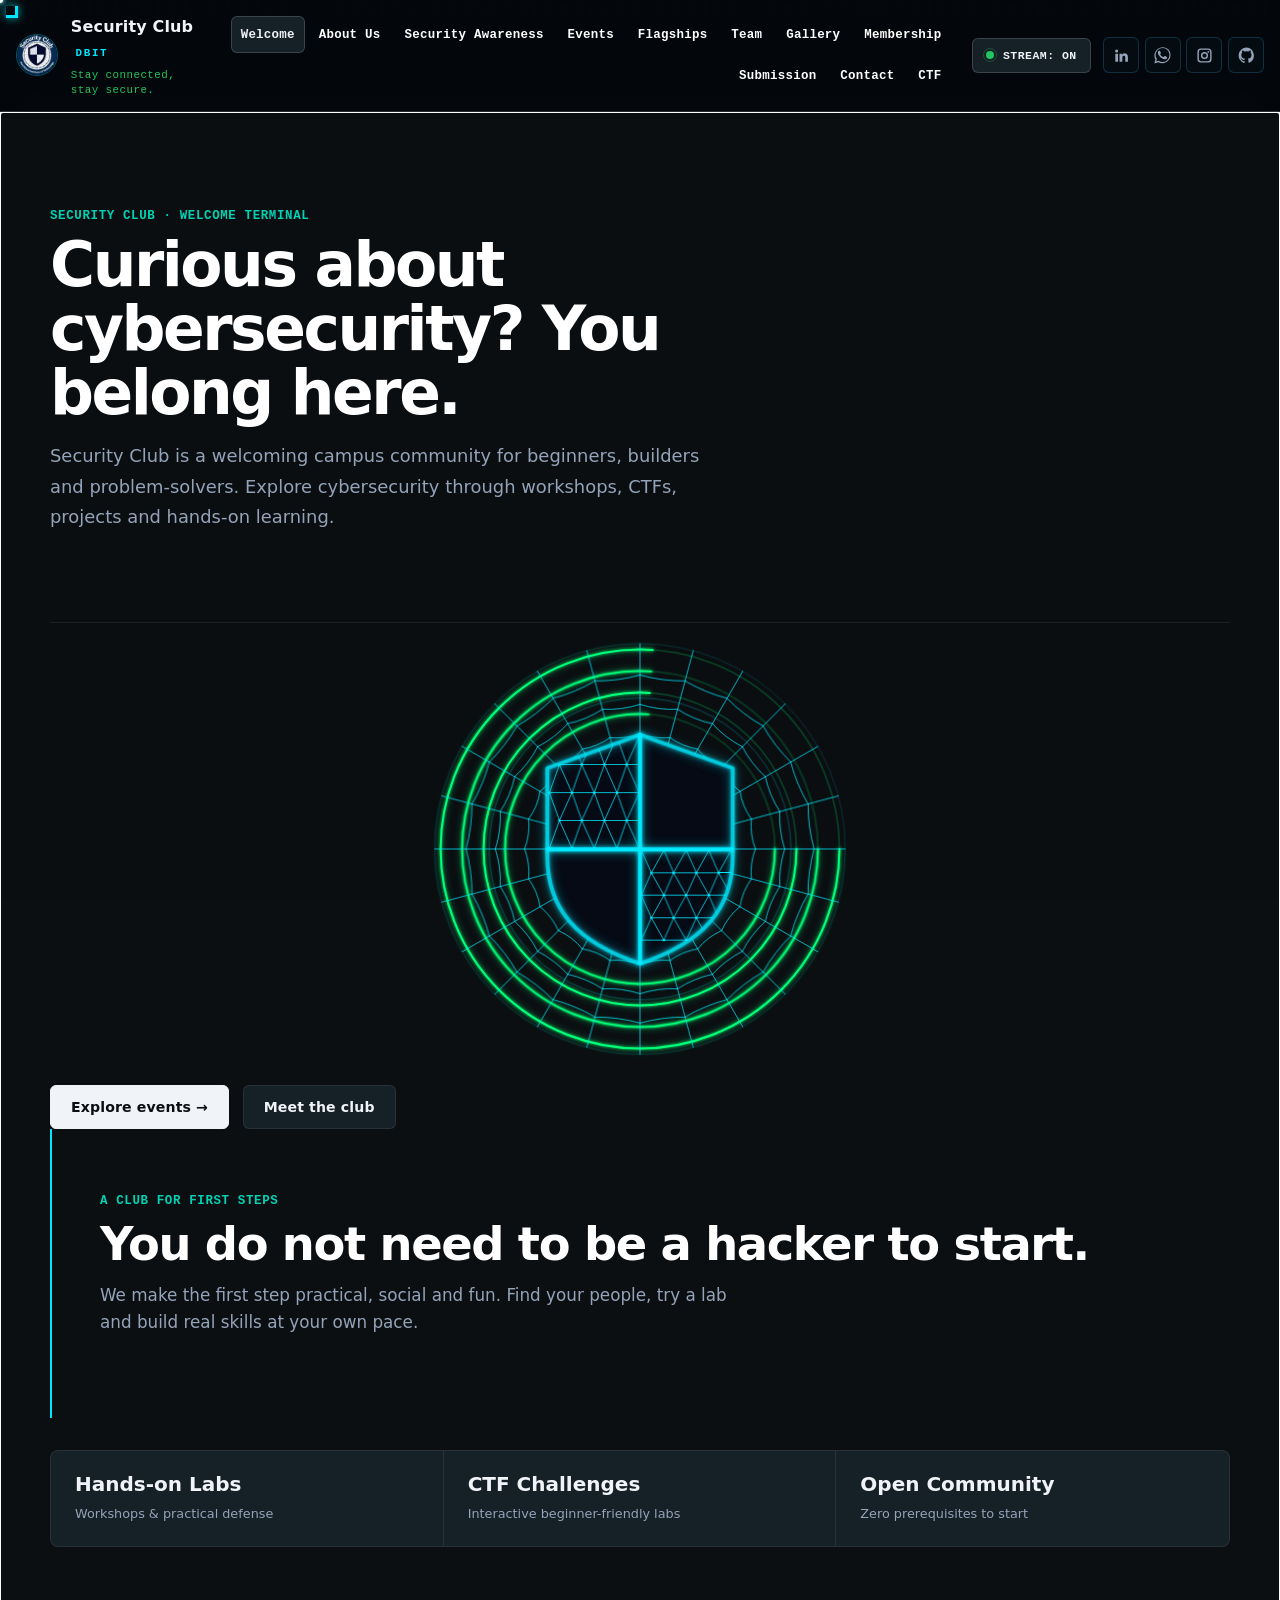
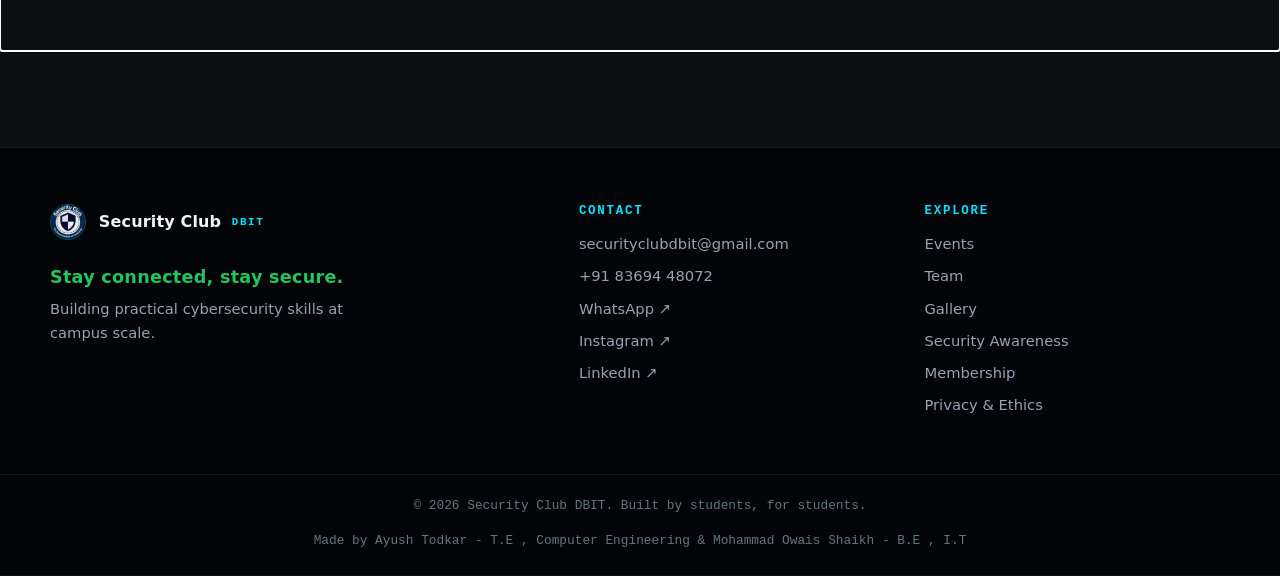
==== commit 427a1b4f: "feat: harden security headers, prototype routing, a11y focus, and ctf hash validation" ====
--- a/index.html
+++ b/index.html
@@ -6,6 +6,10 @@
   <meta name="viewport" content="width=device-width, initial-scale=1">
   <meta name="theme-color" content="#05080c">
   <meta http-equiv="X-Content-Type-Options" content="nosniff">
+  <meta http-equiv="Content-Security-Policy"
+    content="default-src 'self'; script-src 'self' 'unsafe-inline'; style-src 'self' 'unsafe-inline' https://fonts.googleapis.com; font-src 'self' https://fonts.gstatic.com; img-src 'self' data: https:; connect-src 'self'; base-uri 'self'; form-action 'self' https://mail.google.com https://wa.me;">
+  <meta name="referrer" content="strict-origin-when-cross-origin">
+  <meta http-equiv="Permissions-Policy" content="camera=(), microphone=(), geolocation=(), payment=()">
   <meta name="description"
     content="Security Club DBIT - explore, learn and build practical cybersecurity skills at Don Bosco Institute of Technology.">
   <meta property="og:title" content="Security Club | DBIT">
@@ -28,11 +32,12 @@
   <link
     href="https://fonts.googleapis.com/css2?family=Inter:wght@400;500;600;700&family=JetBrains+Mono:wght@400;500;600&display=swap"
     rel="stylesheet">
-  <link rel="stylesheet" href="styles.css?v=17">
+  <link rel="stylesheet" href="styles.css?v=18">
   <link rel="stylesheet" href="SecurityLogoTrace.css">
 </head>
 
 <body>
+  <a href="#app" class="skip-link">Skip to main content</a>
   <div id="site-loader" class="site-loader" role="status" aria-label="Loading Security Club DBIT">
     <div class="loader-content">
       <div class="loader-mark-wrap">
@@ -119,12 +124,12 @@
   </footer>
   <script defer src="events/events.js"></script>
   <script defer src="flagships/flagships.js"></script>
-  <script defer src="ctf/challenges.js"></script>
+  <script defer src="ctf/challenges.js?v=2"></script>
   <script defer src="team/team.js"></script>
   <script defer src="awareness/awareness.js"></script>
   <script defer src="gallery/gallery.js?v=4"></script>
-  <script defer src="cursor.js?v=2"></script>
-  <script type="module" src="script.js?v=11"></script>
+  <script defer src="cursor.js?v=3"></script>
+  <script type="module" src="script.js?v=12"></script>
 </body>
 
 </html>
--- a/styles.css
+++ b/styles.css
@@ -144,6 +144,30 @@
 .section-shell {
   width: min(var(--max-width), calc(100% - 2.5rem));
   margin-inline: auto;
+}
+
+/* Accessible Skip Link (WCAG 2.4.1) */
+.skip-link {
+  position: absolute;
+  top: -120px;
+  left: 1.25rem;
+  z-index: 10000;
+  padding: 0.75rem 1.25rem;
+  background: var(--surface-bright);
+  color: var(--accent);
+  border: 2px solid var(--accent);
+  border-radius: var(--radius-sm);
+  font: 600 0.88rem var(--font-mono);
+  text-decoration: none;
+  box-shadow: 0 12px 28px rgba(0, 0, 0, 0.75);
+  transition: top 0.18s cubic-bezier(0.16, 1, 0.3, 1);
+}
+
+.skip-link:focus,
+.skip-link:focus-visible {
+  top: 1.25rem;
+  outline: 2px solid var(--cyan);
+  outline-offset: 2px;
 }
 
 /* Sticky Header with Frosted Glass */
@@ -400,7 +424,11 @@
   background: rgba(0, 229, 255, 0.12);
   box-shadow: none;
   transform: translateY(-2px);
-  outline: none;
+}
+
+.social-links a:focus-visible {
+  outline: 2px solid var(--cyan);
+  outline-offset: 2px;
 }
 
 .social-links svg {
@@ -1374,7 +1402,11 @@
   border-color: var(--cyan);
   color: #ffffff;
   box-shadow: none;
-  outline: none;
+}
+
+.team-linkedin-link:focus-visible {
+  outline: 2px solid var(--cyan);
+  outline-offset: 2px;
 }
 
 .team-linkedin-link:hover .team-link-arrow {
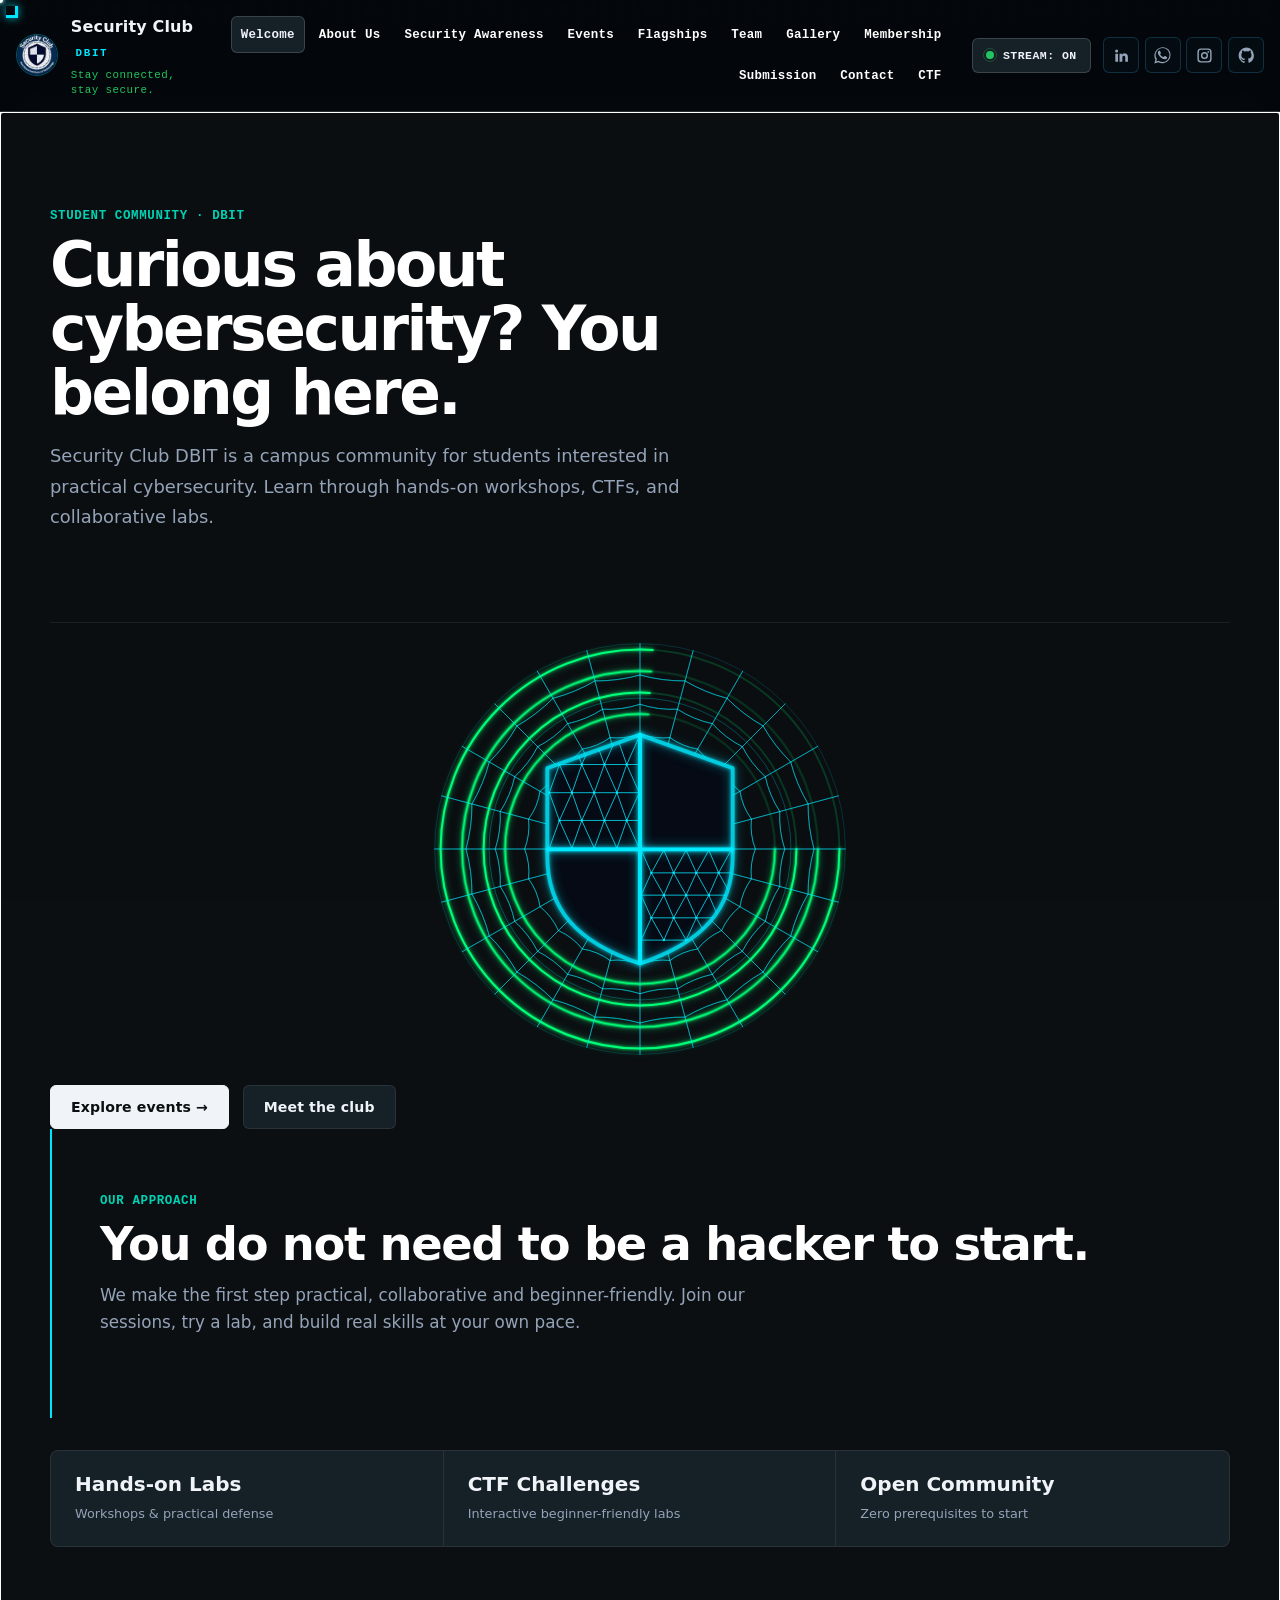
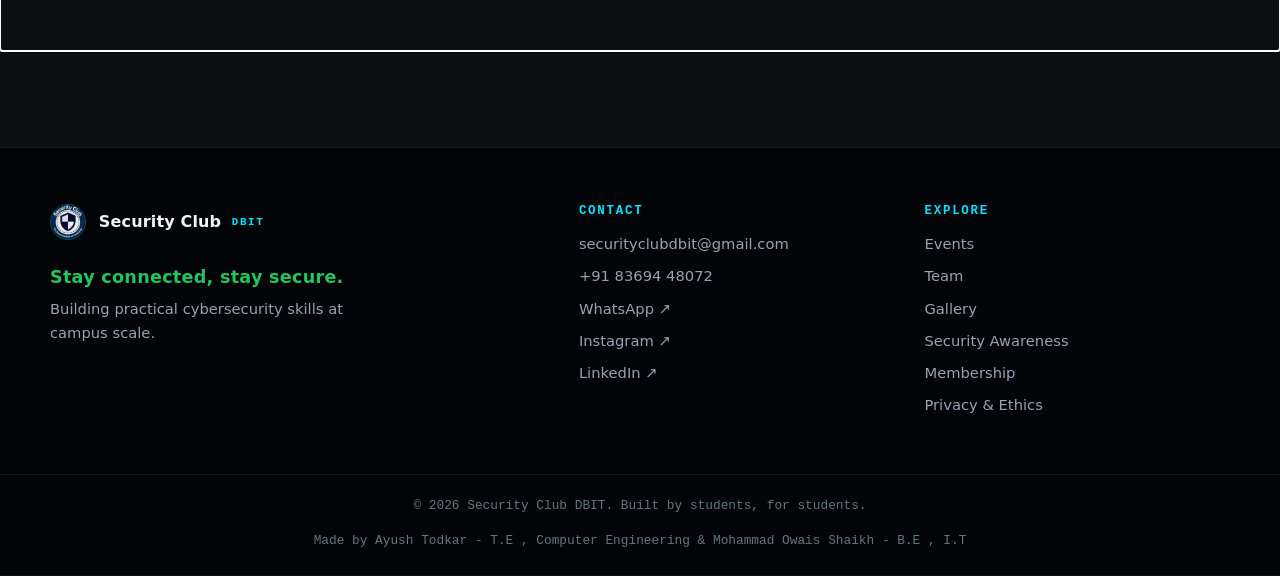
==== commit 17d8cf98: "updates" ====
--- a/index.html
+++ b/index.html
@@ -32,7 +32,7 @@
   <link
     href="https://fonts.googleapis.com/css2?family=Inter:wght@400;500;600;700&family=JetBrains+Mono:wght@400;500;600&display=swap"
     rel="stylesheet">
-  <link rel="stylesheet" href="styles.css?v=18">
+  <link rel="stylesheet" href="styles.css?v=19">
   <link rel="stylesheet" href="SecurityLogoTrace.css">
 </head>
 
@@ -129,7 +129,7 @@
   <script defer src="awareness/awareness.js"></script>
   <script defer src="gallery/gallery.js?v=4"></script>
   <script defer src="cursor.js?v=3"></script>
-  <script type="module" src="script.js?v=12"></script>
+  <script type="module" src="script.js?v=13"></script>
 </body>
 
 </html>
--- a/styles.css
+++ b/styles.css
@@ -44,9 +44,10 @@
 
 html {
   scroll-behavior: smooth;
-  overflow-x: hidden;
-  scrollbar-width: thin;
-  scrollbar-color: rgba(255, 255, 255, 0.18) var(--bg);
+  max-width: 100vw;
+  overflow-x: hidden !important;
+  scrollbar-width: none !important;
+  -ms-overflow-style: none !important;
   -webkit-text-size-adjust: 100%;
   text-size-adjust: 100%;
 }
@@ -67,34 +68,24 @@
   color: var(--text);
   font: 400 16px/1.65 var(--font-sans);
   width: 100%;
-  overflow-x: hidden;
+  max-width: 100vw;
+  overflow-x: hidden !important;
+  scrollbar-width: none !important;
+  -ms-overflow-style: none !important;
   text-rendering: optimizeLegibility;
   -webkit-font-smoothing: antialiased;
 }
 
-/* Clean, accessible native scrollbar styling */
-html {
-  scroll-behavior: smooth;
-  scrollbar-color: rgba(255, 255, 255, 0.2) var(--bg);
-  scrollbar-width: thin;
+/* Eliminate horizontal scrolling and hide scrollbar lines across all browsers */
+html, body, * {
+  scrollbar-width: none !important;
+  -ms-overflow-style: none !important;
 }
 
 ::-webkit-scrollbar {
-  width: 8px;
-  height: 8px;
-}
-
-::-webkit-scrollbar-track {
-  background: var(--bg);
-}
-
-::-webkit-scrollbar-thumb {
-  background: rgba(255, 255, 255, 0.18);
-  border-radius: 4px;
-}
-
-::-webkit-scrollbar-thumb:hover {
-  background: rgba(255, 255, 255, 0.28);
+  display: none !important;
+  width: 0 !important;
+  height: 0 !important;
 }
 
 #matrix-background {
@@ -1056,12 +1047,12 @@
   align-items: center;
   gap: 0.35rem;
   padding: 0.35rem 0.45rem;
-  border: 1px solid rgba(56, 189, 248, 0.24);
+  border: 1px solid var(--line);
   border-radius: 8px;
-  background: linear-gradient(180deg, rgba(5, 14, 22, 0.95) 0%, rgba(2, 7, 12, 0.98) 100%);
+  background: var(--surface-card);
   backdrop-filter: blur(14px);
   -webkit-backdrop-filter: blur(14px);
-  box-shadow: inset 0 2px 8px rgba(0, 0, 0, 0.8), 0 0 16px rgba(0, 229, 255, 0.06);
+  box-shadow: inset 0 1px 4px rgba(0, 0, 0, 0.6);
   margin-bottom: 1.5rem;
 }
 
@@ -1131,7 +1122,7 @@
   outline-color: rgba(0, 229, 255, 0.4);
 }
 
-/* Active State - Glowing LED & Phosphor Neon Accent */
+/* Active State - Refined Tinted Surface */
 .event-year-button.is-active,
 .event-year-button[aria-pressed="true"],
 .gallery-year-button.is-active,
@@ -1140,7 +1131,7 @@
 .gallery-folder-button.is-active,
 .team-year-button.is-active,
 .team-year-button[aria-pressed="true"] {
-  background: linear-gradient(180deg, rgba(0, 255, 136, 0.18) 0%, rgba(0, 229, 255, 0.08) 100%), #061622;
+  background: #091a26;
   border-color: var(--green);
   color: #ffffff;
   box-shadow: none;
@@ -1210,9 +1201,9 @@
 }
 
 .team-card:hover {
-  border-color: rgba(0, 217, 245, 0.45);
-  transform: translateY(-4px);
-  box-shadow: 0 16px 36px -12px rgba(0, 0, 0, 0.85), 0 0 20px rgba(0, 217, 245, 0.12);
+  border-color: rgba(0, 217, 245, 0.35);
+  transform: translateY(-3px);
+  box-shadow: 0 14px 30px -8px rgba(0, 0, 0, 0.75);
 }
 
 .team-card.is-leadership {
@@ -1456,9 +1447,9 @@
   gap: 0.45rem;
   margin-bottom: 0;
   padding: 0.35rem 0.45rem;
-  border: 1px solid rgba(56, 189, 248, 0.22);
+  border: 1px solid var(--line);
   border-radius: 8px;
-  background: linear-gradient(180deg, rgba(5, 14, 22, 0.95) 0%, rgba(2, 7, 12, 0.98) 100%);
+  background: var(--surface-card);
   width: fit-content;
   max-width: 100%;
 }
@@ -1621,18 +1612,6 @@
   transition: opacity 0.25s ease;
 }
 
-.gallery-item figcaption {
-  position: absolute;
-  right: 0;
-  bottom: 0;
-  left: 0;
-  padding: 0.85rem;
-  background: linear-gradient(transparent, rgba(3, 7, 11, 0.92) 80%);
-  font-size: 0.82rem;
-  font-family: var(--font-mono);
-  color: var(--text);
-}
-
 .gallery-image-button {
   display: block;
   width: 100%;
@@ -1675,18 +1654,6 @@
   max-height: 82vh;
   object-fit: contain;
   border-radius: 8px;
-}
-
-.gallery-lightbox p {
-  position: absolute;
-  right: 1rem;
-  bottom: 0.85rem;
-  left: 1rem;
-  margin: 0;
-  color: #fff;
-  text-align: center;
-  font-family: var(--font-mono);
-  font-size: 0.9rem;
 }
 
 .gallery-lightbox-close {
@@ -1735,9 +1702,9 @@
 }
 
 .awareness-card:hover {
-  border-color: rgba(0, 217, 245, 0.45);
-  transform: translateY(-4px);
-  box-shadow: 0 16px 36px -12px rgba(0, 0, 0, 0.85), 0 0 20px rgba(0, 217, 245, 0.12);
+  border-color: rgba(0, 217, 245, 0.35);
+  transform: translateY(-3px);
+  box-shadow: 0 14px 30px -8px rgba(0, 0, 0, 0.75);
 }
 
 .awareness-card-header {
@@ -1948,7 +1915,7 @@
   border: 1px solid var(--border-subtle);
   border-radius: var(--radius-lg);
   overflow: hidden;
-  box-shadow: 0 24px 60px rgba(0, 0, 0, 0.9), 0 0 30px rgba(0, 217, 245, 0.15);
+  box-shadow: 0 24px 60px rgba(0, 0, 0, 0.85);
   display: flex;
   flex-direction: column;
 }
@@ -2362,9 +2329,9 @@
 }
 
 .flagship-card:hover {
-  transform: translateY(-4px);
-  border-color: rgba(0, 229, 255, 0.45);
-  box-shadow: 0 16px 36px rgba(0, 0, 0, 0.55), 0 0 24px rgba(0, 229, 255, 0.12);
+  transform: translateY(-3px);
+  border-color: rgba(0, 229, 255, 0.35);
+  box-shadow: 0 14px 30px -8px rgba(0, 0, 0, 0.75);
 }
 
 .flagship-card-header {
@@ -2493,13 +2460,13 @@
 
 .ctf-terminal-hud {
   display: grid;
-  grid-template-columns: repeat(4, minmax(0, 1fr));
+  grid-template-columns: repeat(3, minmax(0, 1fr));
   gap: 1rem;
   padding: 1.15rem 1.6rem;
   border: 1px solid var(--line);
   background: rgba(4, 11, 16, 0.82);
   border-radius: 8px;
-  box-shadow: inset 0 1px 0 rgba(0, 229, 255, 0.15);
+  box-shadow: none;
 }
 
 .ctf-hud-stat {
@@ -2554,9 +2521,9 @@
 }
 
 .ctf-card:hover {
-  transform: translateY(-3px);
-  border-color: rgba(0, 229, 255, 0.4);
-  box-shadow: 0 12px 28px rgba(0, 0, 0, 0.5), 0 0 20px rgba(0, 229, 255, 0.09);
+  transform: translateY(-2px);
+  border-color: rgba(0, 229, 255, 0.35);
+  box-shadow: 0 12px 28px -6px rgba(0, 0, 0, 0.7);
 }
 
 .ctf-card.is-solved {
@@ -3070,14 +3037,6 @@
     aspect-ratio: 4 / 3;
   }
 
-  .gallery-item figcaption {
-    padding: 0.35rem 0.5rem;
-    font-size: 0.72rem;
-    white-space: nowrap;
-    overflow: hidden;
-    text-overflow: ellipsis;
-  }
-
   .stat {
     padding: 1.25rem 1.5rem;
     border-right: none;
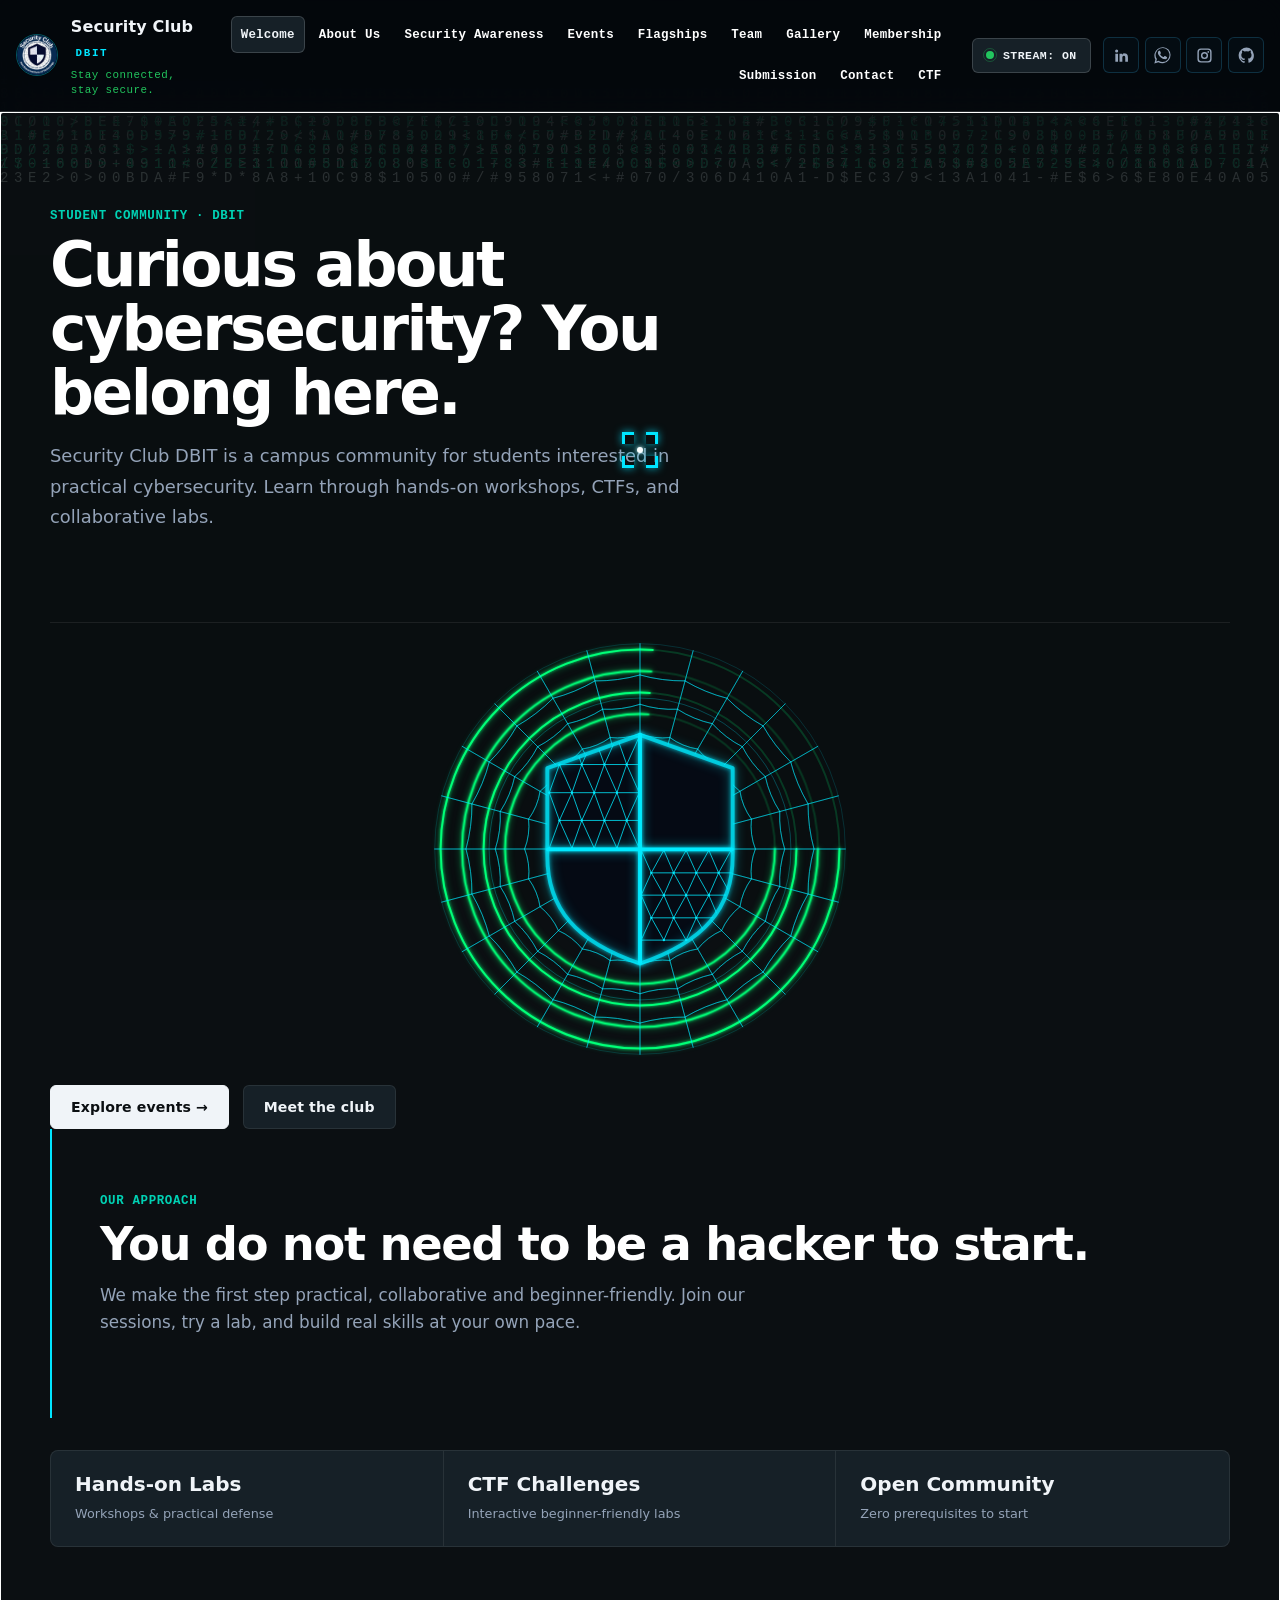
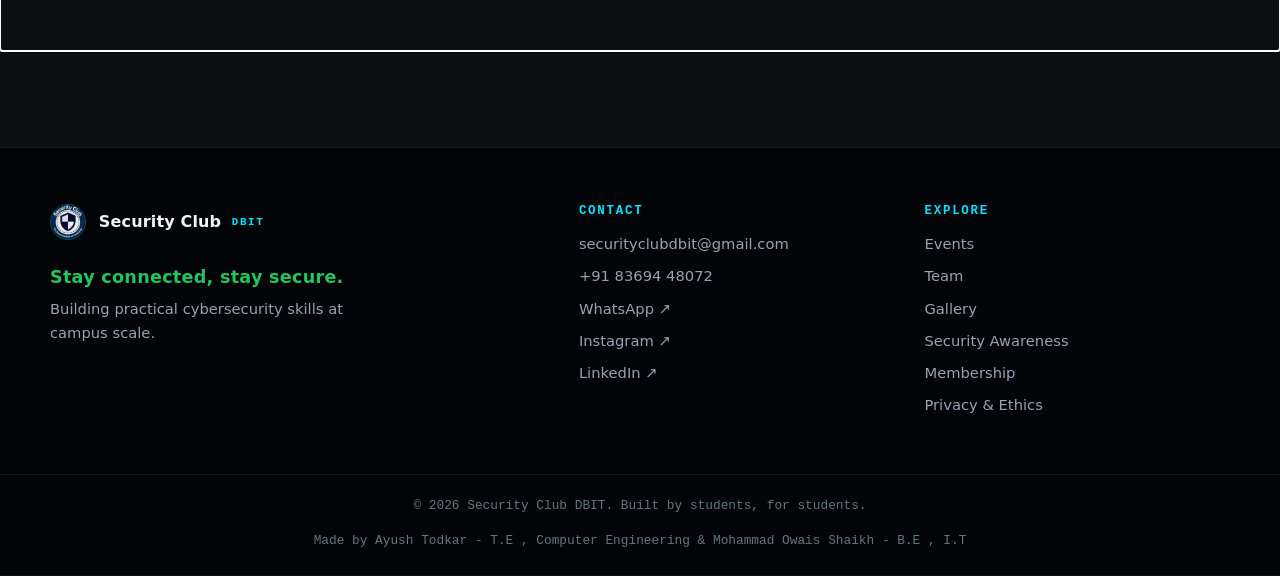
==== commit c9fb1a97: "feat(pwa,test): add offline service worker, web manifest, and dynamic CTF test assertions" ====
--- a/index.html
+++ b/index.html
@@ -5,6 +5,7 @@
   <meta charset="UTF-8">
   <meta name="viewport" content="width=device-width, initial-scale=1">
   <meta name="theme-color" content="#05080c">
+  <link rel="manifest" href="manifest.webmanifest">
   <meta http-equiv="X-Content-Type-Options" content="nosniff">
   <meta http-equiv="Content-Security-Policy"
     content="default-src 'self'; script-src 'self' 'unsafe-inline'; style-src 'self' 'unsafe-inline' https://fonts.googleapis.com; font-src 'self' https://fonts.gstatic.com; img-src 'self' data: https:; connect-src 'self'; base-uri 'self'; form-action 'self' https://mail.google.com https://wa.me;">
--- a/styles.css
+++ b/styles.css
@@ -2451,56 +2451,79 @@
   border-top: 1px solid rgba(255, 255, 255, 0.06);
 }
 
-/* CTF Challenge Sandbox */
+/* CTF Practice Sandbox */
 .ctf-browser {
   display: grid;
   gap: 1.75rem;
-  margin-top: 2rem;
-}
-
-.ctf-terminal-hud {
-  display: grid;
-  grid-template-columns: repeat(3, minmax(0, 1fr));
-  gap: 1rem;
-  padding: 1.15rem 1.6rem;
+  margin-top: 1.5rem;
+}
+
+.ctf-overview-panel {
+  display: flex;
+  align-items: center;
+  justify-content: space-between;
+  flex-wrap: wrap;
+  gap: 1.5rem;
+  padding: 1.25rem 1.6rem;
   border: 1px solid var(--line);
-  background: rgba(4, 11, 16, 0.82);
+  background: rgba(6, 17, 24, 0.7);
   border-radius: 8px;
-  box-shadow: none;
-}
-
-.ctf-hud-stat {
+}
+
+.ctf-overview-info {
+  flex: 1;
+  min-width: 260px;
+}
+
+.ctf-overview-title {
+  font: 700 1.2rem var(--font-heading);
+  color: var(--text);
+  margin: 0 0 0.35rem;
+}
+
+.ctf-overview-desc {
+  font-size: 0.9rem;
+  line-height: 1.5;
+  color: var(--muted);
+  margin: 0;
+}
+
+.ctf-progress-card {
+  display: flex;
+  align-items: center;
+  gap: 1.25rem;
+  padding: 0.75rem 1.25rem;
+  background: rgba(3, 8, 13, 0.6);
+  border: 1px solid var(--line);
+  border-radius: 6px;
+}
+
+.ctf-stat-item {
   display: flex;
   flex-direction: column;
-  gap: 0.3rem;
-}
-
-.ctf-hud-stat .hud-label {
-  font: 700 0.66rem var(--font-mono);
+  gap: 0.2rem;
+}
+
+.ctf-stat-label {
+  font: 600 0.7rem var(--font-mono);
   color: var(--muted);
-  letter-spacing: 0.14em;
   text-transform: uppercase;
-}
-
-.ctf-hud-stat .hud-val {
-  display: inline-flex;
-  align-items: center;
-  gap: 0.45rem;
-  font: 700 1.05rem var(--font-mono);
+  letter-spacing: 0.08em;
+}
+
+.ctf-stat-val {
+  font: 700 0.95rem var(--font-mono);
   color: var(--text);
 }
 
-.ctf-hud-stat .hud-online {
+.ctf-score-val {
   color: var(--green);
 }
 
-.ctf-hud-stat .hud-score {
-  color: var(--green) !important;
-  text-shadow: none;
-}
-
-.ctf-controls-bar {
-  margin: 0;
+.ctf-stat-divider {
+  width: 1px;
+  height: 28px;
+  background: var(--line);
 }
 
 .ctf-grid {
@@ -2517,86 +2540,53 @@
   border: 1px solid var(--line);
   border-radius: 8px;
   background: rgba(6, 17, 24, 0.75);
-  transition: transform 0.25s ease, border-color 0.25s ease, box-shadow 0.25s ease;
+  transition: transform 0.2s ease, border-color 0.2s ease;
 }
 
 .ctf-card:hover {
   transform: translateY(-2px);
   border-color: rgba(0, 229, 255, 0.35);
-  box-shadow: 0 12px 28px -6px rgba(0, 0, 0, 0.7);
 }
 
 .ctf-card.is-solved {
   border-color: rgba(0, 255, 136, 0.45);
   background: linear-gradient(180deg, rgba(0, 255, 136, 0.06), rgba(4, 11, 16, 0.85));
-  box-shadow: none;
 }
 
 .ctf-card-header {
   display: flex;
   align-items: center;
   justify-content: space-between;
-  padding: 1rem 1.35rem;
+  padding: 0.85rem 1.25rem;
   background: rgba(3, 8, 13, 0.5);
-  border-bottom: 1px solid rgba(0, 229, 255, 0.12);
-}
-
-.ctf-category-group {
-  display: flex;
-  align-items: center;
-  gap: 0.5rem;
-}
-
-.ctf-cat-pill {
-  font: 700 0.68rem var(--font-mono);
-  padding: 0.2rem 0.55rem;
-  border-radius: 4px;
-  letter-spacing: 0.08em;
-}
-
-.ctf-cat-web {
+  border-bottom: 1px solid rgba(255, 255, 255, 0.06);
+}
+
+.ctf-card-meta {
+  display: flex;
+  align-items: center;
+  gap: 0.45rem;
+  font: 600 0.75rem var(--font-mono);
+  color: var(--muted);
+}
+
+.ctf-meta-cat {
   color: var(--cyan);
-  background: rgba(0, 229, 255, 0.08);
-  border: 1px solid rgba(0, 229, 255, 0.22);
-}
-
-.ctf-cat-crypto {
-  color: #ffd166;
-  background: rgba(255, 209, 102, 0.08);
-  border: 1px solid rgba(255, 209, 102, 0.22);
-}
-
-.ctf-cat-network {
-  color: #b388ff;
-  background: rgba(179, 136, 255, 0.08);
-  border: 1px solid rgba(179, 136, 255, 0.22);
-}
-
-.ctf-diff-pill {
-  font: 600 0.66rem var(--font-mono);
-  color: var(--muted);
-  background: rgba(255, 255, 255, 0.04);
-  border: 1px solid rgba(255, 255, 255, 0.08);
-  padding: 0.2rem 0.45rem;
-  border-radius: 4px;
-  letter-spacing: 0.06em;
-}
-
-.ctf-diff-beginner {
-  color: #00f5a0;
-  border-color: rgba(0, 245, 160, 0.25);
-}
-
-.ctf-diff-intermediate {
-  color: #ffd166;
-  border-color: rgba(255, 209, 102, 0.25);
-}
-
-.ctf-pts-badge {
+}
+
+.ctf-meta-dot {
+  opacity: 0.4;
+}
+
+.ctf-meta-diff {
+  color: var(--text);
+}
+
+.ctf-points-tag {
   font: 700 0.78rem var(--font-mono);
   color: var(--green);
   background: rgba(0, 255, 136, 0.08);
-  border: 1px solid rgba(0, 255, 136, 0.22);
+  border: 1px solid rgba(0, 255, 136, 0.2);
   padding: 0.2rem 0.55rem;
   border-radius: 4px;
 }
@@ -2605,20 +2595,13 @@
   display: flex;
   flex-direction: column;
   flex: 1;
-  padding: 1.35rem;
+  padding: 1.25rem;
 }
 
 .ctf-card-title {
-  font: 700 1.18rem var(--font-heading);
+  font: 700 1.15rem var(--font-heading);
   color: var(--text);
-  margin: 0 0 0.5rem;
-}
-
-.ctf-card-divider {
-  height: 1px;
-  background: linear-gradient(90deg, var(--cyan), transparent 85%);
-  margin-bottom: 0.85rem;
-  opacity: 0.3;
+  margin: 0 0 0.65rem;
 }
 
 .ctf-card-desc {
@@ -2629,35 +2612,54 @@
   flex: 1;
 }
 
-.ctf-hint-toggle {
-  align-self: flex-start;
-  background: none;
-  border: none;
+.ctf-card-desc code {
+  font: 0.82rem var(--font-mono);
   color: var(--cyan);
+  background: rgba(0, 229, 255, 0.07);
+  padding: 0.15rem 0.35rem;
+  border-radius: 3px;
+  word-break: break-all;
+}
+
+.ctf-hint-details {
+  margin-bottom: 1rem;
+  border: 1px solid rgba(255, 255, 255, 0.06);
+  border-radius: 4px;
+  background: rgba(3, 8, 13, 0.4);
+}
+
+.ctf-hint-summary {
   font: 600 0.78rem var(--font-mono);
+  color: var(--cyan);
+  padding: 0.45rem 0.75rem;
   cursor: pointer;
-  padding: 0.25rem 0;
-  margin-bottom: 0.75rem;
-  display: inline-flex;
+  user-select: none;
+  list-style: none;
+  display: flex;
   align-items: center;
   gap: 0.4rem;
-  transition: color 0.2s ease;
-}
-
-.ctf-hint-toggle:hover {
-  color: #fff;
-  text-shadow: none;
-}
-
-.ctf-hint-box {
-  padding: 0.75rem 1rem;
-  background: rgba(0, 229, 255, 0.05);
-  border-left: 2px solid var(--cyan);
-  border-radius: 0 6px 6px 0;
-  margin-bottom: 1rem;
-}
-
-.ctf-hint-body {
+}
+
+.ctf-hint-summary::-webkit-details-marker {
+  display: none;
+}
+
+.ctf-hint-summary::before {
+  content: "▸";
+  display: inline-block;
+  transition: transform 0.15s ease;
+}
+
+.ctf-hint-details[open] .ctf-hint-summary::before {
+  transform: rotate(90deg);
+}
+
+.ctf-hint-content {
+  padding: 0.5rem 0.75rem 0.75rem;
+  border-top: 1px solid rgba(255, 255, 255, 0.04);
+}
+
+.ctf-hint-text {
   font: 0.82rem var(--font-mono);
   color: var(--text);
   margin: 0;
@@ -2671,6 +2673,12 @@
 .ctf-input-group {
   display: flex;
   gap: 0.5rem;
+}
+
+@media (max-width: 480px) {
+  .ctf-input-group {
+    flex-direction: column;
+  }
 }
 
 .ctf-flag-input {
@@ -2682,17 +2690,17 @@
   border-radius: 5px;
   background: rgba(3, 8, 13, 0.85);
   color: var(--text);
-  transition: border-color 0.2s ease, box-shadow 0.2s ease;
+  min-height: 44px;
 }
 
 .ctf-flag-input:focus {
   outline: none;
   border-color: var(--cyan);
-  box-shadow: none;
 }
 
 .ctf-submit-btn {
   white-space: nowrap;
+  min-height: 44px;
 }
 
 .ctf-feedback {
